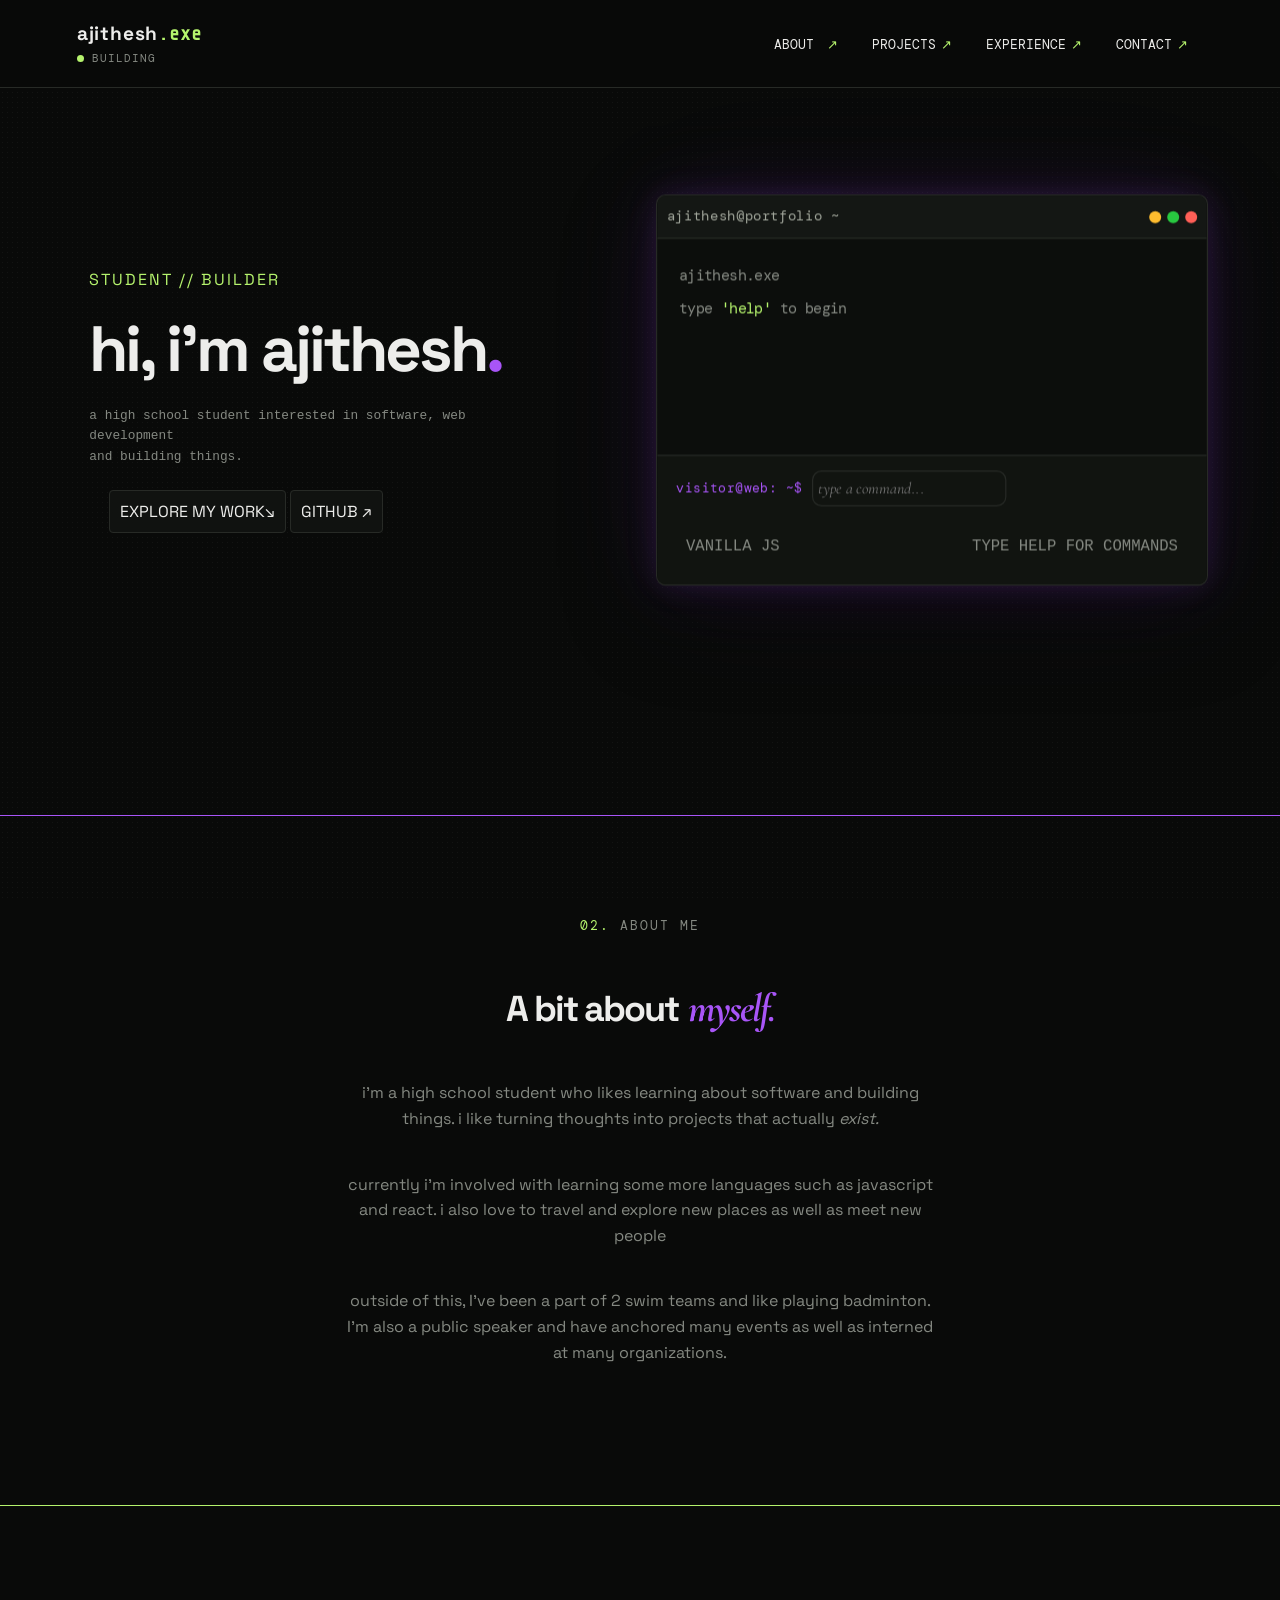
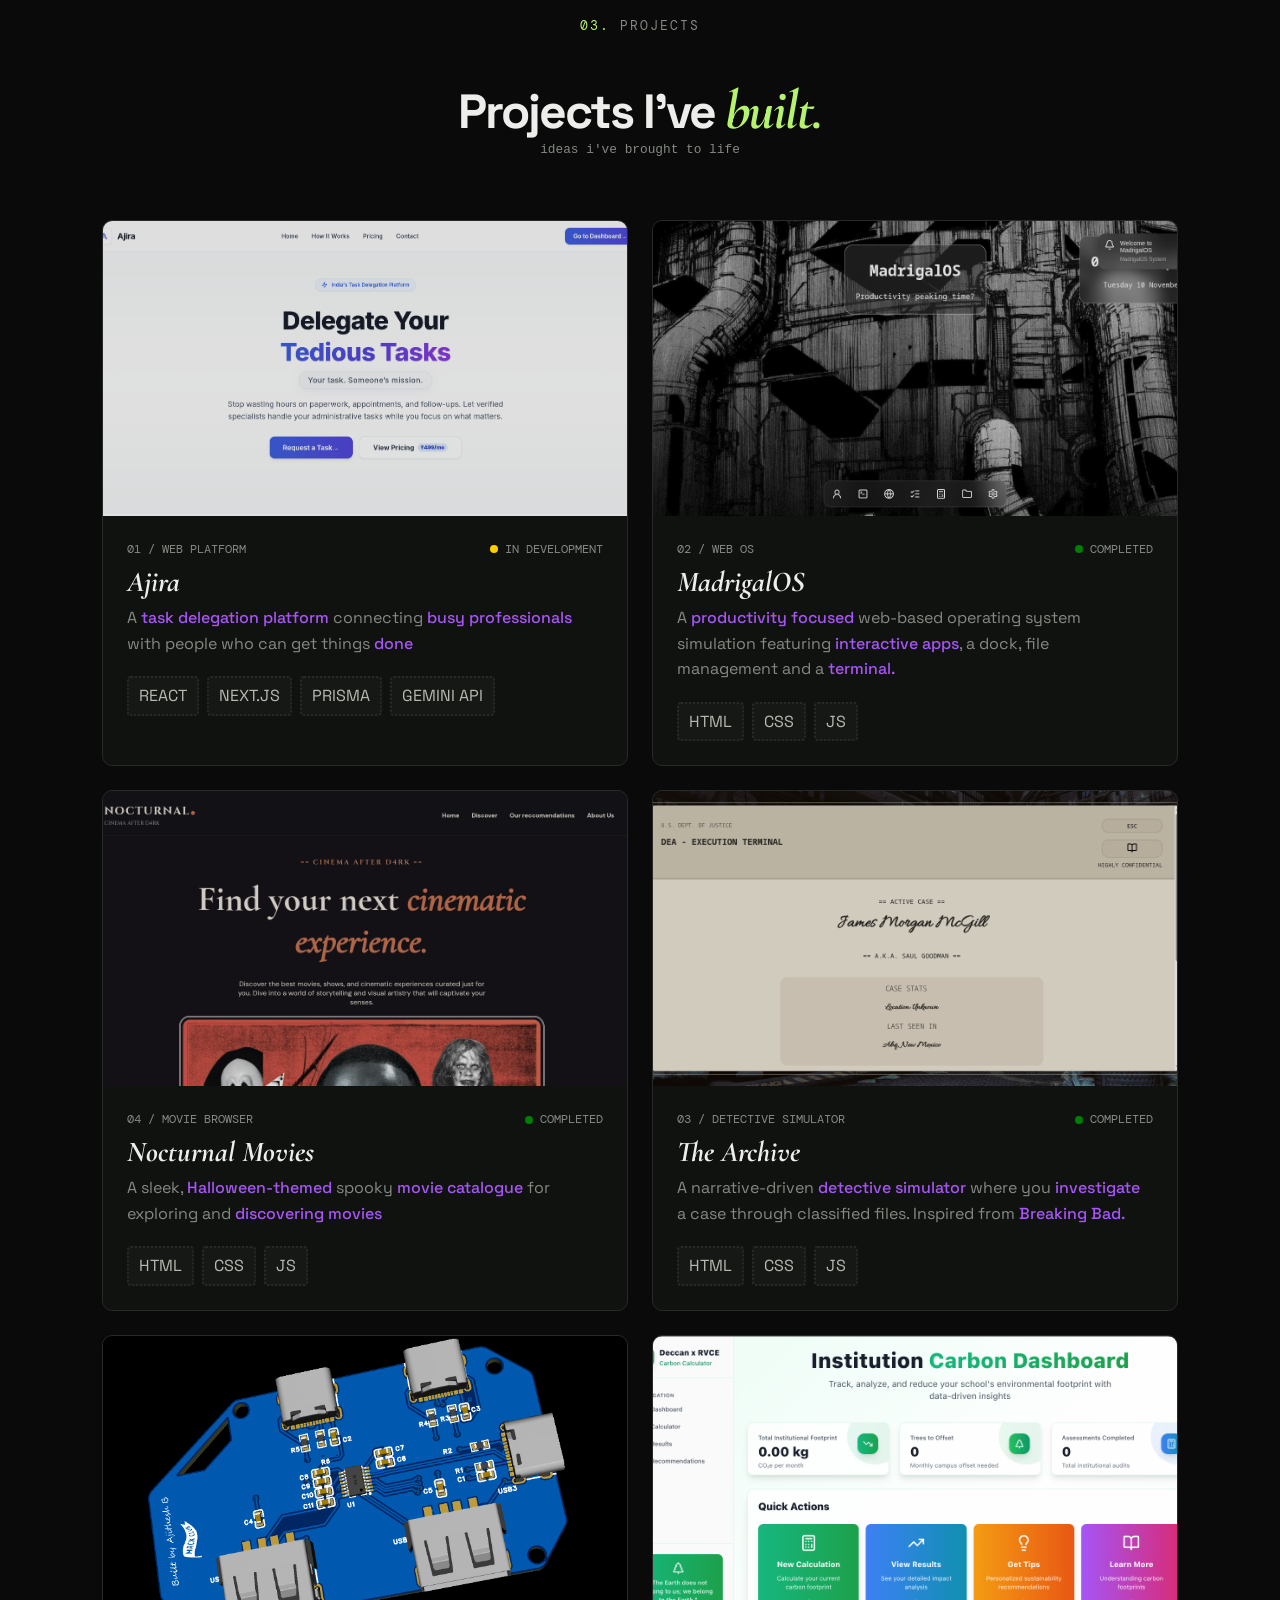
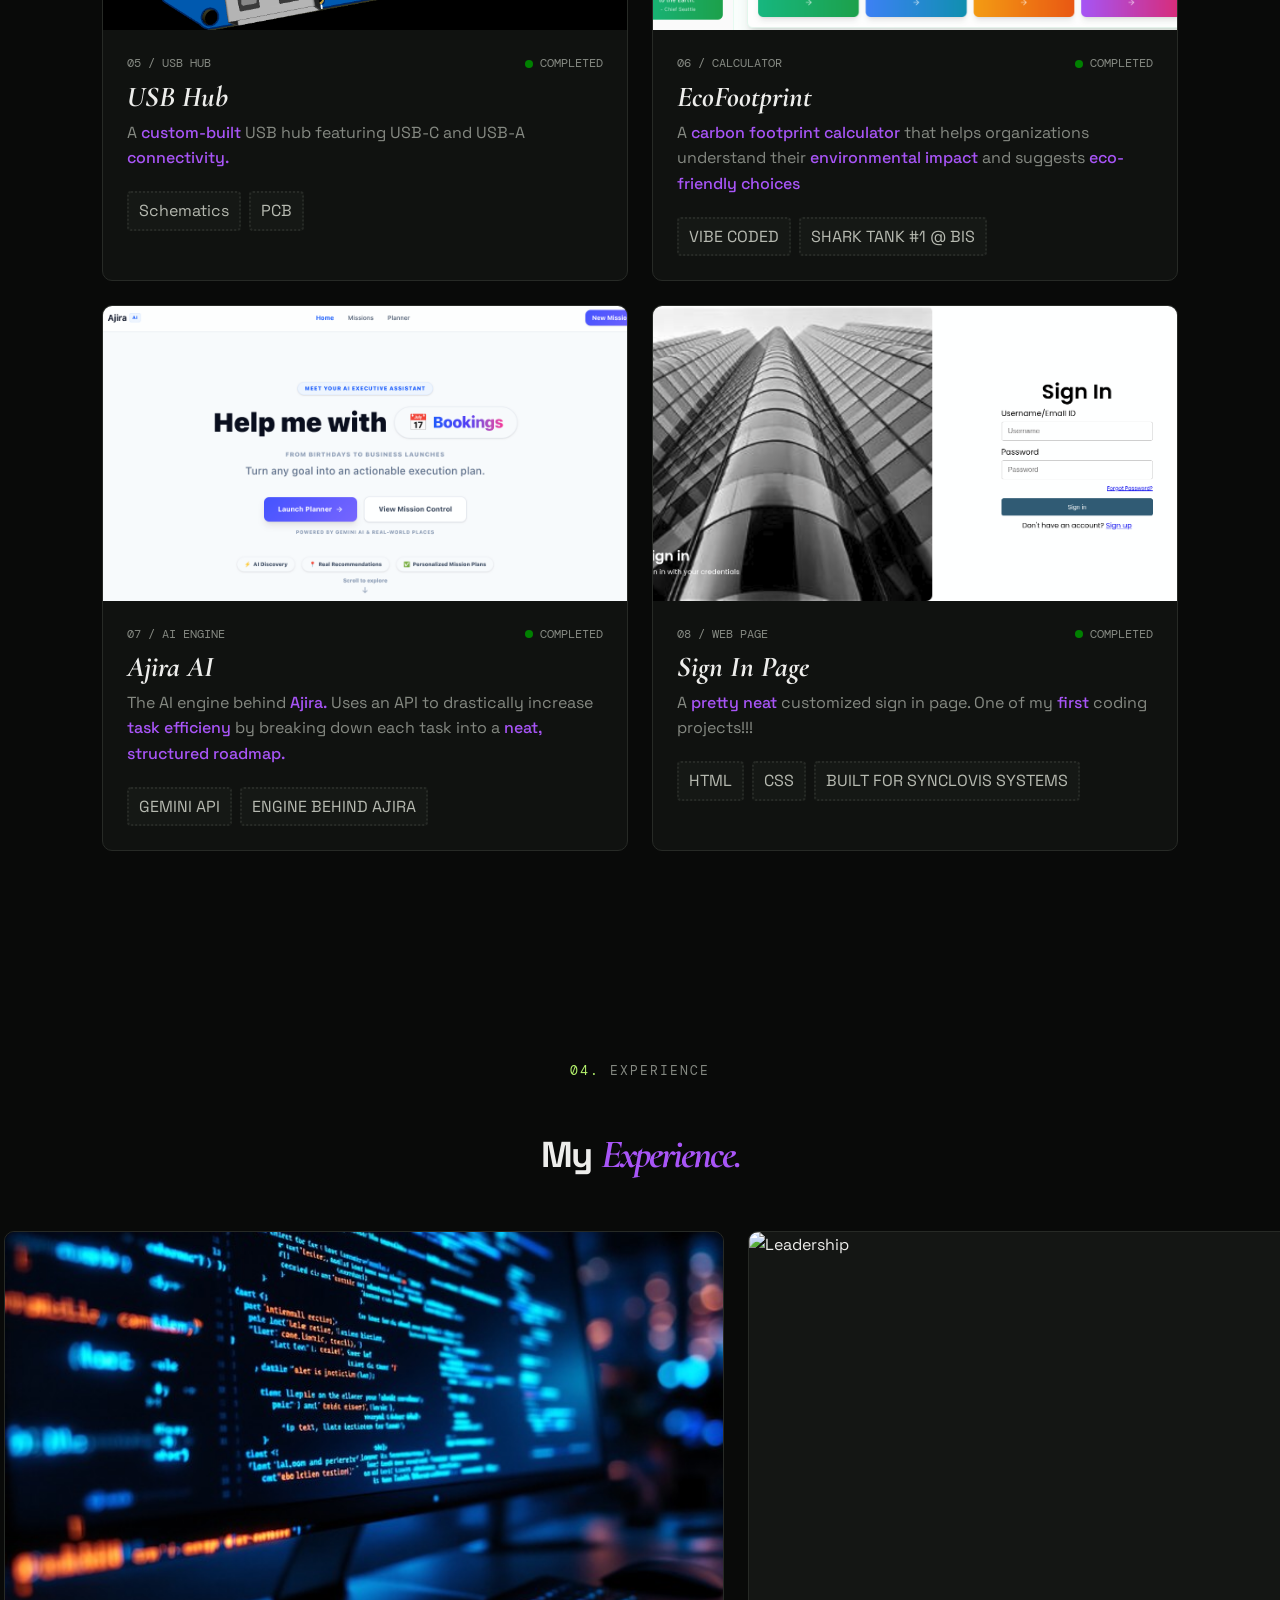
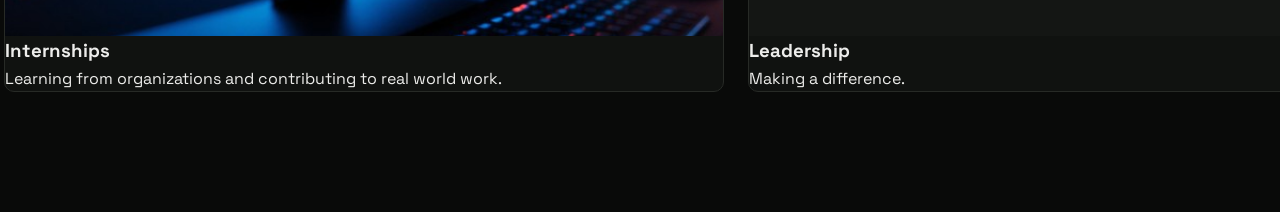
==== index.html @ 4ae20871 "Added experience section structure" ====
<!DOCTYPE html>
<html>
    <head>
        <meta charset="UTF-8">
        <meta name="viewport" content="width-device-width">
        <title>ajithesh.exe</title>


        <link rel="stylesheet" href="style.css">
        <script src="script.js" defer></script>

        <link href="https://fonts.googleapis.com/css2?family=Share+Tech+Mono&display=swap" rel="stylesheet">
        <link href="https://fonts.googleapis.com/css2?family=DM+Mono:wght@400;500&family=Space+Grotesk:wght@400;500;600;700&display=swap" rel="stylesheet">
    </head>
    <body>

        <header class="navbar">
            <div class="nav-column">
                <a href="#home" class="logo">ajithesh<span>.exe</span></a>

                <div class="nav-stat">
                    <span class="stat-dot"></span>
                    <a href="#home">BUILDING</a>
                </div>
            </div>

            <nav>
                <a href="#about"> ABOUT <span>↗</span></a>
                <a href="#projects">PROJECTS<span>↗</span></a>
                <a href="#xp">EXPERIENCE<span>↗</span></a>
                <a href="#contact">CONTACT<span>↗</span></a>
            </nav>
        </header>

        <main>
            <!-- HOME -->
            <section class="hero section-wrap" id="home">
                <div class="hero-content">
                    <p class="hero-eyebrow">STUDENT // BUILDER</p>

                    <h1>hi, i'm ajithesh<span>.</span></h1>

                    <p class="hero-desc">
                        a high school student interested in software, web
                        development <br>and building things.
                    </p>

                    <div class="hero-links">
                        <a href="#projects">EXPLORE MY WORK<span>↘</span></a>
                        <a href="https://github.com/AjitheshB"
                            target="_blank"
                            rel="noopener noreferrer">GITHUB ↗</a>
                    </div>
                </div>
                <div class="terminal-widget">
                    <div class="terminal-head">

                        <span class="terminal-title">ajithesh@portfolio ~</span>
                        <div class="terminal-dots">
                            <span class="min"></span>
                            <span class="max"></span>
                            <span class="close"></span>
                        </div>

                        
                    </div>

                    <div class="terminal-body" id="terminal-op" aria-live="polite">
                        <p class="terminal-muted">ajithesh.exe</p>
                        <p class="terminal-muted">type <span class="terminal-green">'help'</span> to begin</p>

                    </div>

                    <form class="terminal-input-line" id="terminal-form">
                        <label for="terminal-input" class="terminal-prompt">visitor@web: ~$</label>

                        <input
                            id="terminal-input"
                            type="text"
                            placeholder="type a command..."
                            autocomplete="off"
                            aria-label="Terminal command"
                        >

                        <div class="terminal-footer">
                            <span>VANILLA JS</span>
                            <span>TYPE HELP FOR COMMANDS</span>
                        </div>
                    </form>
                </div>
            </section>

            <!-- ABOUT SECTION-->
             <section class="about" id="about">
                <div class="section-label">
                    <span class="terminal-green">02.</span> ABOUT ME
                </div>


                <div class="about-text">
                    <h2>A bit about<span class="terminal-green">myself.</span></h2>

                    <p>
                        i'm a high school student who likes learning about software and building things. 
                        i like turning thoughts into projects that actually <em>exist.</em>

                    </p>

                    <p>
                        currently i'm involved with learning some more languages such as javascript and react. i also love to 
                        travel and explore new places as well as meet new people
                    </p>

                    <p>
                        outside of this, I've been a part of 2 swim teams and like playing badminton.
                        I'm also a public speaker and have anchored many events as well as interned
                        at many organizations.
                    </p>
                </div>
             </section>

             <!--PROJECTS-->
             <section class="projects" id="projects">
                <div class="section-label">
                    <span class="terminal-green">03.</span> PROJECTS
                </div>

                <div class="projects-heading">
                    <div>
                        <h2>Projects I've<span class="terminal-green">built.</span></h2>
                        <p>ideas i've brought to life</p>
                    </div>


                </div>

                <div class="projects-grid">
                    <!--AJIRA-->
                    <a href="projects/ajira.html" class="project-card">

                        <div class="project-img">
                            <img
                                src="assets/ajira.png"
                                alt="Ajira task engine"
                            >
                            <span class="open">↗</span>
                        </div>

                        <div class="project-info">

                            <div class="project-meta">
                                <span> 01 / WEB PLATFORM</span>
                                <span class="project-status">
                                    <span class="status-dot"></span>
                                    IN DEVELOPMENT
                                </span>
                            </div>

                            <h3>Ajira</h3>
                            <p class="project-description"> A <span>task delegation platform</span> connecting <span>busy professionals</span> with people who can get things <span>done</span></p>
                            <div class="project-tags">
                                <span>REACT</span>
                                <span>NEXT.JS</span>
                                <span>PRISMA</span>
                                <span>GEMINI API</span>
                            </div>
                        
                        </div>

                    </a>
                    <!--AJIRA-->
                    <a href="projects/madrigalos.html" class="project-card">

                        <div class="project-img">
                            <img
                                src="assets/madrigalos.png"
                                alt="MadrigalOS Homepage"
                            >
                            <span class="open">↗</span>
                        </div>

                        <div class="project-info">

                            <div class="project-meta">
                                <span> 02 / WEB OS</span>
                                <span class="project-status">
                                    <span class="status-dot completed"></span>
                                    COMPLETED
                                </span>
                            </div>

                            <h3>MadrigalOS</h3>
                            <p class="project-description"> A <span>productivity focused</span> web-based operating system simulation featuring <span>interactive apps</span>, a dock, file management and a <span>terminal.</span></p>
                            <div class="project-tags">
                                <span>HTML</span>
                                <span>CSS</span>
                                <span>JS</span>
                            </div>
                        
                        </div>

                    </a>
                    


                    <a href="projects/nocturnal.html" class="project-card">

                        <div class="project-img">
                            <img
                                src="assets/nocturnal.png"
                                alt="Nocturnal Homepage"
                            >
                            <span class="open">↗</span>
                        </div>

                        <div class="project-info">

                            <div class="project-meta">
                                <span> 04 / MOVIE BROWSER</span>
                                <span class="project-status">
                                    <span class="status-dot completed"></span>
                                    COMPLETED
                                </span>
                            </div>

                            <h3>Nocturnal Movies</h3>
                            <p class="project-description"> A sleek, <span>Halloween-themed</span> spooky <span>movie catalogue</span> for exploring and <span>discovering movies</span></p>
                            <div class="project-tags">
                                <span>HTML</span>
                                <span>CSS</span>
                                <span>JS</span>
                            </div>
                        
                        </div>

                    </a>

                    <a href="projects/thearchive.html" class="project-card">

                        <div class="project-img">
                            <img
                                src="assets/thearchive.png"
                                alt="The Archive Homepage"
                            >
                            <span class="open">↗</span>
                        </div>

                        <div class="project-info">

                            <div class="project-meta">
                                <span> 03 / DETECTIVE SIMULATOR</span>
                                <span class="project-status">
                                    <span class="status-dot completed"></span>
                                    COMPLETED
                                </span>
                            </div>

                            <h3>The Archive</h3>
                            <p class="project-description"> A narrative-driven <span>detective simulator</span> where you <span>investigate</span> a case through classified files. Inspired from <span>Breaking Bad.</span></p>
                            <div class="project-tags">
                                <span>HTML</span>
                                <span>CSS</span>
                                <span>JS</span>
                            </div>
                        
                        </div>

                    </a>

                    <a href="projects/usbhub.html" class="project-card">

                        <div class="project-img">
                            <img
                                src="assets/usbhub.png"
                                alt="USB Hub Model"
                            >
                            <span class="open">↗</span>
                        </div>

                        <div class="project-info">

                            <div class="project-meta">
                                <span> 05 / USB HUB</span>
                                <span class="project-status">
                                    <span class="status-dot completed"></span>
                                    COMPLETED
                                </span>
                            </div>

                            <h3>USB Hub</h3>
                            <p class="project-description"> A <span>custom-built</span> USB hub featuring USB-C and USB-A <span>connectivity.</span>
                            <div class="project-tags">
                                <span>Schematics</span>
                                <span>PCB</span>
                            </div>
                        
                        </div>

                    </a>


                    <a href="projects/ecofootprint.html" class="project-card">

                        <div class="project-img">
                            <img
                                src="assets/ecofootprint.png"
                                alt="Carbon Footprint Calc"
                            >
                            <span class="open">↗</span>
                        </div>

                        <div class="project-info">

                            <div class="project-meta">
                                <span> 06 / CALCULATOR</span>
                                <span class="project-status">
                                    <span class="status-dot completed"></span>
                                    COMPLETED
                                </span>
                            </div>

                            <h3>EcoFootprint</h3>
                            <p class="project-description"> A <span>carbon footprint calculator</span> that helps organizations understand their <span>environmental impact</span> and suggests <span>eco-friendly choices</span></p>
                            <div class="project-tags">
                                <span>VIBE CODED</span>
                                <span>SHARK TANK #1 @ BIS</span>
                            </div>
                        
                        </div>

                    </a>

                    <a href="projects/ajiraai.html" class="project-card">

                        <div class="project-img">
                            <img
                                src="assets/ajiraai.png"
                                alt="Ajira AI Demo "
                            >
                            <span class="open">↗</span>
                        </div>

                        <div class="project-info">

                            <div class="project-meta">
                                <span> 07 / AI ENGINE</span>
                                <span class="project-status">
                                    <span class="status-dot completed"></span>
                                    COMPLETED
                                </span>
                            </div>

                            <h3>Ajira AI</h3>
                            <p class="project-description"> The AI engine behind <span>Ajira.</span> Uses an API to drastically increase <span>task efficieny</span> by breaking down each task into a <span>neat, structured roadmap.</span></p> 
                            <div class="project-tags">
                                <span>GEMINI API</span>
                                <span>ENGINE BEHIND AJIRA</span>
                            </div>
                        
                        </div>

                    </a>

                    <a href="projects/signin.html" class="project-card">

                        <div class="project-img">
                            <img
                                src="assets/signin.png"
                                alt="Sign in page "
                            >
                            <span class="open">↗</span>
                        </div>

                        <div class="project-info">

                            <div class="project-meta">
                                <span> 08 / WEB PAGE</span>
                                <span class="project-status">
                                    <span class="status-dot completed"></span>
                                    COMPLETED
                                </span>
                            </div>

                            <h3>Sign In Page</h3>
                            <p class="project-description"> A <span>pretty neat</span> customized sign in page. One of my <span>first</span> coding projects!!! 
                            <div class="project-tags">
                                <span>HTML</span>
                                <span>CSS</span>
                                <span>BUILT FOR SYNCLOVIS SYSTEMS</span>
                            </div>
                        
                        </div>

                    </a>
                    
                </div>    
             </section>

             <!-- EXPERIENCE  -->
            <section class="xp" id="xp">
                <div class="section-label">
                    <span class=terminal-green>04.</span> EXPERIENCE
                </div>

                <div class="xp-head">
                    <div>
                        <h2>My<span class="terminal-green">Experience.</span></h2>
                    </div>
                </div>

                <div class="xp-section">

                    <article class="xp-card">
                        <div class="xp-banner">
                            <img src="assets/internships.jpg" alt="Internships">
                            <span class="xp-number">01 / PROFESSIONAL</span>
                        </div>
                        <div class="xp-content">
                            <h3>Internships</h3>
                            <p>Learning from <span>organizations</span> and contributing to <span>real world work.</span></p>
                        </div>


                    </article>

                    <article class="xp-card">
                        <div class="xp-banner">
                            <img src="assets/leadership.png" alt="Leadership">
                            <span class="xp-number">02 / ORGANIZATION</span>
                        </div>
                        <div class="xp-content">
                            <h3>Leadership</h3>
                            <p>Making a <span>difference.</span></p>
                        </div>


                    </article>
                </div>
            </section>
        </main>

    </body>

</html>
---- style.css ----
@import url('https://fonts.googleapis.com/css2?family=DM+Mono:wght@400;500&family=Space+Grotesk:wght@400;500;600;700&display=swap');
@import url('https://fonts.googleapis.com/css2?family=Cormorant+Garamond:ital,wght@0,400;0,500;0,600;0,700;1,400;1,500;1,600;1,700&family=DM+Mono:wght@400;500&family=Space+Grotesk:wght@400;500;600;700&family=Cinzel:wght@500;600;700&display=swap');
:root {
    --bg: #090a09;
    --surface: #101210;
    --surface-hover: #151815;
    --text: #ededeb;
    --muted: #858982;
    --green: #b5f36d;
    --border: #272a26;
    --mono: 'DM Mono', monospace;
    --sans: 'Space Grotesk', sans-serif;
    --purple: #A855F7;
}

* {
    margin:0;
    padding:0;
    box-sizing: border-box;
}

body {
    background:var(--bg);
    color:var(--text);
    font-family:var(--sans);
    line-height: 1.6;
}

body::before {
    content:"";
    position:fixed;
    inset:0;
    z-index: -1;
    pointer-events: none;
    background-image: radial-gradient(
        #ffffff0b 0.7px, transparent 0.7px
    );
    background-size: 5px 5px;
}

html {
    scroll-behavior: smooth;
    scroll-padding-top:100px;
}

a {
    color:inherit;
    text-decoration: none;
}

::selection {
    background:var(--green);
    color:#090a09;
}

/* NAV */
.navbar {
    position:sticky;
    top:0;
    z-index: 10;

    display:flex;
    align-items: center;
    justify-content: space-between;
    gap:2rem;

    padding: 1.2rem 6%;
    border-bottom: 1px solid var(--border);
    background: #090a09eF;
    backdrop-filter:blur(10px);
}

.logo {
    font-size:1.2rem;
    font-weight:700;
    letter-spacing:0.8px;
    white-space: nowrap;

}

.logo span {
    color:var(--green);
    font-family:'Share Tech Mono', monospace;
}

.nav-stat {
    display:flex;
    align-items: center;
    gap:0.5rem;

    font-family: var(--mono);
    font-size: 0.7rem;
    letter-spacing: 1px;
    color:var(--muted);
}

.stat-dot {
    width:7px;
    height:7px;

    border-radius: 50%;

    background:var(--green);
}


.navbar nav a {
    padding:15px;
    font-family:var(--mono);
    font-size:0.8rem;

    transition: color 180ms ease;
}

.navbar nav a:hover {
    color:var(--green);
}

.navbar nav a:hover .navbar nav a span {
    color:var(--text);
}

.navbar nav a span {

    margin-left: 5px;
    color:var(--green);
}

/* HERO */
.hero {
    min-height:75vh;
    display:grid;
    grid-template-columns: 1.05fr 0.95fr;
    align-items: center;
    gap:clamp(2rem, 5vw, 5rem);
    padding-block:8rem;
    padding-bottom: 250px;

}

.hero-content {
    padding-left:14%;
    padding-top:8%;
}

.hero-eyebrow {
    color:var(--green);
    margin-bottom:1.5rem;
    letter-spacing: 2px;

}

.hero-content h1 {
    font-size: 4rem;
    letter-spacing:-3px;
    line-height: 1.02;

   
}

.hero-content h1 span {
    color:var(--purple);
}

.hero-desc {
    font-family: monospace;
    margin: 1.5rem 0 2rem;
    font-size:0.8rem;
    color:var(--muted);
    max-width: 440px;

}

.hero-links {
    gap:0.5rem;
}

.hero-links a {
    width:100%;
    height:100%;
    background:var(--surface);
    
    padding:10px;
    border:1px solid var(--border);
    border-radius:4px;

    transition: background 0.1s ease, border 180ms ease;
    
}

.hero-links a:hover {
    background:var(--surface-hover);
    border:2px solid var(--green);
}

.hero-links {
    margin:5px 20px 40px;
}

.terminal-widget {
    position: relative;
    z-index: 1;
    backdrop-filter: blur(20px);

    box-shadow: 
            0 0 25px rgba(168,85,247,0.15),
            0 0 65px rgba(168,85,247,0.1),
            0 0 120px rgba(168,85,247,0.05),
            0 0 180px rgba(168,85,247,0.02),
            0 24px 80px #00000055;

    padding:0;
    width:100%;
    min-width:0;
    max-width:460px;
    max-height:350px !important;


    transform:scale(1);
    transform-origin: center;

    overflow: hidden;
    border:1px solid var(--border);
    border-radius: 8px;

    background: #0c0e0c;
    box-shadow: 0 24px 80px #00000035
                0 0 30px #b5f36d08;

    transition: all 200ms ease;
}

.terminal-widget:hover {
    border-color:var(--green);
    box-shadow: 
            0 0 25px rgba(181,243,109,0.15),
            0 0 65px rgba(181,243,109,0.1),
            0 0 120px rgba(181,243,109,0.05),
            0 0 180px rgba(181,243,109,0.02),
            0 24px 80px #00000055;
    filter: brightness(1.7);
}

.terminal-head {
    display: flex;
    justify-content: space-between;
    align-items: center;
    gap:4rem;
    width:100%;
    padding:0.5rem;
    background: #141714;
    border-bottom: 1px solid #272c25;

}

.terminal-dots {
    display:flex;
    align-items: center;
    gap:5px;
}

.terminal-dots span {
    display:inline-block;
    width:10px;
    height:10px;
    border-radius: 50%;

}

.min {
    background-color: #FEBC2E;
}

.max {
   background-color: #28C840;
}

.close {
    background-color: #FF5F57;
}

@media (min-width: 1200px) {
    .terminal-widget {
        transform:scale(1.2);
    }

}

.terminal-title {
    font-size:0.75rem;
    font-family:var(--mono);
    color: #a1a69b;
    letter-spacing: 0.2px
}


.terminal-body {
    min-height:180px;
    max-height:260px;
    overflow-y: auto;

    font-family:var(--mono);
    padding:20px 18px 12px;
    font-size:0.78rem;
    line-height:1.8;
    overflow-wrap:anywhere;
}

.terminal-body p {
    margin-bottom:4px;
}

.terminal-muted {
    color: var(--muted);
}

.terminal-green {
    color:var(--green);
}

.terminal-input-line {
    display:flex;
    align-items: center;
    flex-wrap: wrap;
    gap:8px;

    padding:12px 16px;
    background: #111410;
    border-top: 1px solid var(--border);

}

.terminal-prompt {
    color:var(--purple);
    font-family:var(--mono);
    font-size:0.7rem;
    white-space: nowrap;
}

#terminal-input {
    min-width:0;

    padding: 4px 0;

    background: transparent;

    color:var(--text);
    outline:none;
    border:1px solid var(--border);
    border-radius:8px;
    padding:6px 4px;
    font-family: 'Cormorant Garamond', serif;
    font-style: italic;
    transition:all 0.1s ease;

}

#terminal-input:focus {
    outline:2px solid var(--purple);
}

.terminal-footer {
    display:inline-flex;
    justify-content: space-between;
    font-family: monospace;
    flex-basis: 100%;
    gap:8px;

    color:var(--muted);


    margin-top: 8px;
    padding:8px;
}

/* TERMINALL FUNCTIONALITY*/
.cmd-response {
    white-space: pre;
    font-family: var(--mono);
    line-height: 1.5;
    overflow-x:auto ;
}

.typedcmd {
    color:var(--green);
    font-family: var(--mono);
    font-size: 0.78rem;
    overflow-wrap: anywhere;
    margin-bottom: 6px;
}

.cmd-response {
    color:var(--text);
    font-family: var(--mono);
    font-size:0.7rem;
    line-height: 1.6;

    white-space: pre-wrap;
    overflow-wrap: anywhere;

    padding:12px;
    margin:6px 0 15px;

    background: rgba(168,85,247,0.03);
    border-radius: 8px;
    border: 2px dotted var(--border);

    transition:all 0.2s ease;
}

.cmd-response:hover {
    background: rgba(168,85,247,0.1);
    transform:translateY(-5px);

}

/* ABOUT ME */

.about {
    padding:100px 0;
    border-top: 1px solid var(--purple);
    position:relative;
    isolation:isolate;
}

.section-label {
    font-family:var(--mono);
    font-size:0.8rem;
    letter-spacing: 2px;
    color:var(--muted);
    margin-bottom:40px;
    text-align: center;
}

.about-text {
    flex:1;
    text-align: center !important;
    align-self: center;
    align-items: center;
}

.about-text h2, 
.projects-heading h2,
.xp-head h2  {
    text-align: center;
    font-family:var(--sans);
    font-size:36px;
    letter-spacing:-2px;

}


.about-text h2 span,
.projects-heading h2 span,
.xp-head h2 span {
    margin-left:10px;
    font-family:'Cormorant Garamond', serif;
    font-weight:700;
    font-style:italic;
    font-size:40px;
    color:var(--purple);
}

.about-text p {
    text-align: center;
    color:var(--muted);
    font-size:1rem;
    max-width:600px;
    margin:40px auto;
}

/* ==================
    PROJECTS
=================== */

.projects {
    position:relative;
    padding:100px 8%;

    padding:110px 8%;
    background: var(--bg);
    color: var(--text);
    font-family: "Space Grotesk", sans-serif;

    border-top: 1px solid var(--green);
}

.projects-heading {
    margin-bottom:42px;
}


.projects-grid,
.xp-track {
    display:grid;
    grid-template-columns: repeat(2,minmax(0,1fr));
    gap:24px;
    align-items: stretch;

    padding:0;
}

.project-card,
.xp-card {
    position:relative;
    display:block;
    min-width:0;
    overflow: hidden;
    color:inherit;

    color:var(--text);

    background: var(--surface);
    border:1px solid var(--border);
    border-radius: 10px;

    max-height:550px;

    grid-column: auto;
    width:100%;
    min-width: 0;

    transition: all 250ms ease;
}

.project-card:hover {
    transform:translateY(-6px);
    border-color: var(--green);

    background: #0e110c;
}

.projects-heading h2 {
    text-align: center;
    font-family:var(--sans);
    font-size:clamp(2rem, 4vw, 3rem);
    letter-spacing:-2px;
    line-height:1.2;

}


.projects-heading h2 span {
    color:var(--green);
    font-size:3.5rem;
}

.projects-heading p {
    font-size:0.8rem;
    color:var(--muted);
    text-align: center;

    font-family: monospace;
    margin:-4px 0 60px;
}

.project-img,
.xp-banner {
    position: relative;
    width:100%;
    aspect-ratio: 16 / 9;
    flex-shrink: 0;
    overflow: hidden;
    background-color: #141614;
    border-bottom: 1px solid var(--bottom);
}

.project-img img,
.xp-banner img {
    display: block;
    width:100%;
    height: 100%;
    object-fit: cover;
    object-position: center;

    transition: transform 500ms ease, filter 250ms ease;
}

.project-card:hover .project-img img, 
.xp-card:hover .xp-banner img {
    filter:brightness(1.2);
    transform: scale(1.04);
}

.project-meta span {
    color:var(--muted);
    font-size:0.75rem;
}


.project-img .open {
    position: absolute;
    top:14px;
    right:14px;

    display:flex;
    align-items: center;
    justify-content: center;

    width:40px;
    height:40px;

    color:var(--green);
    background:rgba(9,10,9, 0.88);
    border-radius: 50%;
    font-size:20px;
    opacity: 0;
    transform: translate(-4px,4px);

    transition:all 200ms ease;
}

.project-card:hover .open {
    opacity:1;
    transform:translate(0,0);
}

.project-info {
    padding:24px;
}

.project-meta {
    display: flex;
    align-items: center;
    justify-content: space-between;

    flex-wrap:wrap;
    gap:10px;

    color:var(--muted);
    font-family:var(--mono);
    font-size:0.7rem;
    
}

.project-status {
    display:inline-flex;
    align-items: center;
    gap:7px;

    color:#b5b9af;

    font-size:0.65rem;
}

.status-dot {
    width:8px;
    height:8px;
    border-radius: 50%;
    background:#FFCC00;

    flex-shrinK:0;
}

.project-info h3 {
    color:var(--text);
    font-size:1.8rem;
    font-weight: 700;
    font-family: 'Cormorant Garamond', serif;
    font-style: italic;
}

.project-description {
    color:var(--muted);
}

.project-description span {
    color:var(--purple);
    font-weight:500;
}

.project-card:hover 
.project-description span {
    color:var(--green);

}

.project-card:hover 
.project-info h3 {
    color:var(--purple);
}

.project-card:hover {
    transform:translateY(-10px);
}

.completed {
    background: green;
}

.project-tags {
    display: flex;
    flex-wrap: wrap;
    gap:8px;
    margin-top:20px;
}

.project-tags span{
    padding:5px 10px;
    color:#b6b9b0;
    background: var(--surface-hover);
    border-radius: 4px;
    border: 2px dotted var(--border);
}

/* ================
    EXPERIENCES
==================*/

.xp {
    padding:100px 0;
    overflow: hidden;
}

.xp-head {
    gap:24px;
    margin:30px 0 40px;
}


.xp-card:hover {
    border-color:var(--purple);
    transform:translateY(-6px);
    background:var(--surface-hover);
}

.xp-section {
    display: flex;
    gap:24px;
    align-items: stretch;

    overflow-x: auto;
    overflow-y: hidden;

    padding: 5px 4px 20px;

    scroll-snap-type: x mandatory;
    scroll-behavior: smooth;

    scrollbar-width: thin;
    scrollbar-color: var(--purple) var(--surface)
}

.xp-card {
    flex: 0 0 720px;
    width:auto;
}
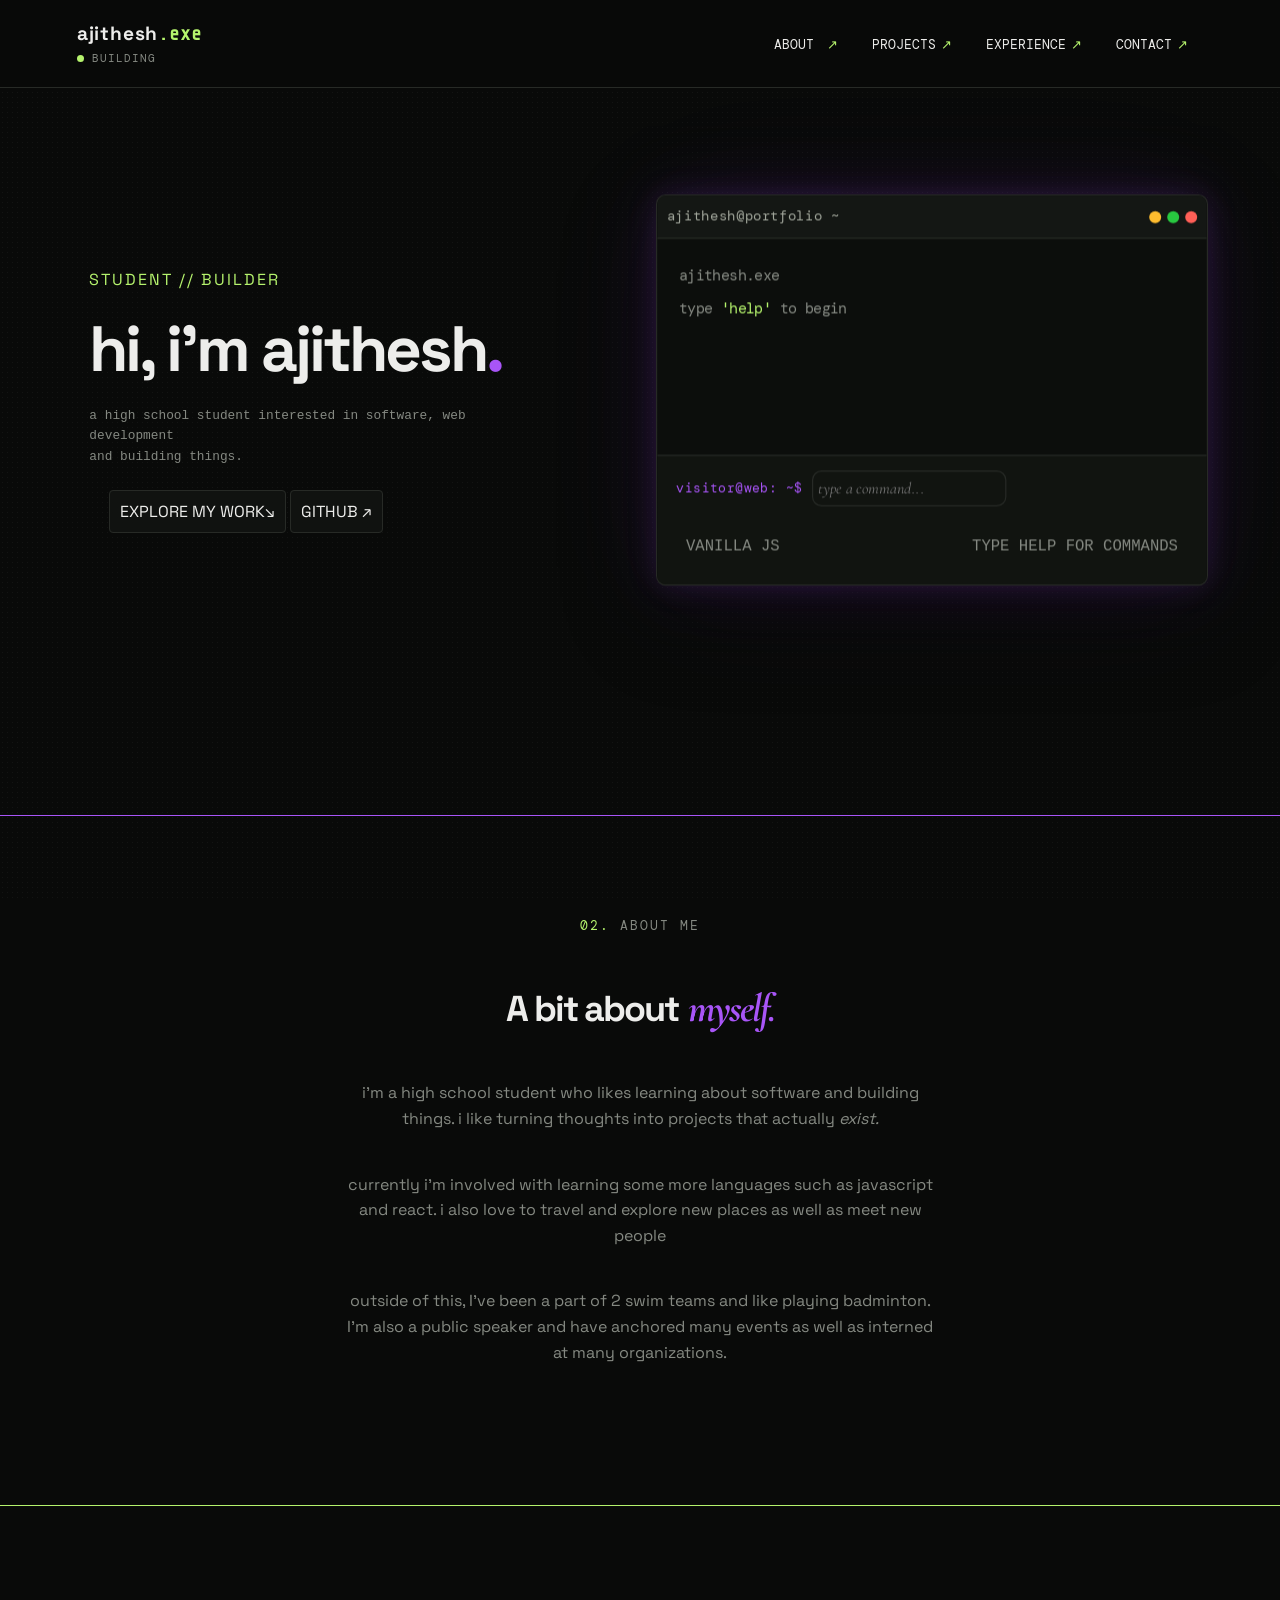
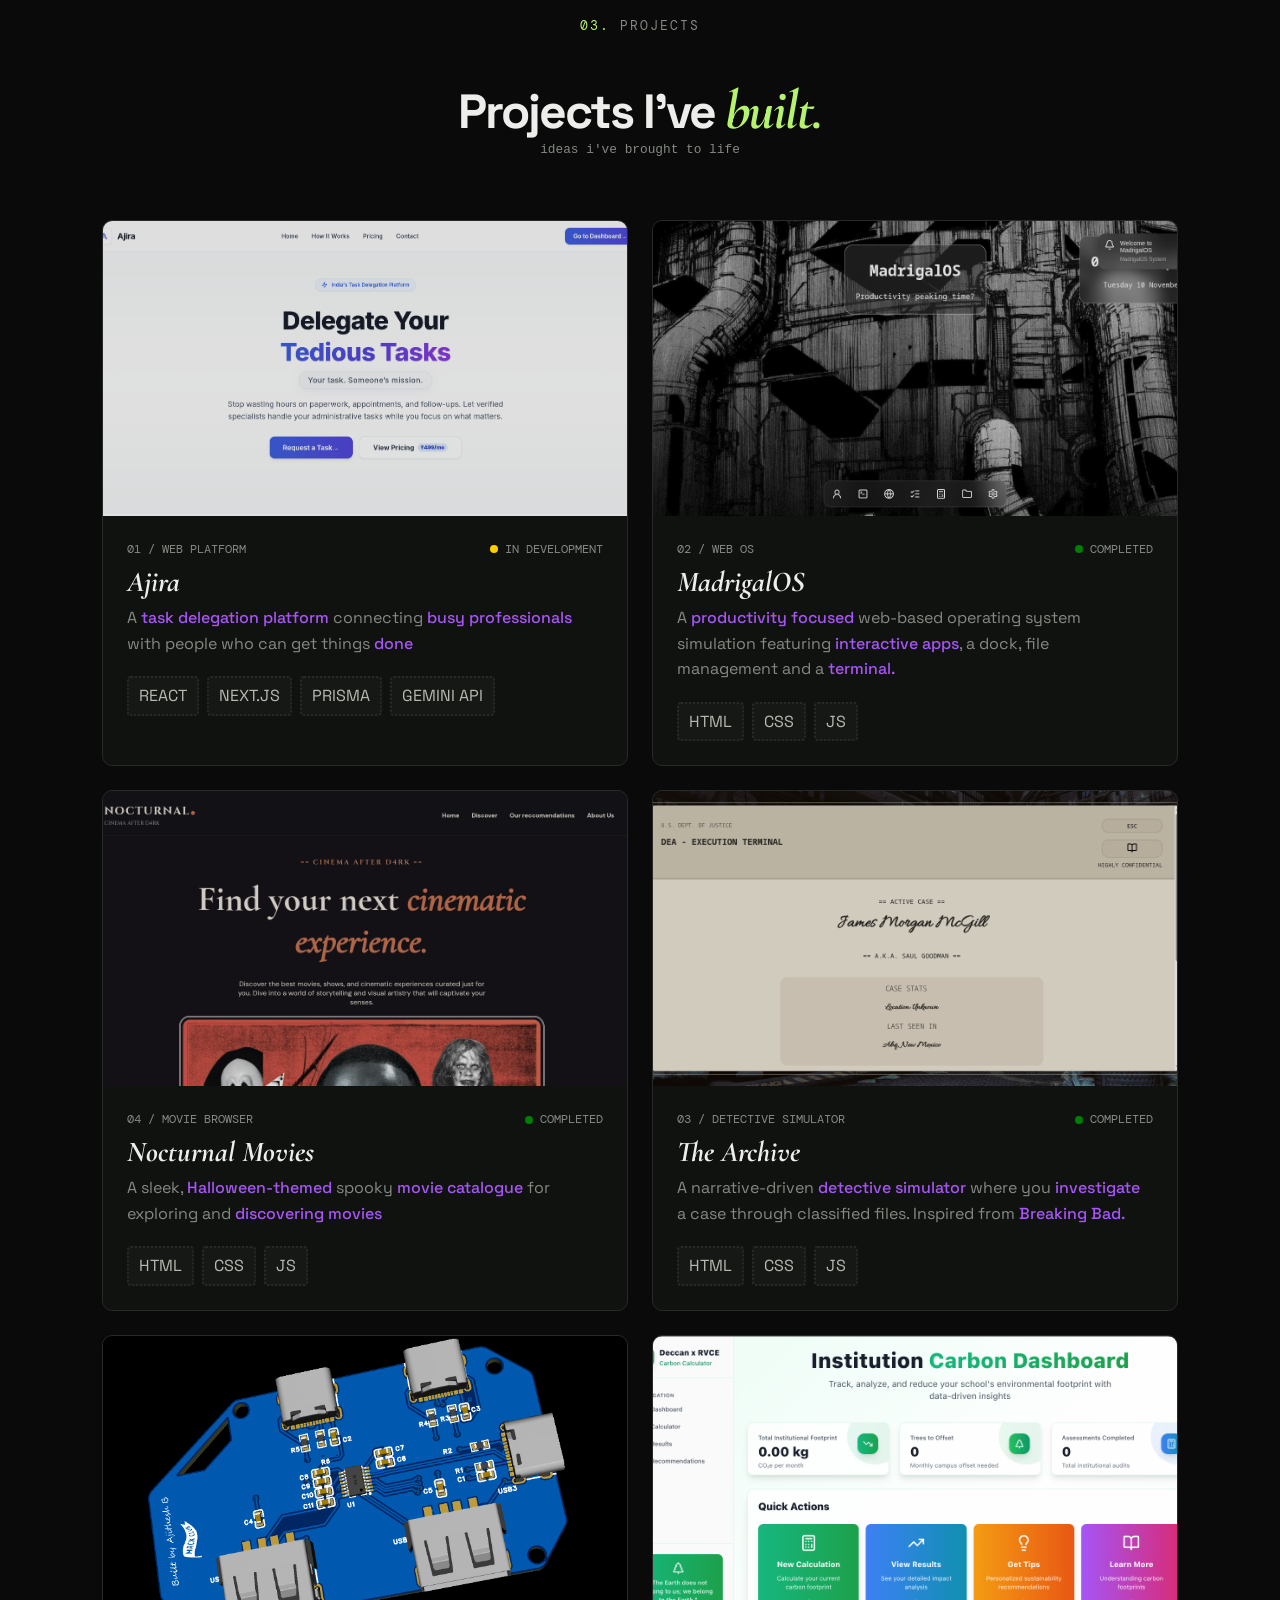
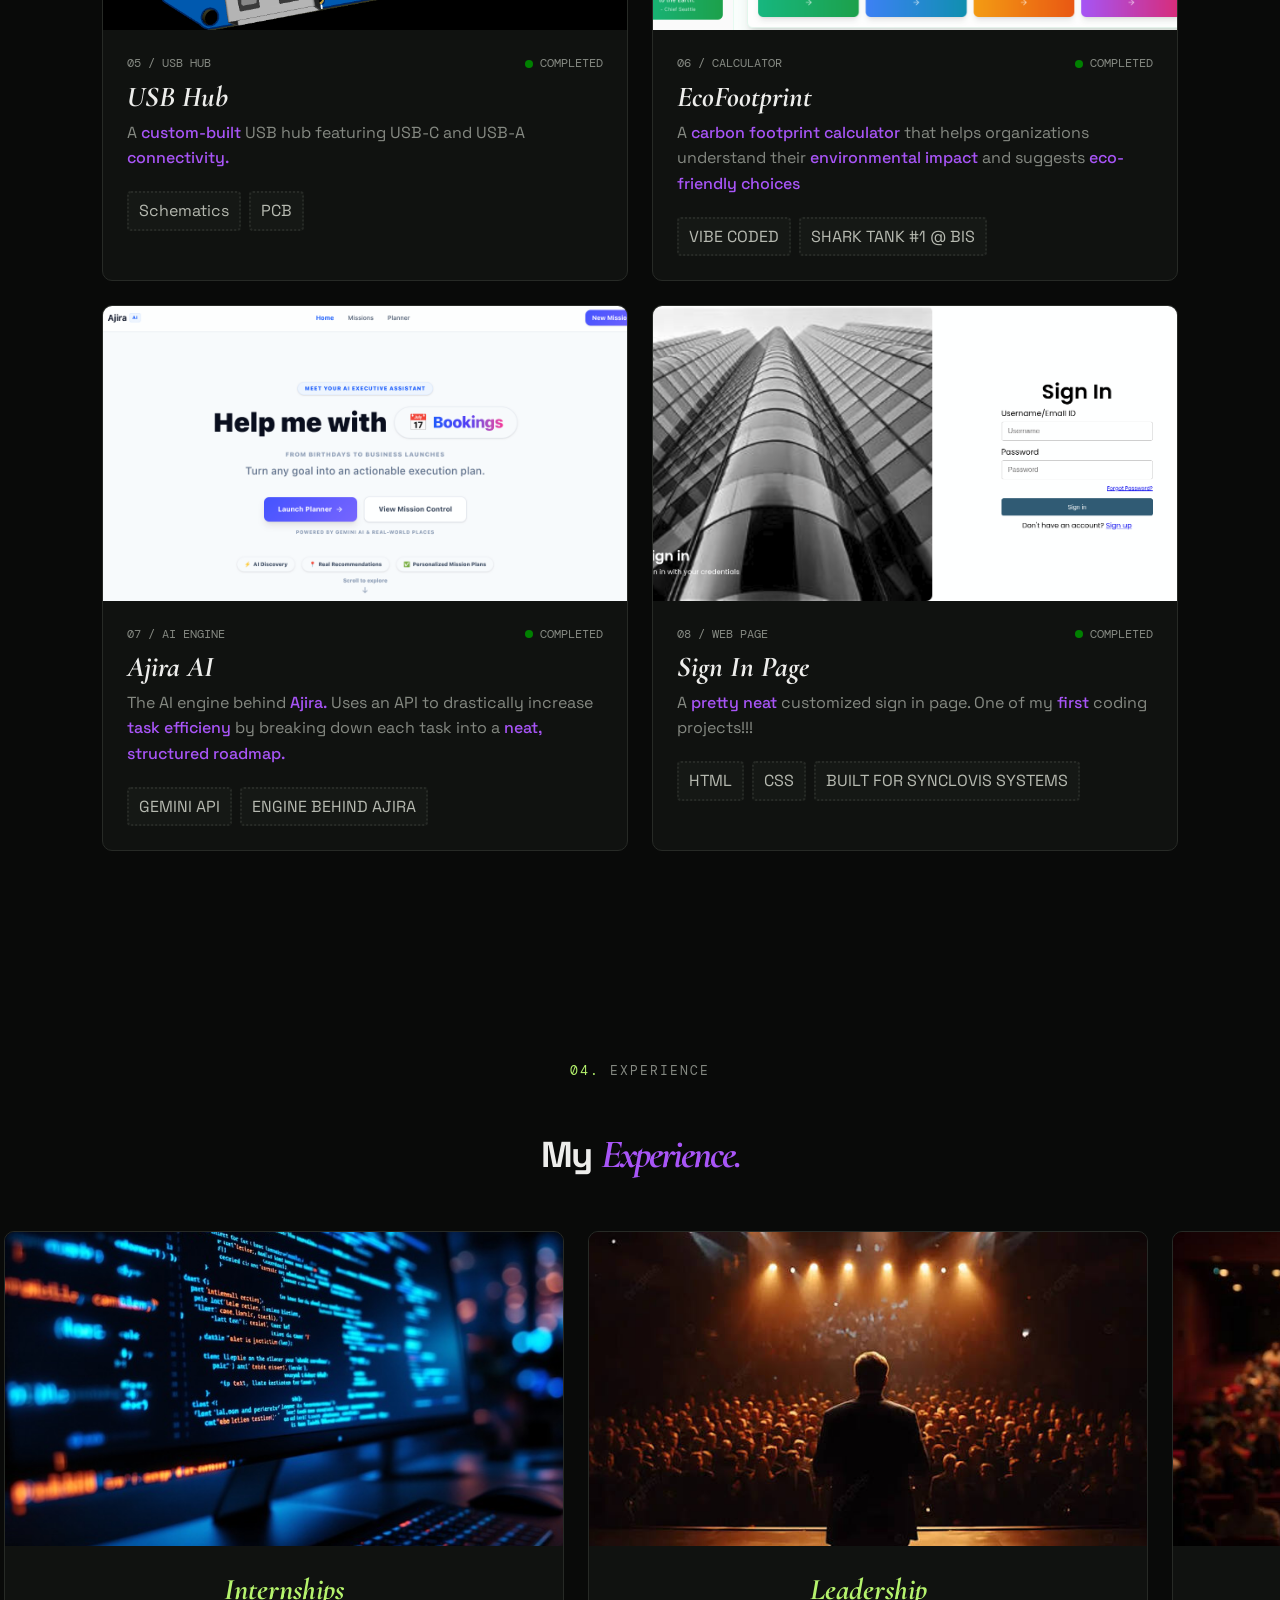
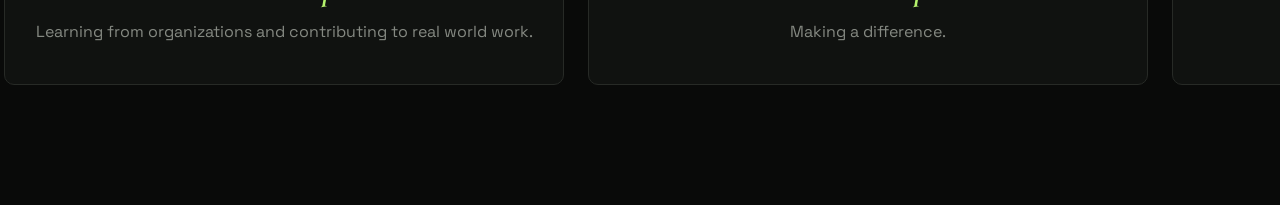
==== commit 29781c1b: "Finished experience section" ====
--- a/index.html
+++ b/index.html
@@ -409,32 +409,50 @@
                 </div>
 
                 <div class="xp-section">
-
-                    <article class="xp-card">
-                        <div class="xp-banner">
-                            <img src="assets/internships.jpg" alt="Internships">
-                            <span class="xp-number">01 / PROFESSIONAL</span>
-                        </div>
-                        <div class="xp-content">
-                            <h3>Internships</h3>
-                            <p>Learning from <span>organizations</span> and contributing to <span>real world work.</span></p>
-                        </div>
-
-
-                    </article>
-
-                    <article class="xp-card">
-                        <div class="xp-banner">
-                            <img src="assets/leadership.png" alt="Leadership">
-                            <span class="xp-number">02 / ORGANIZATION</span>
-                        </div>
-                        <div class="xp-content">
-                            <h3>Leadership</h3>
-                            <p>Making a <span>difference.</span></p>
-                        </div>
-
-
-                    </article>
+                    <a href="experience/internships.html">
+                        <article class="xp-card">
+                            <div class="xp-banner">
+                                <img src="assets/internships.jpg" alt="Internships">
+                                <span class="xp-number">01 / PROFESSIONAL</span>
+                            </div>
+                            <div class="xp-content">
+                                <h3>Internships</h3>
+                                <p>Learning from <span>organizations</span> and contributing to <span>real world work.</span></p>
+                            </div>
+
+
+                        </article>
+                    </a>
+
+                    <a href="experience/leadership.html">
+                        <article class="xp-card">
+                            <div class="xp-banner">
+                                <img src="assets/leadership.jpg" alt="Leadership">
+                                <span class="xp-number">02 / ORGANIZATION</span>
+                            </div>
+                            <div class="xp-content">
+                                <h3>Leadership</h3>
+                                <p>Making a <span>difference.</span></p>
+                            </div>
+
+
+                        </article>
+                    </a>
+
+                    <a href="experience/speaking.html">
+                        <article class="xp-card">
+                            <div class="xp-banner">
+                                <img src="assets/speaking.jpg" alt="Leadership">
+                                <span class="xp-number">03 / SPEAKING</span>
+                            </div>
+                            <div class="xp-content">
+                                <h3>Public speaking</h3>
+                                <p>Making a <span>difference.</span></p>
+                            </div>
+
+
+                        </article>
+                    </a>
                 </div>
             </section>
         </main>
--- a/style.css
+++ b/style.css
@@ -461,12 +461,17 @@
     color:var(--purple);
 }
 
-.about-text p {
+.about-text p,
+.xp-content p {
     text-align: center;
     color:var(--muted);
     font-size:1rem;
     max-width:600px;
     margin:40px auto;
+}
+
+.xp-content p {
+    margin-top:5px;
 }
 
 /* ==================
@@ -499,6 +504,9 @@
 
     padding:0;
 }
+
+
+
 
 .project-card,
 .xp-card {
@@ -530,12 +538,23 @@
     background: #0e110c;
 }
 
-.projects-heading h2 {
+.projects-heading h2{
     text-align: center;
     font-family:var(--sans);
     font-size:clamp(2rem, 4vw, 3rem);
     letter-spacing:-2px;
     line-height:1.2;
+
+}
+
+
+.xp-content h3 {
+    font-size:30px;
+    text-align: center;
+    font-family: 'Cormorant Garamond', serif;
+    font-style: italic;
+    color:var(--green);
+    margin-top: 20px;
 
 }
 
@@ -738,10 +757,13 @@
     scroll-behavior: smooth;
 
     scrollbar-width: thin;
+    scrollbar-highlight-color: green;
     scrollbar-color: var(--purple) var(--surface)
 }
 
 .xp-card {
-    flex: 0 0 720px;
-    width:auto;
+    flex: 0 0 54rem;
+
+    width:35rem;
+
 }
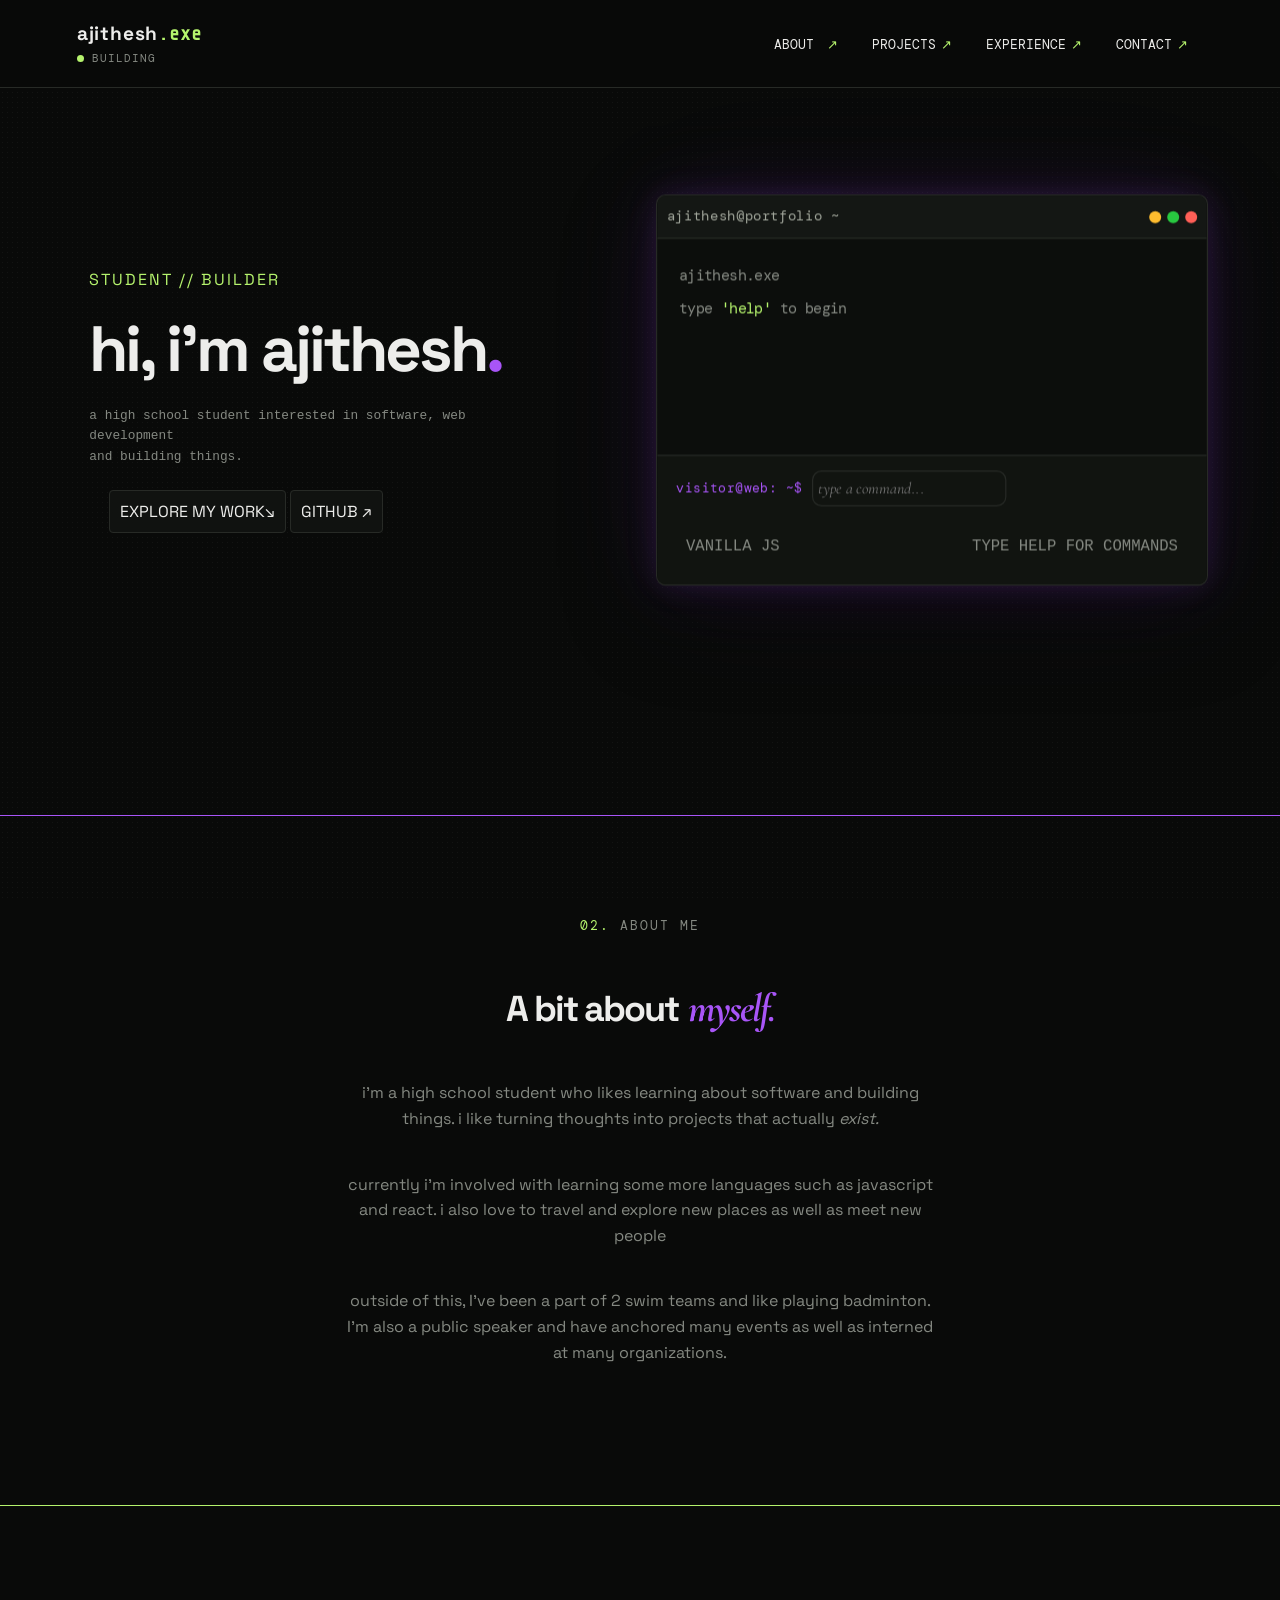
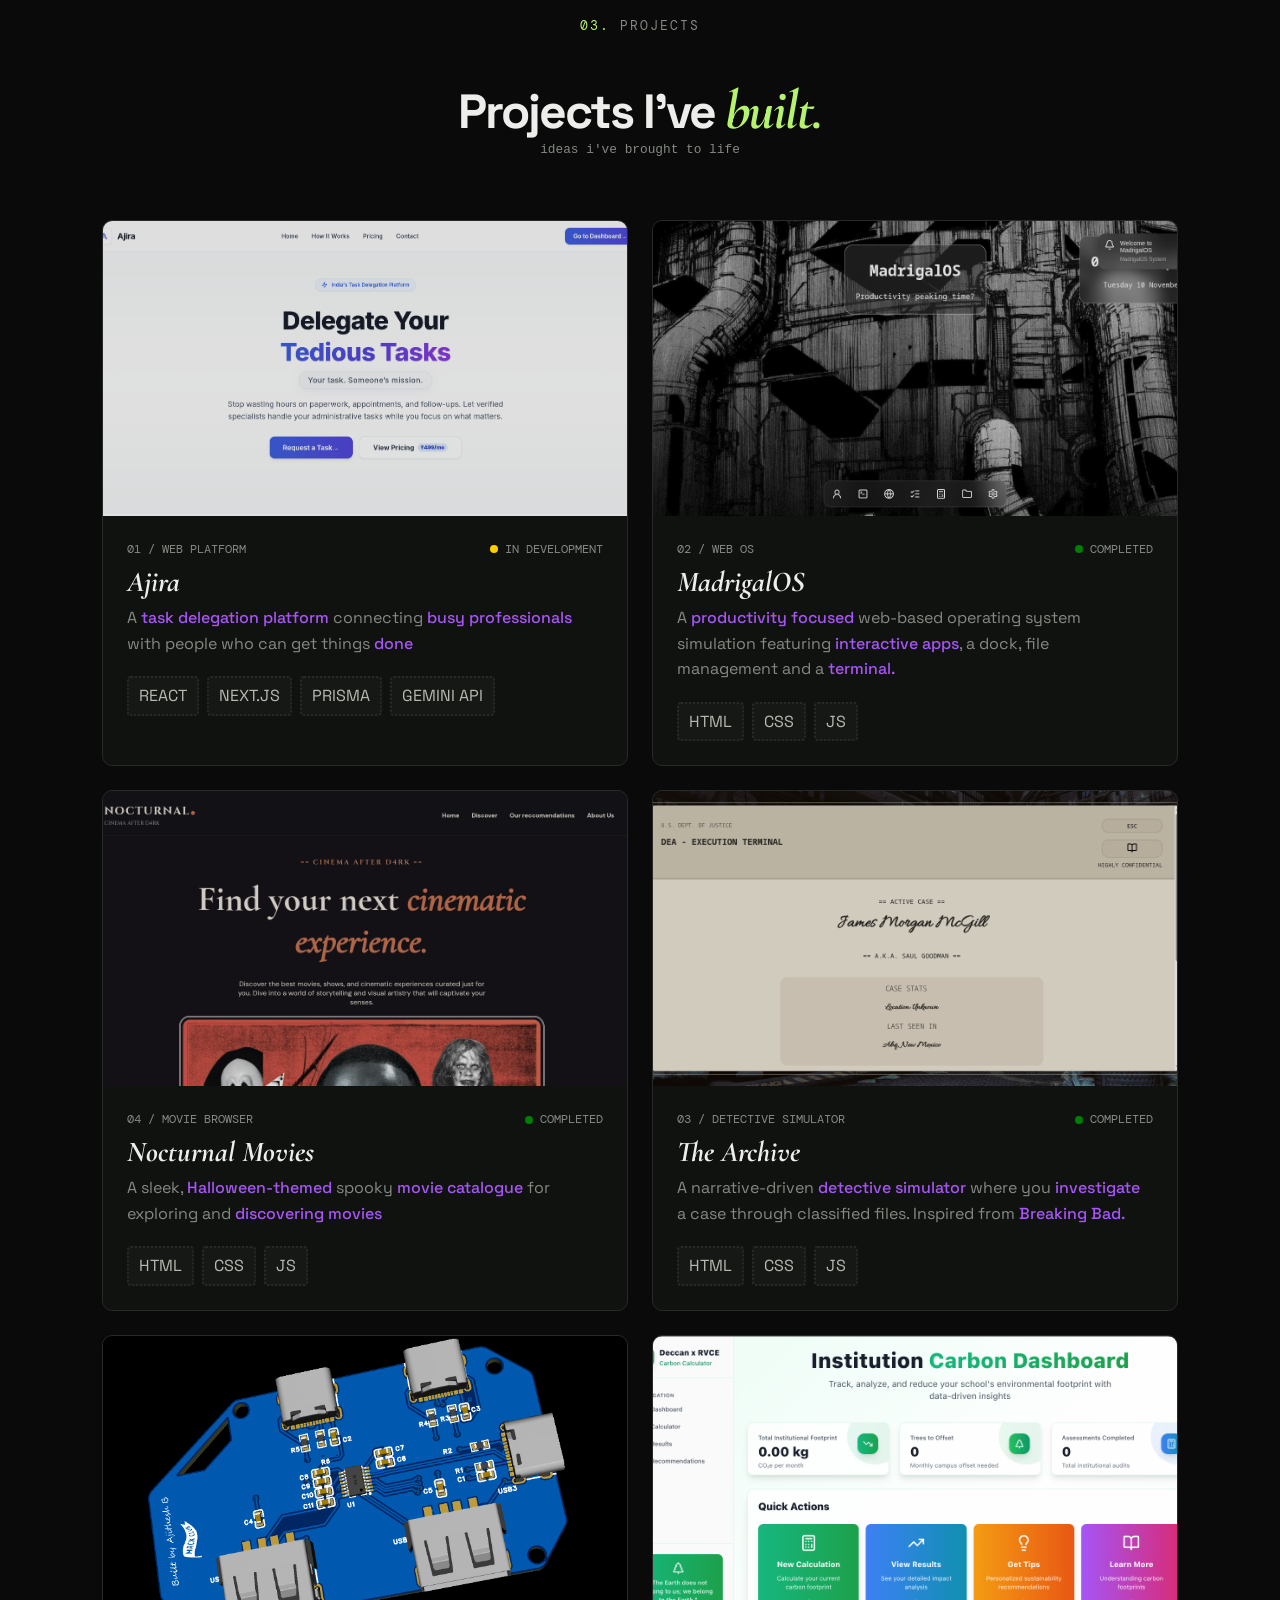
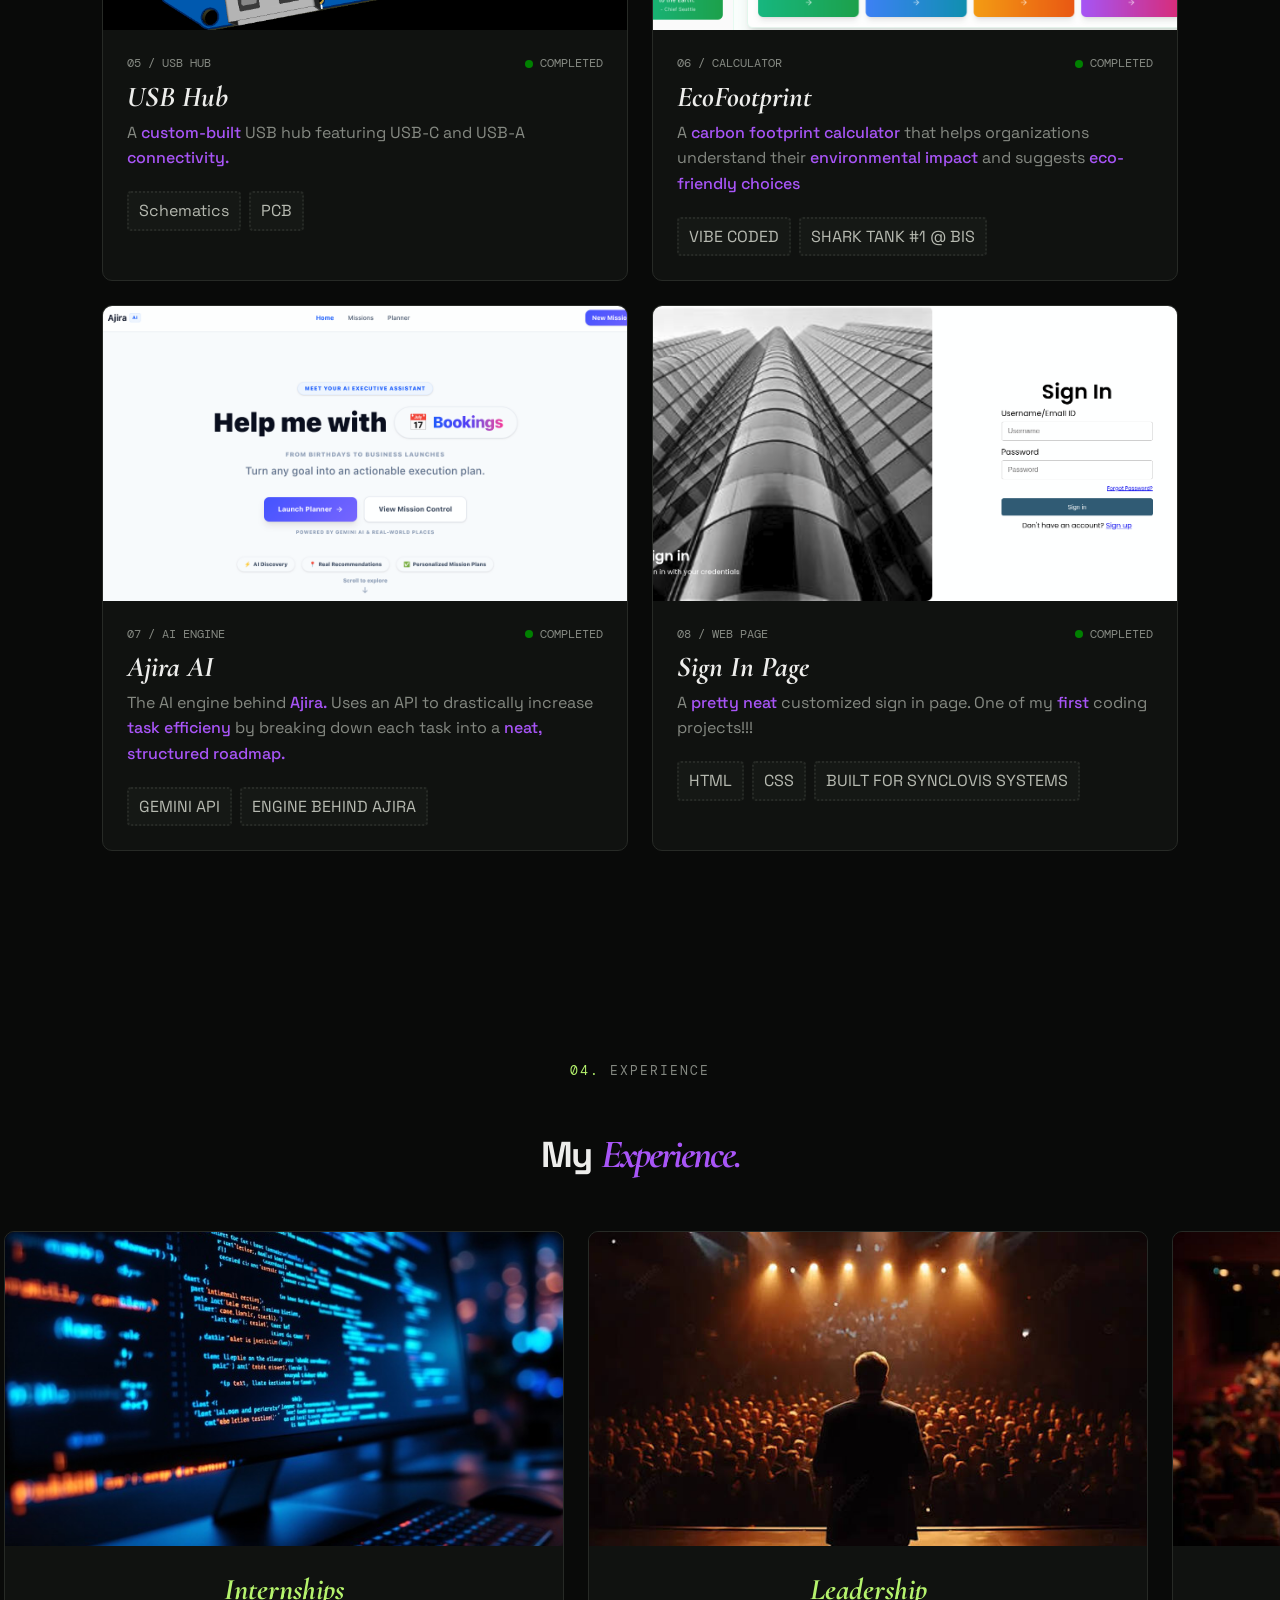
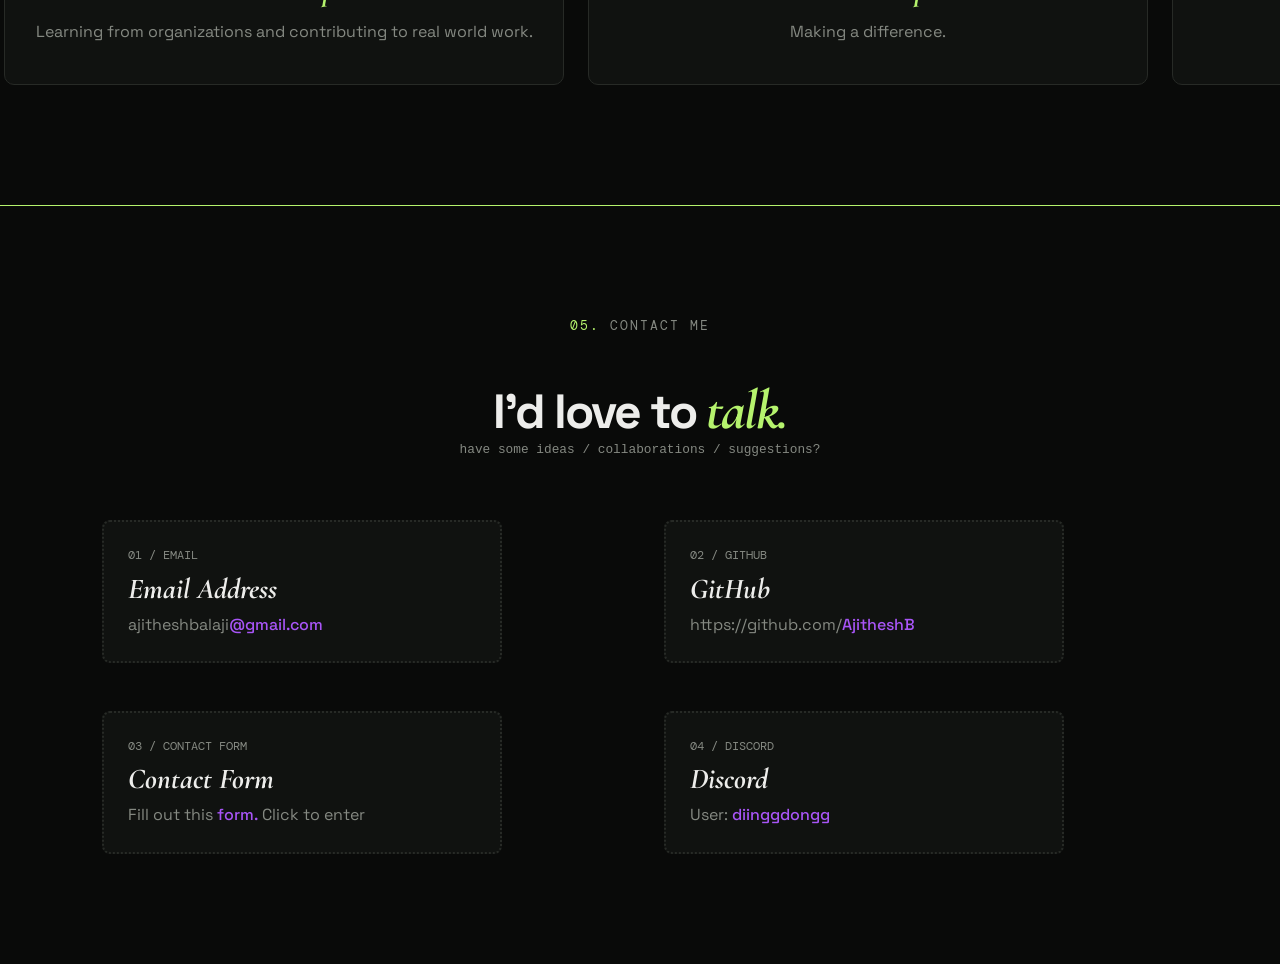
==== commit d4481177: "Added contact section" ====
--- a/index.html
+++ b/index.html
@@ -455,6 +455,75 @@
                     </a>
                 </div>
             </section>
+
+
+             <section class="contact projects" id="contact">
+                <div class="section-label">
+                    <span class="terminal-green">05.</span> CONTACT ME
+                </div>
+
+                <div class="projects-heading">
+                    <div>
+                        <h2>I'd love to<span class="terminal-green">talk.</span></h2>
+                        <p>have some ideas / collaborations / suggestions?</p>
+                    </div>
+
+                </div>
+
+                <div class="projects-grid contact">
+
+                    <div class="contact-card not">
+                        <div class="project-info">
+
+                            <div class="project-meta">
+                                <span> 01 / EMAIL</span>
+                            </div>
+
+                            <h3>Email Address</h3>
+                            <p class="project-description"> ajitheshbalaji<span>@gmail.com</span></p>
+                        
+                        </div>
+                    </div>
+
+                    <div class="contact-card">
+                        <div class="project-info">
+
+                            <div class="project-meta">
+                                <span> 02 / GITHUB</span>
+                            </div>
+
+                            <h3>GitHub</h3>
+                            <a href="https://github.com/AjitheshB"><p class="project-description"> https://github.com/<span>AjitheshB</span></p></a>
+                        
+                        </div>
+                    </div>
+
+                    <div class="contact-card">
+                        <div class="project-info">
+
+                            <div class="project-meta">
+                                <span> 03 / CONTACT FORM</span>
+                            </div>
+
+                            <h3>Contact Form</h3>
+                            <a href="https://forms.gle/pUxEWXvyke4qMv578"><p class="project-description"> Fill out this <span>form.</span> Click to enter</p></a>
+                        
+                        </div>
+                    </div>
+
+                    <div class="contact-card">
+                        <div class="project-info">
+
+                            <div class="project-meta">
+                                <span> 04 / DISCORD</span>
+                            </div>
+
+                            <h3>Discord</h3>
+                            <p class="project-description"> User: <span>diinggdongg</span></p>
+                        
+                        </div>
+                    </div>
+        
         </main>
 
     </body>
--- a/style.css
+++ b/style.css
@@ -766,4 +766,33 @@
 
     width:35rem;
 
+}
+
+
+.contact-card {
+    background: var(--surface);
+
+
+    max-width:400px;
+    border-radius: 8px;
+    border:2px dotted var(--border);
+
+    transition:all 0.2s ease;
+    
+}
+
+.contact-card:hover {
+    background: var(--surface-hover);
+    filter:brightness(1.4);
+    transform:translateY(-8px);
+
+    border:2px solid var(--green);
+}
+
+.projects-grid.contact {
+    display:grid;
+    grid-template-columns: repeat(2,minmax(0,1fr));
+    gap:2rem;
+    column-gap: 3rem;
+    row-gap:3rem;
 }
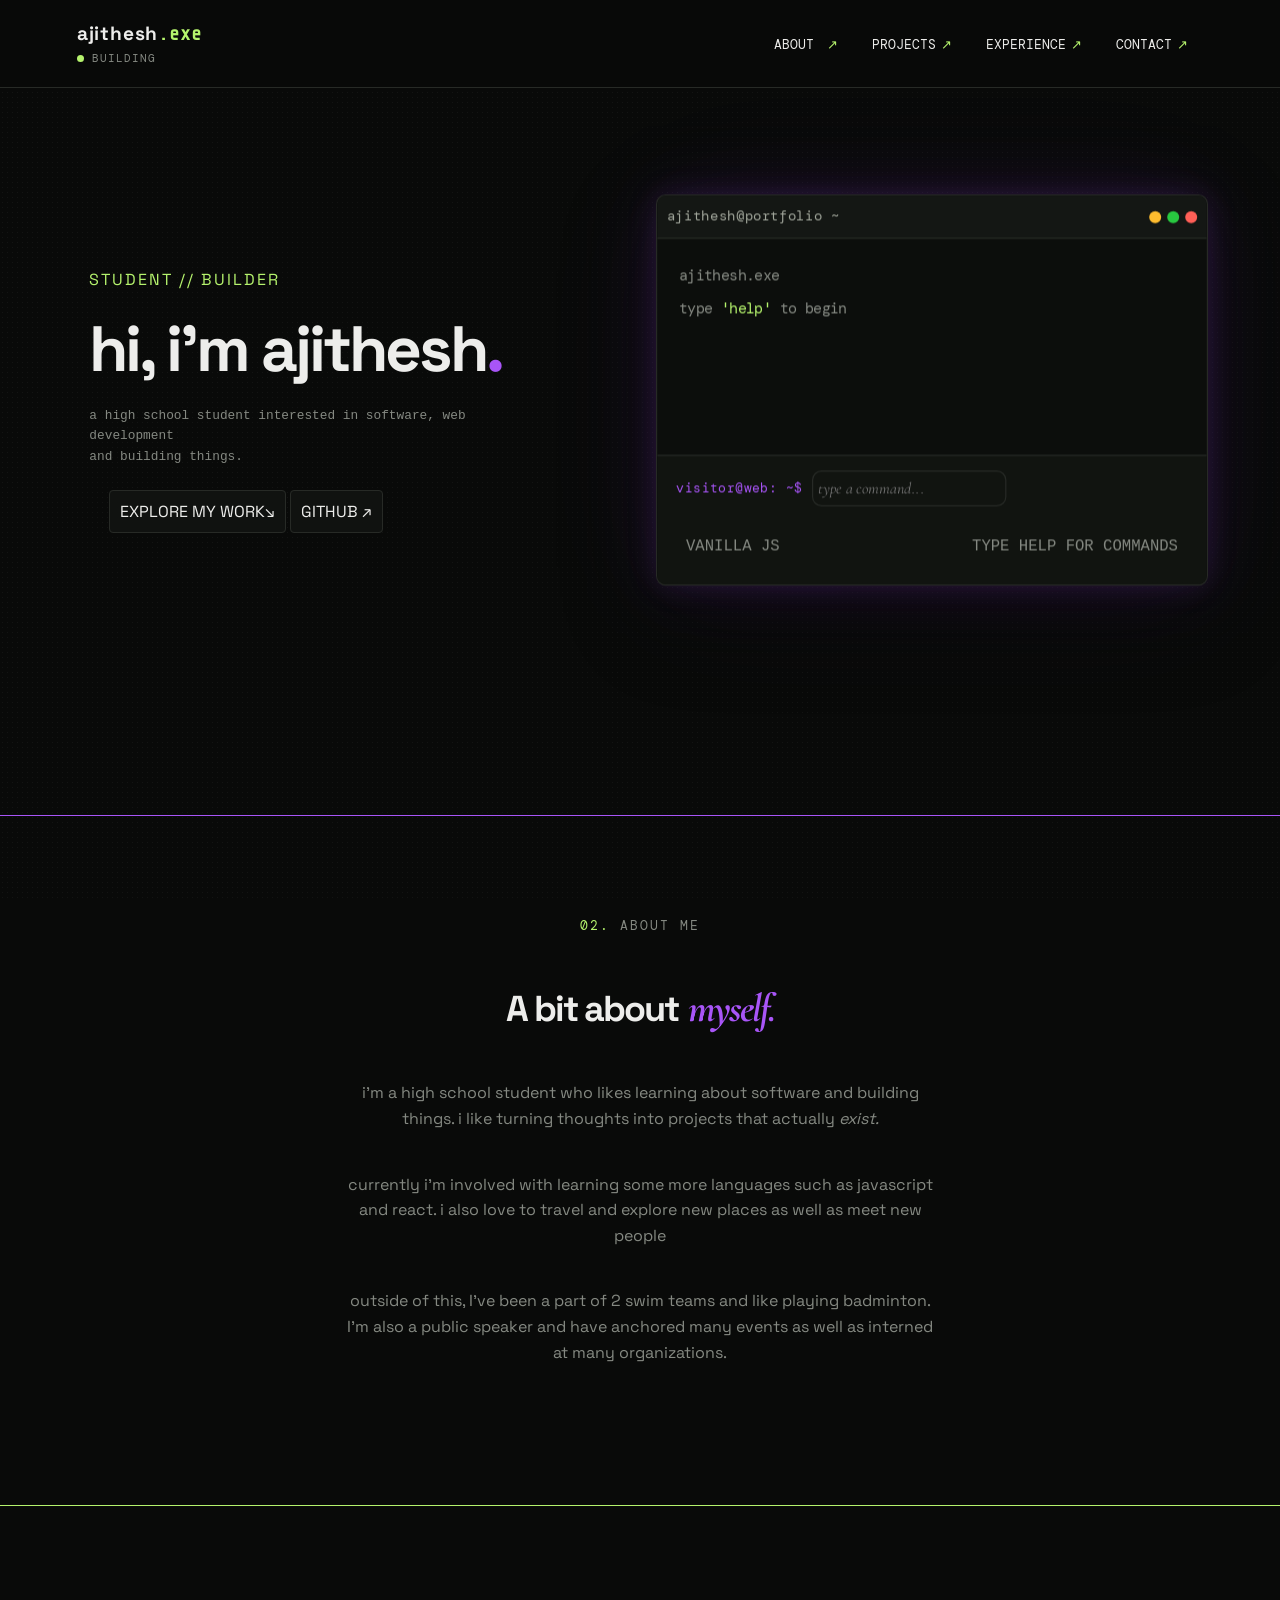
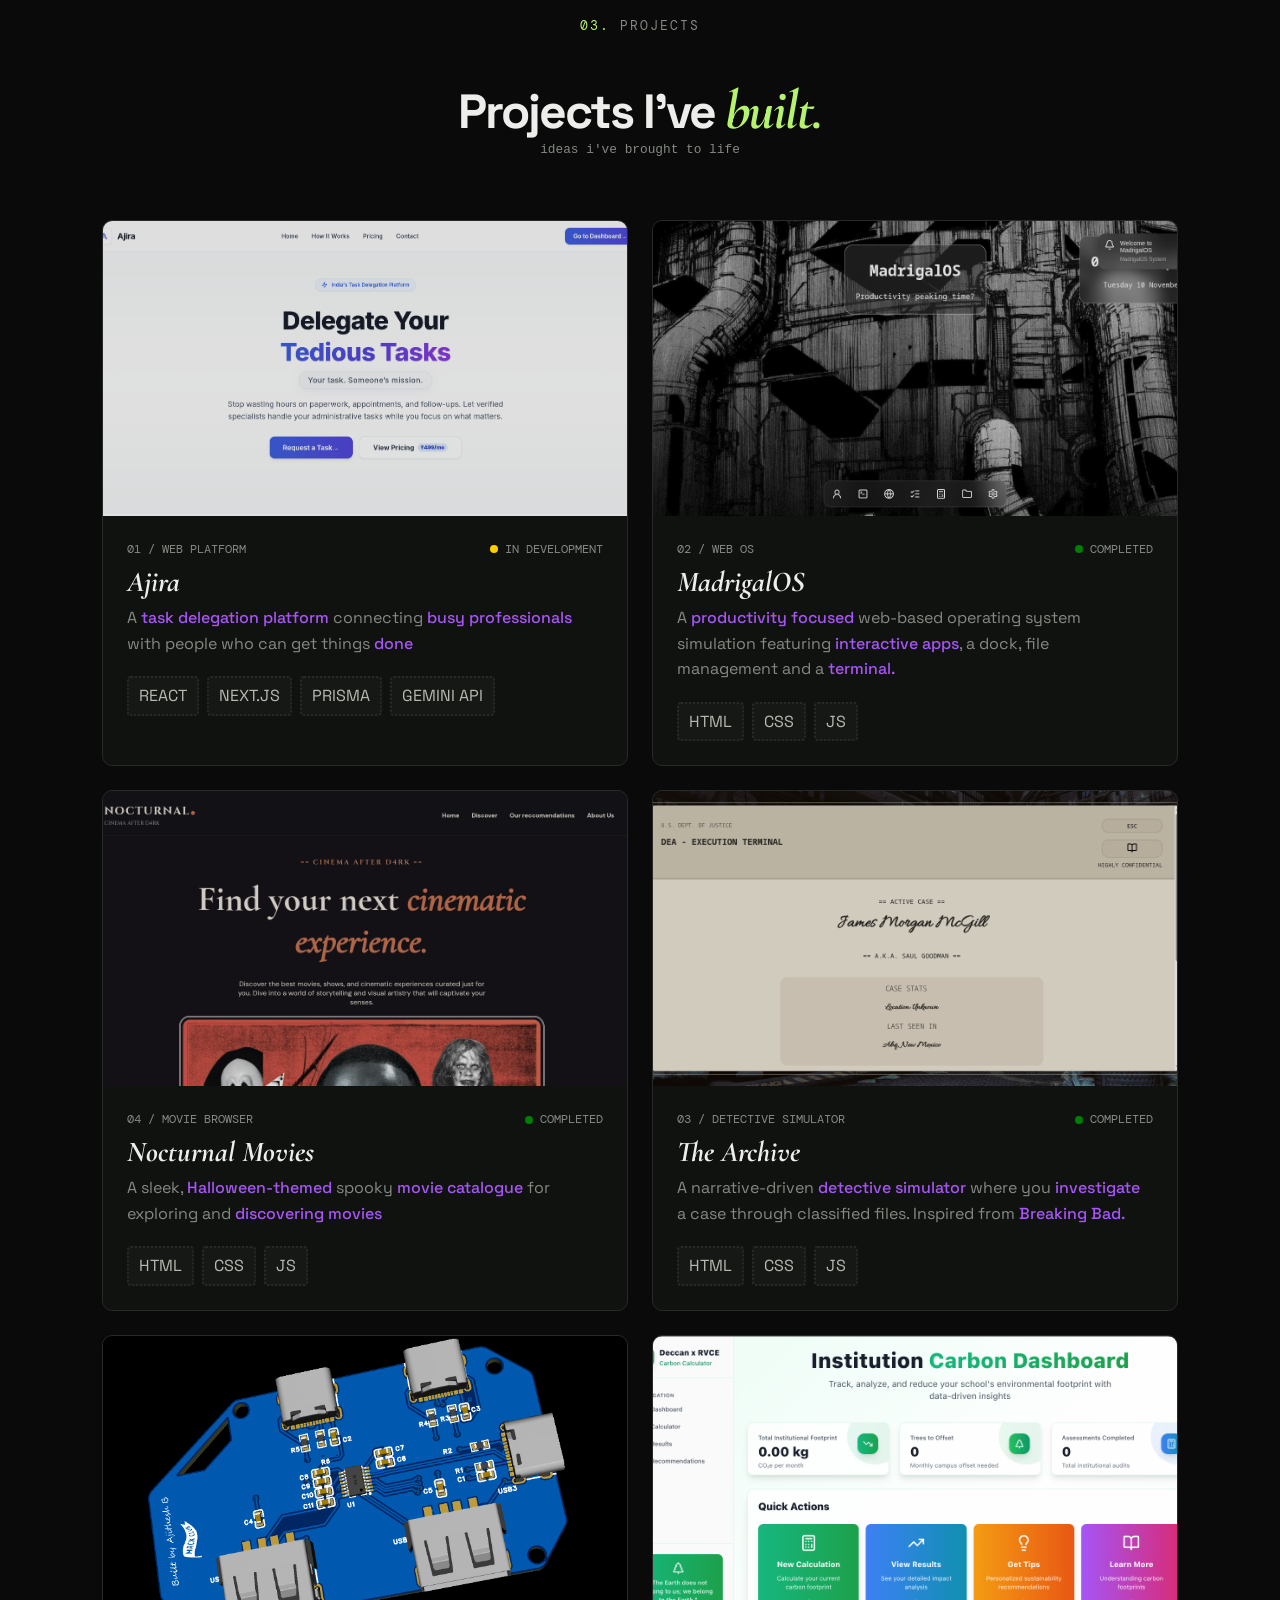
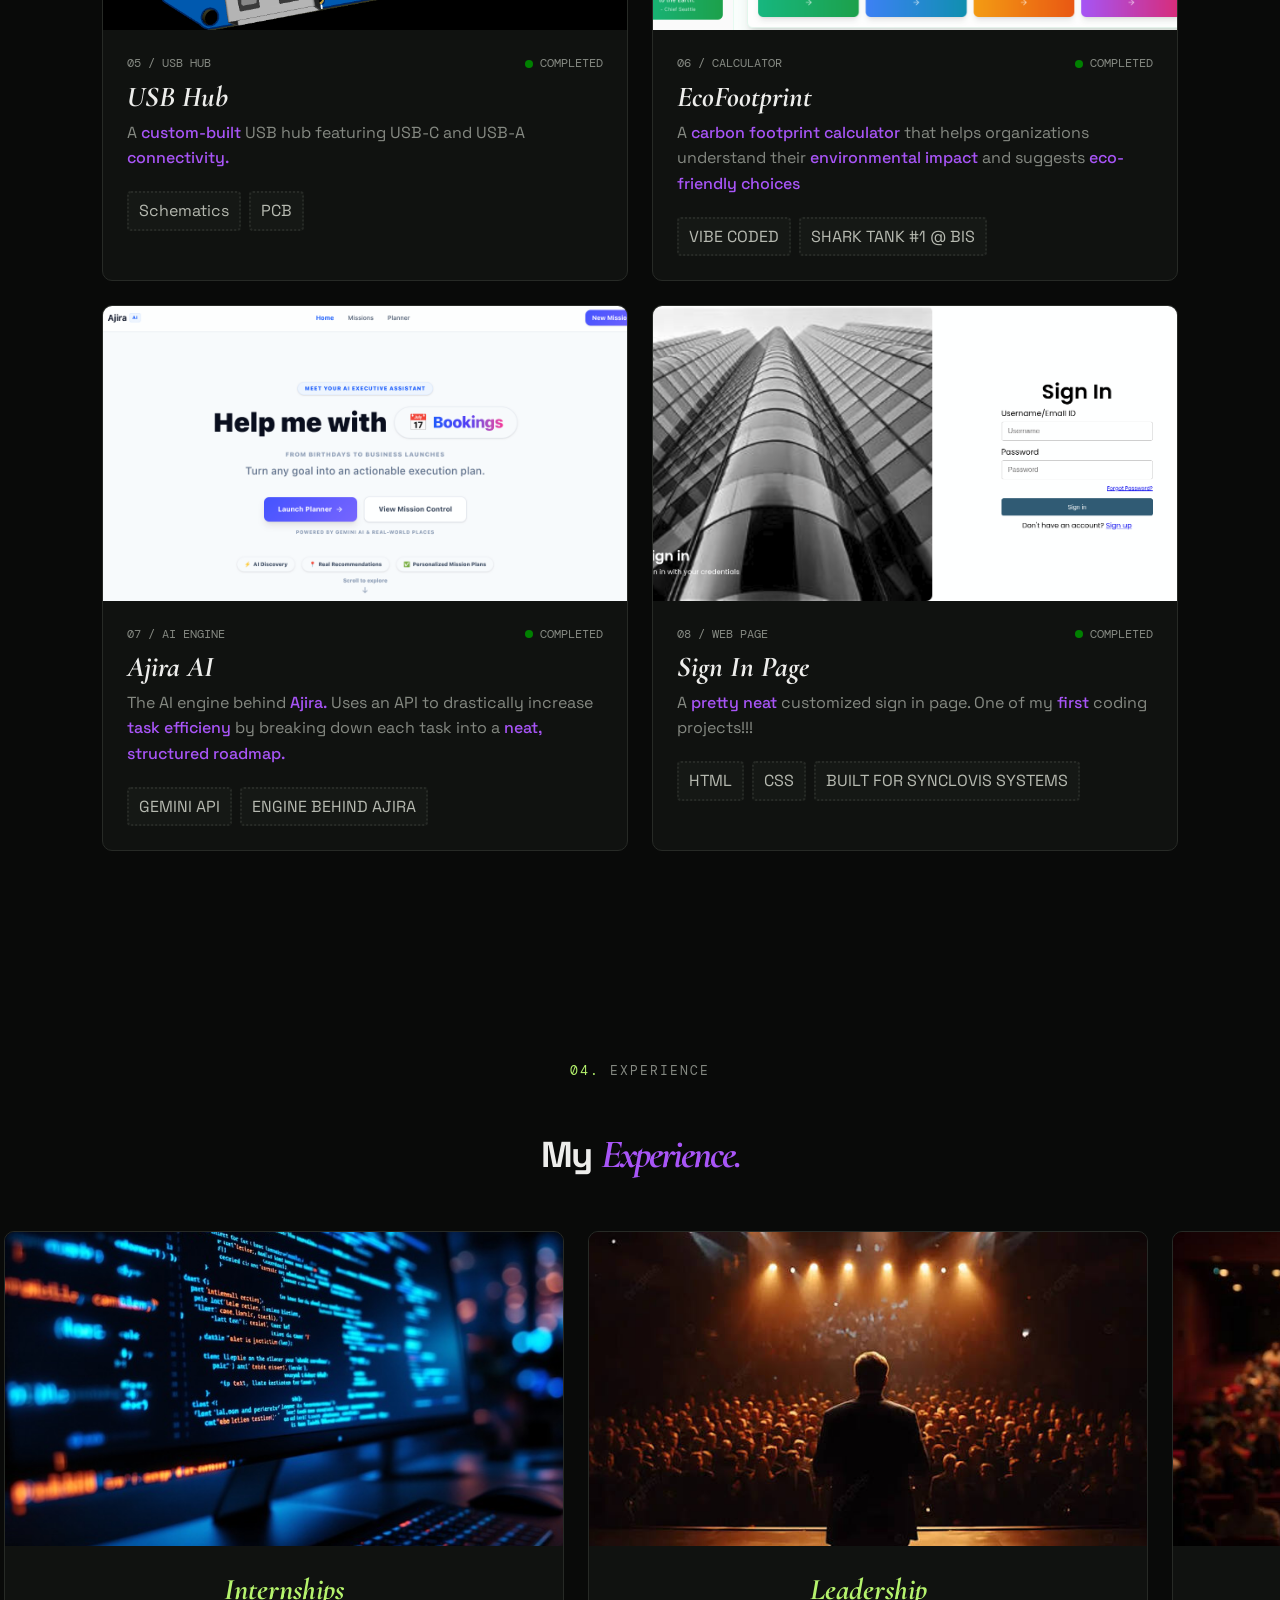
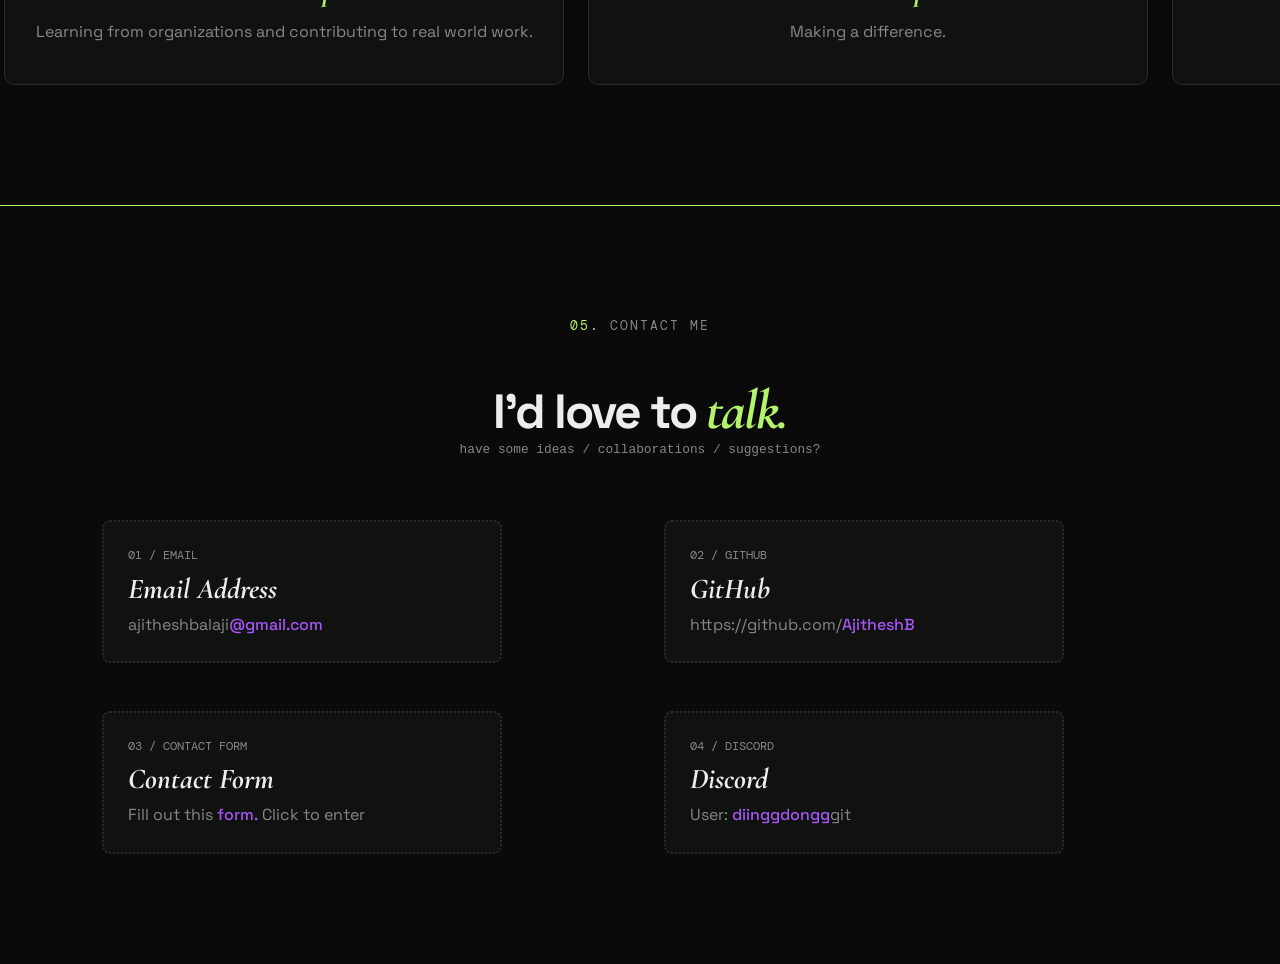
==== commit c7b6bb94: "Making individual projects section" ====
--- a/index.html
+++ b/index.html
@@ -136,7 +136,7 @@
 
                 <div class="projects-grid">
                     <!--AJIRA-->
-                    <a href="projects/ajira.html" class="project-card">
+                    <a href="projects/project.html?id=ajira" class="project-card">
 
                         <div class="project-img">
                             <img
@@ -169,7 +169,7 @@
 
                     </a>
                     <!--AJIRA-->
-                    <a href="projects/madrigalos.html" class="project-card">
+                    <a href="projects/project.html?id=madrigalos" class="project-card">
 
                         <div class="project-img">
                             <img
@@ -203,7 +203,7 @@
                     
 
 
-                    <a href="projects/nocturnal.html" class="project-card">
+                    <a href="projects/project.html?id=nocturnal" class="project-card">
 
                         <div class="project-img">
                             <img
@@ -235,7 +235,7 @@
 
                     </a>
 
-                    <a href="projects/thearchive.html" class="project-card">
+                    <a href="projects/project.html?id=thearchive" class="project-card">
 
                         <div class="project-img">
                             <img
@@ -267,7 +267,7 @@
 
                     </a>
 
-                    <a href="projects/usbhub.html" class="project-card">
+                    <a href="projects/project.html?id=usbhub" class="project-card">
 
                         <div class="project-img">
                             <img
@@ -299,7 +299,7 @@
                     </a>
 
 
-                    <a href="projects/ecofootprint.html" class="project-card">
+                    <a href="projects/project.html?id=ecofootprint" class="project-card">
 
                         <div class="project-img">
                             <img
@@ -330,7 +330,7 @@
 
                     </a>
 
-                    <a href="projects/ajiraai.html" class="project-card">
+                    <a href="projects/project.html?id=ajiraai" class="project-card">
 
                         <div class="project-img">
                             <img
@@ -361,7 +361,7 @@
 
                     </a>
 
-                    <a href="projects/signin.html" class="project-card">
+                    <a href="projects/project.html?id=signin" class="project-card">
 
                         <div class="project-img">
                             <img
@@ -519,7 +519,7 @@
                             </div>
 
                             <h3>Discord</h3>
-                            <p class="project-description"> User: <span>diinggdongg</span></p>
+                            <p class="project-description"> User: <span>diinggdongg</span>git</p>
                         
                         </div>
                     </div>
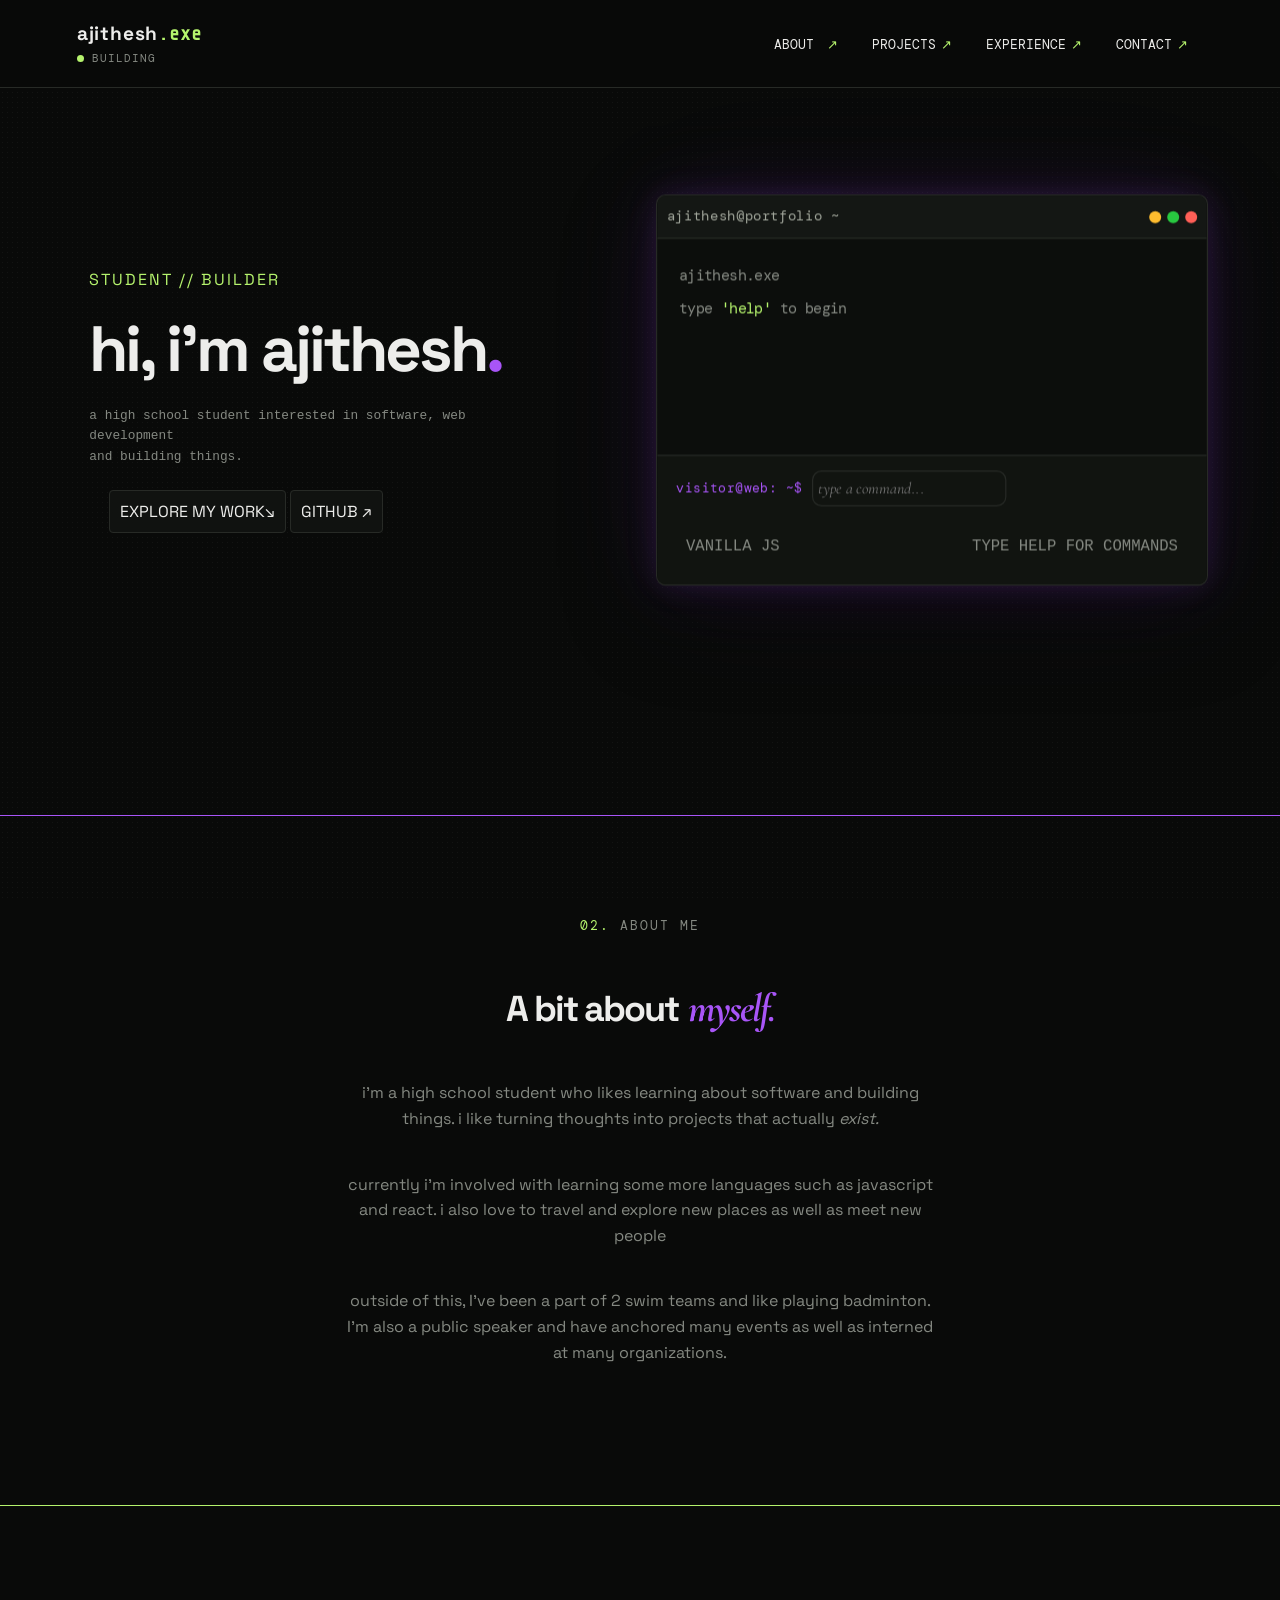
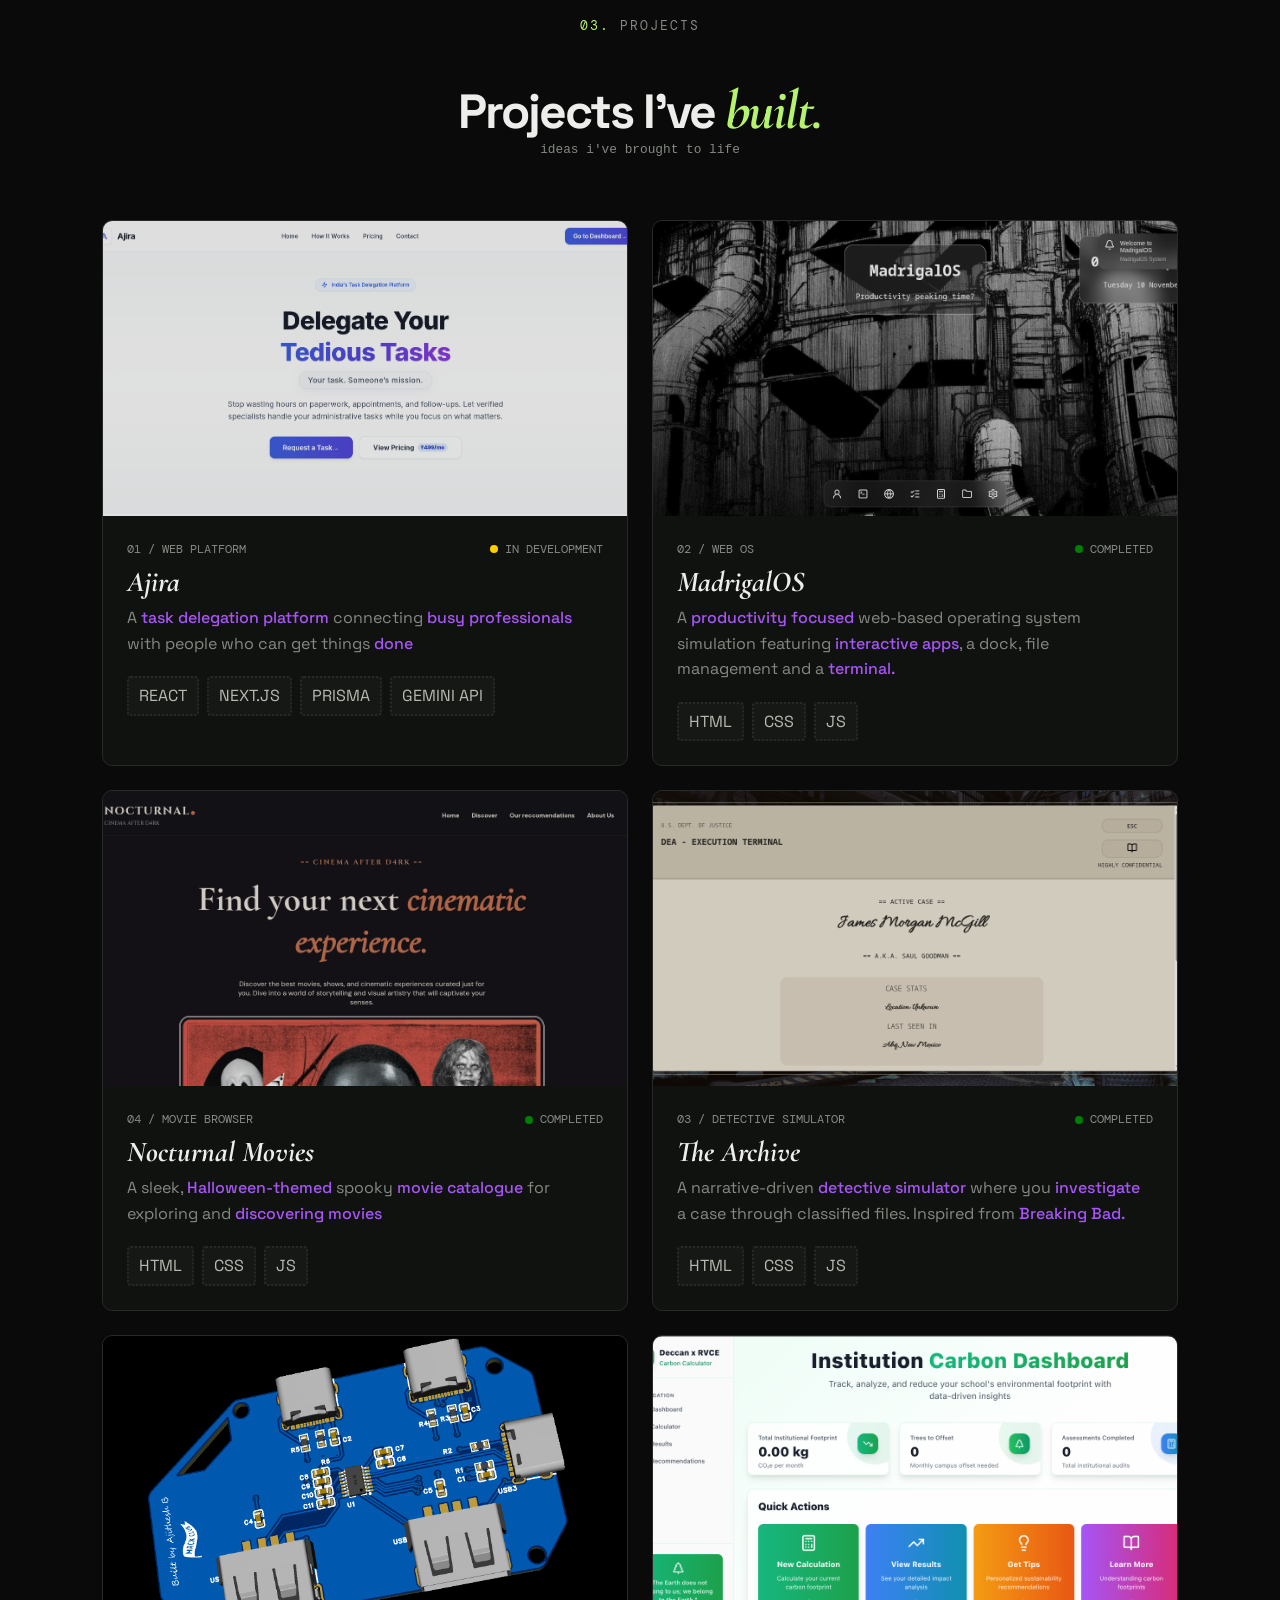
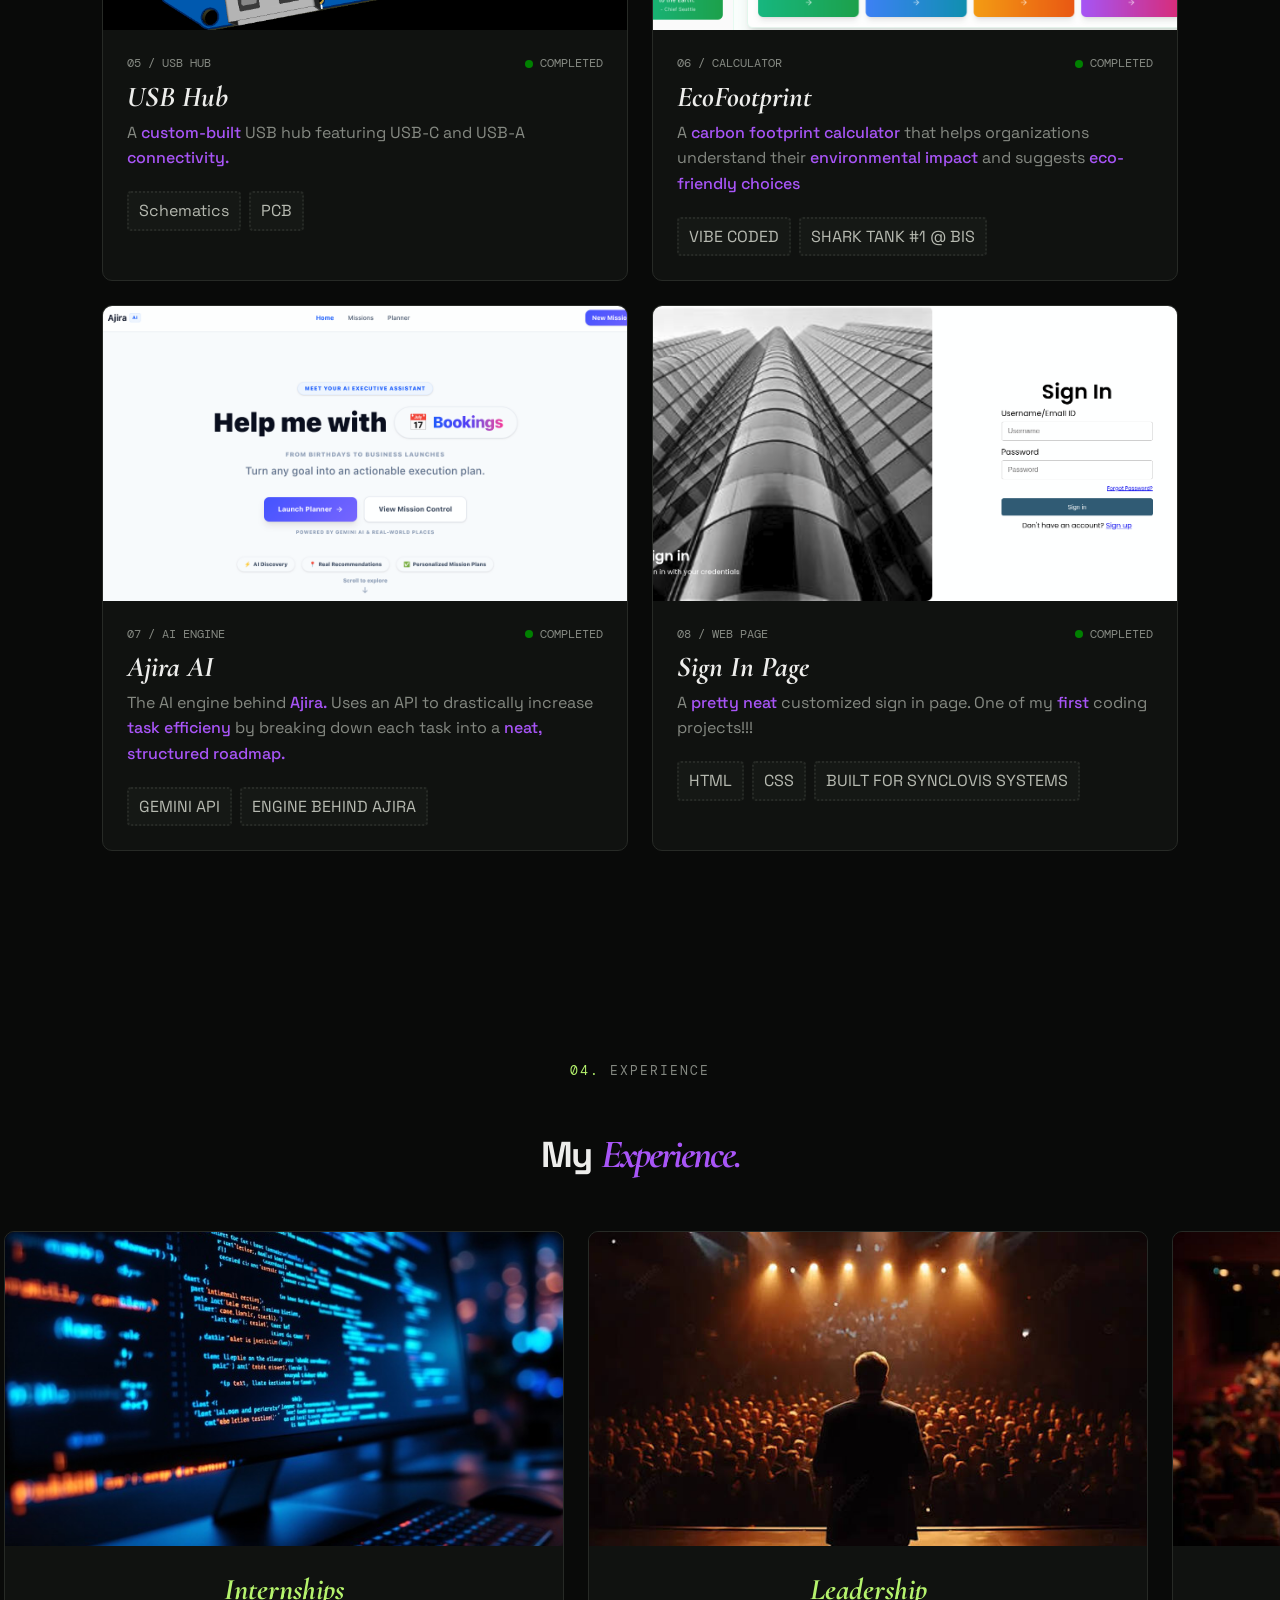
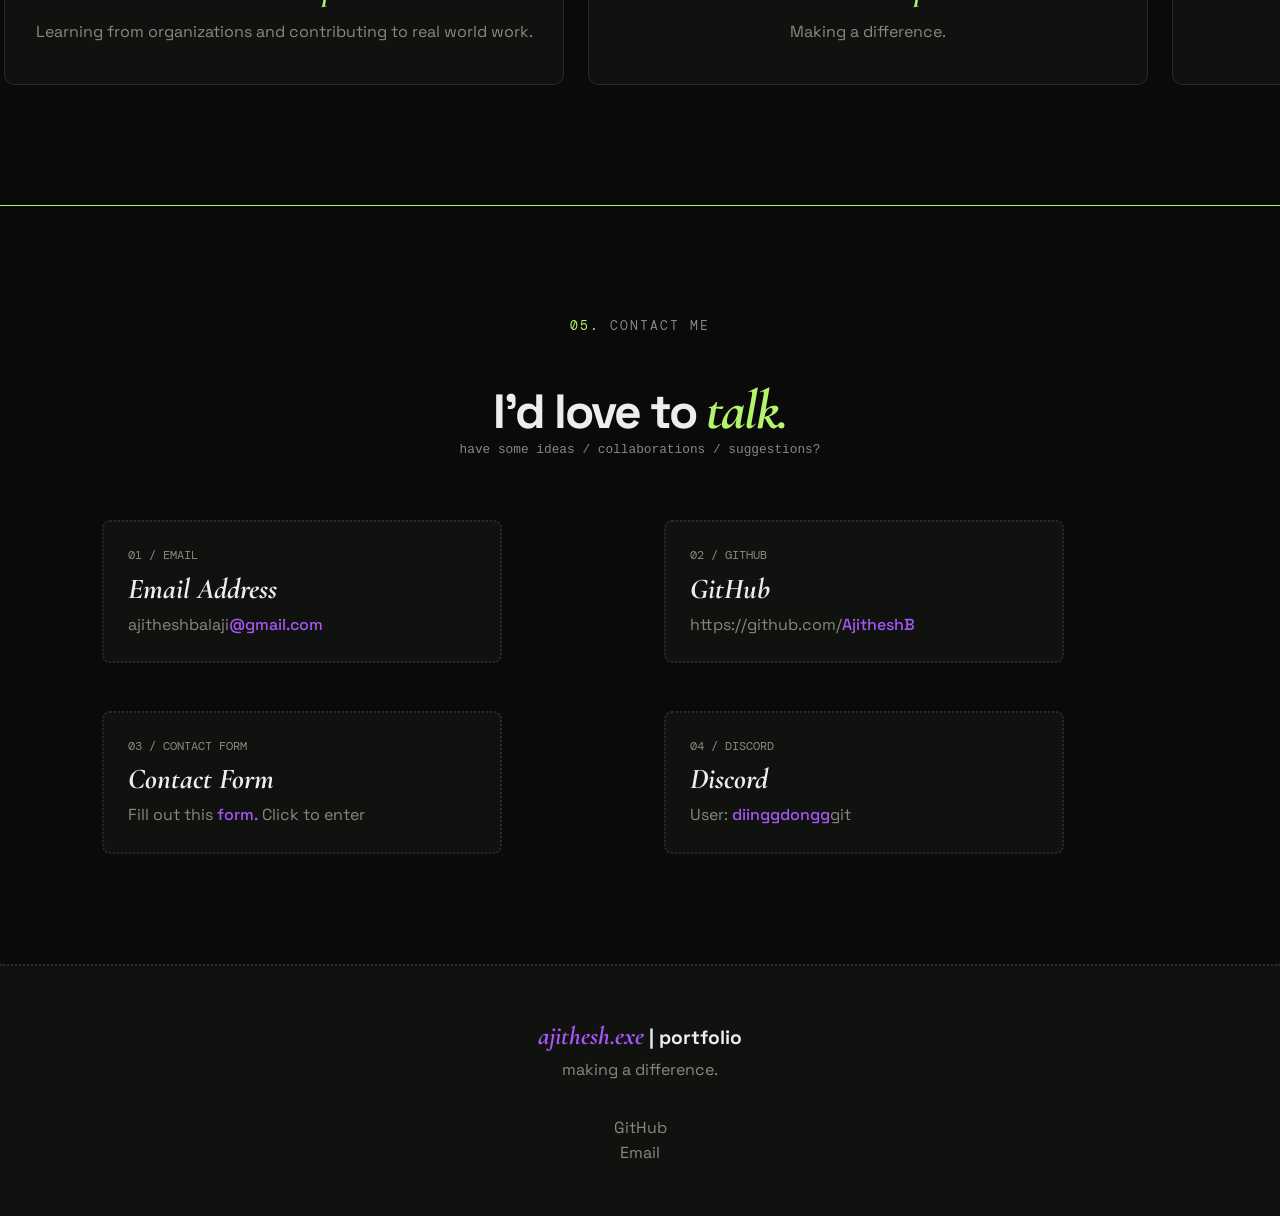
==== commit 78f04310: "Added footer" ====
--- a/index.html
+++ b/index.html
@@ -136,7 +136,7 @@
 
                 <div class="projects-grid">
                     <!--AJIRA-->
-                    <a href="projects/project.html?id=ajira" class="project-card">
+                    <a href="https://ajirabeta.vercel.app" class="project-card">
 
                         <div class="project-img">
                             <img
@@ -169,7 +169,7 @@
 
                     </a>
                     <!--AJIRA-->
-                    <a href="projects/project.html?id=madrigalos" class="project-card">
+                    <a href="https://madrigalos.vercel.app" class="project-card">
 
                         <div class="project-img">
                             <img
@@ -203,7 +203,7 @@
                     
 
 
-                    <a href="projects/project.html?id=nocturnal" class="project-card">
+                    <a href="https://nocturnalmovies.vercel.app" class="project-card">
 
                         <div class="project-img">
                             <img
@@ -235,7 +235,7 @@
 
                     </a>
 
-                    <a href="projects/project.html?id=thearchive" class="project-card">
+                    <a href="https://the-archive-case.vercel.app" class="project-card">
 
                         <div class="project-img">
                             <img
@@ -267,7 +267,7 @@
 
                     </a>
 
-                    <a href="projects/project.html?id=usbhub" class="project-card">
+                    <a href="https://github.com/AjitheshB/USB-Hub" class="project-card">
 
                         <div class="project-img">
                             <img
@@ -299,7 +299,7 @@
                     </a>
 
 
-                    <a href="projects/project.html?id=ecofootprint" class="project-card">
+                    <a href="https://ecofootprint.base44.app" class="project-card">
 
                         <div class="project-img">
                             <img
@@ -330,7 +330,7 @@
 
                     </a>
 
-                    <a href="projects/project.html?id=ajiraai" class="project-card">
+                    <a href="https://ajiraai.vercel.app" class="project-card">
 
                         <div class="project-img">
                             <img
@@ -361,7 +361,7 @@
 
                     </a>
 
-                    <a href="projects/project.html?id=signin" class="project-card">
+                    <a href="https://github.com/AjitheshB/Sign-In-Page" class="project-card">
 
                         <div class="project-img">
                             <img
@@ -526,6 +526,14 @@
         
         </main>
 
+        <footer class="footer">
+            <h4><span>ajithesh.exe</span> | portfolio</h4>
+            <p >making a difference.</p>
+
+            <a href="https://github.com/AjitheshB">GitHub</a>
+            <a href="mailto:ajitheshbalaji@gmail.com">Email</a>
+        </footer>
+
     </body>
 
 </html>
--- a/style.css
+++ b/style.css
@@ -795,4 +795,40 @@
     gap:2rem;
     column-gap: 3rem;
     row-gap:3rem;
+}
+
+.footer {
+    align-items: center;
+    background:var(--surface);
+    border-top:2px dotted var(--border);
+    padding:50px;
+    text-align: center;
+}
+
+.footer h4 {
+    font-size:1.2rem;
+}
+
+.footer h4 span {
+    font-family: 'Cormorant Garamond', serif;
+    color:var(--purple);
+    font-size:1.6rem;
+    font-style: italic;
+}
+
+.footer p {
+    color:var(--muted);
+    margin-bottom: 2rem;
+}
+
+.footer a {
+    color:var(--muted);
+    display:flex;
+    flex-direction: column;
+
+    transition: all 200ms ease;
+}
+
+.footer a:hover {
+    color:var(--green);
 }
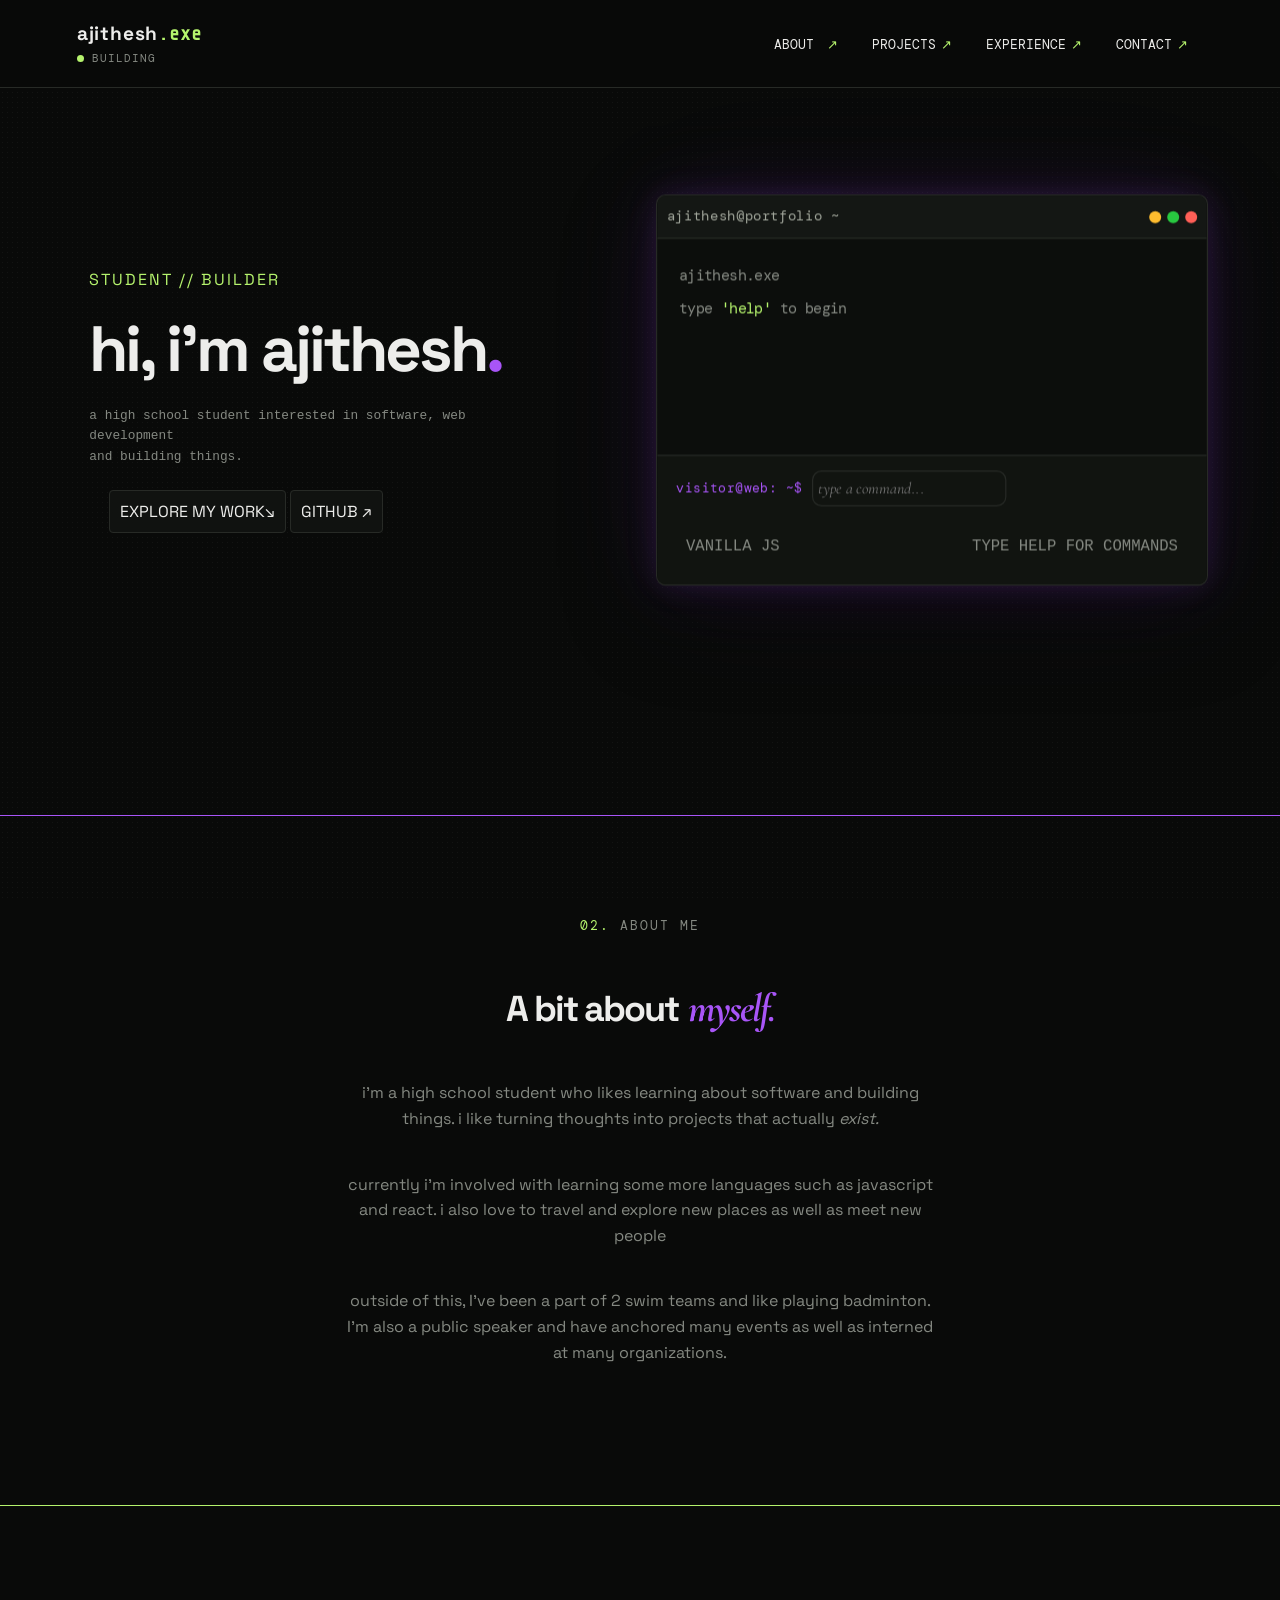
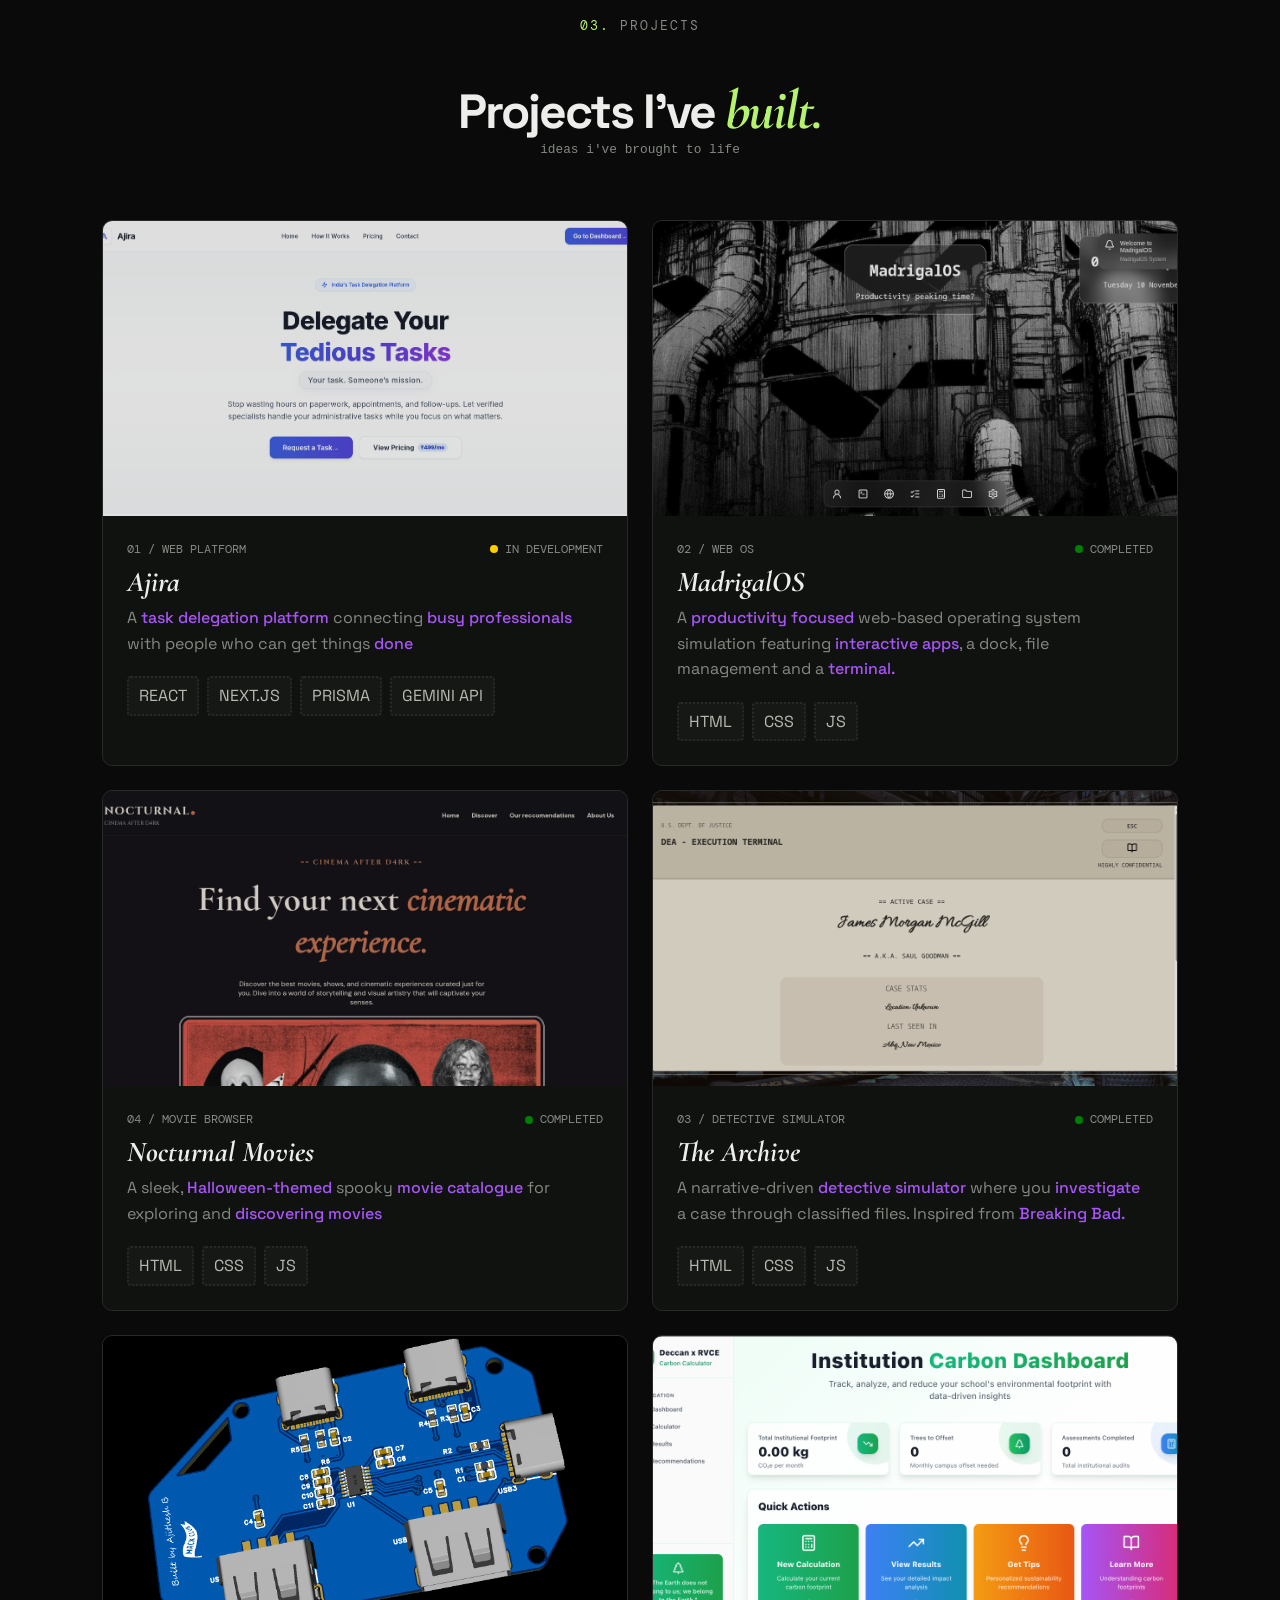
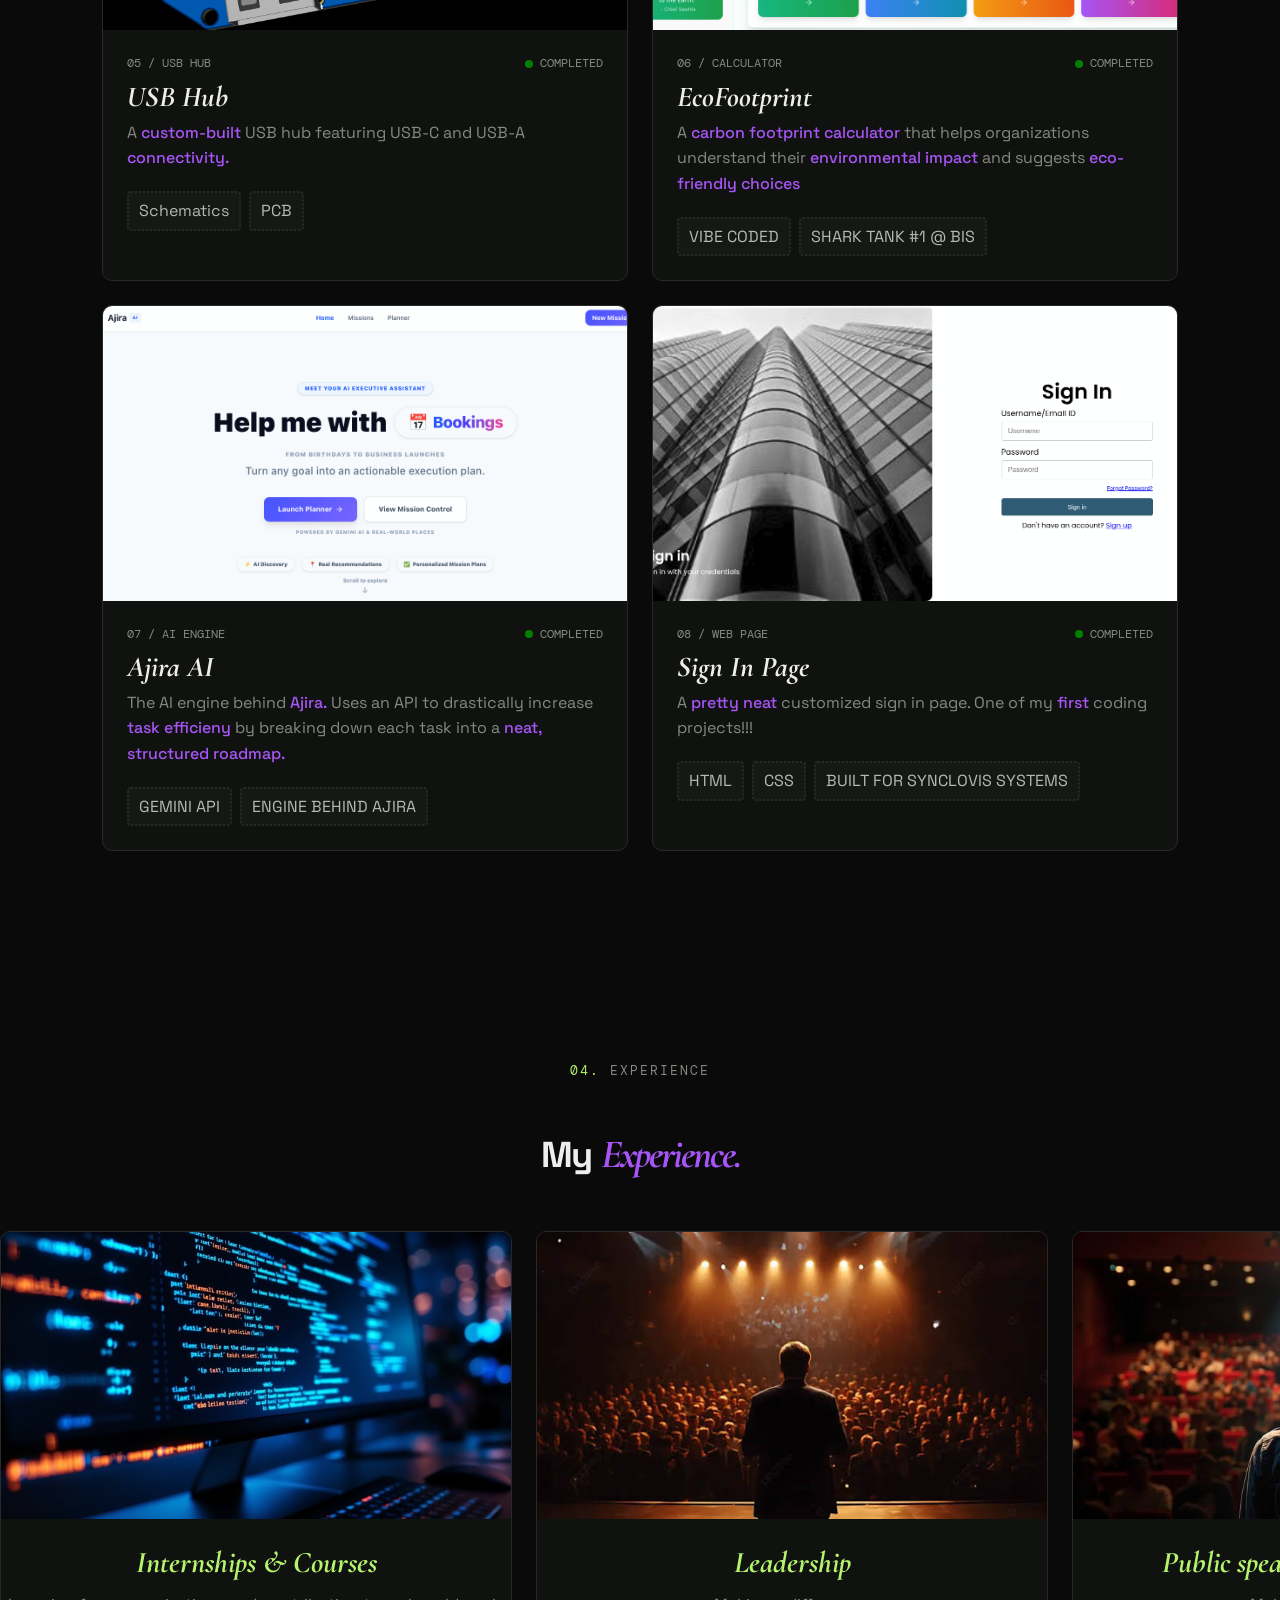
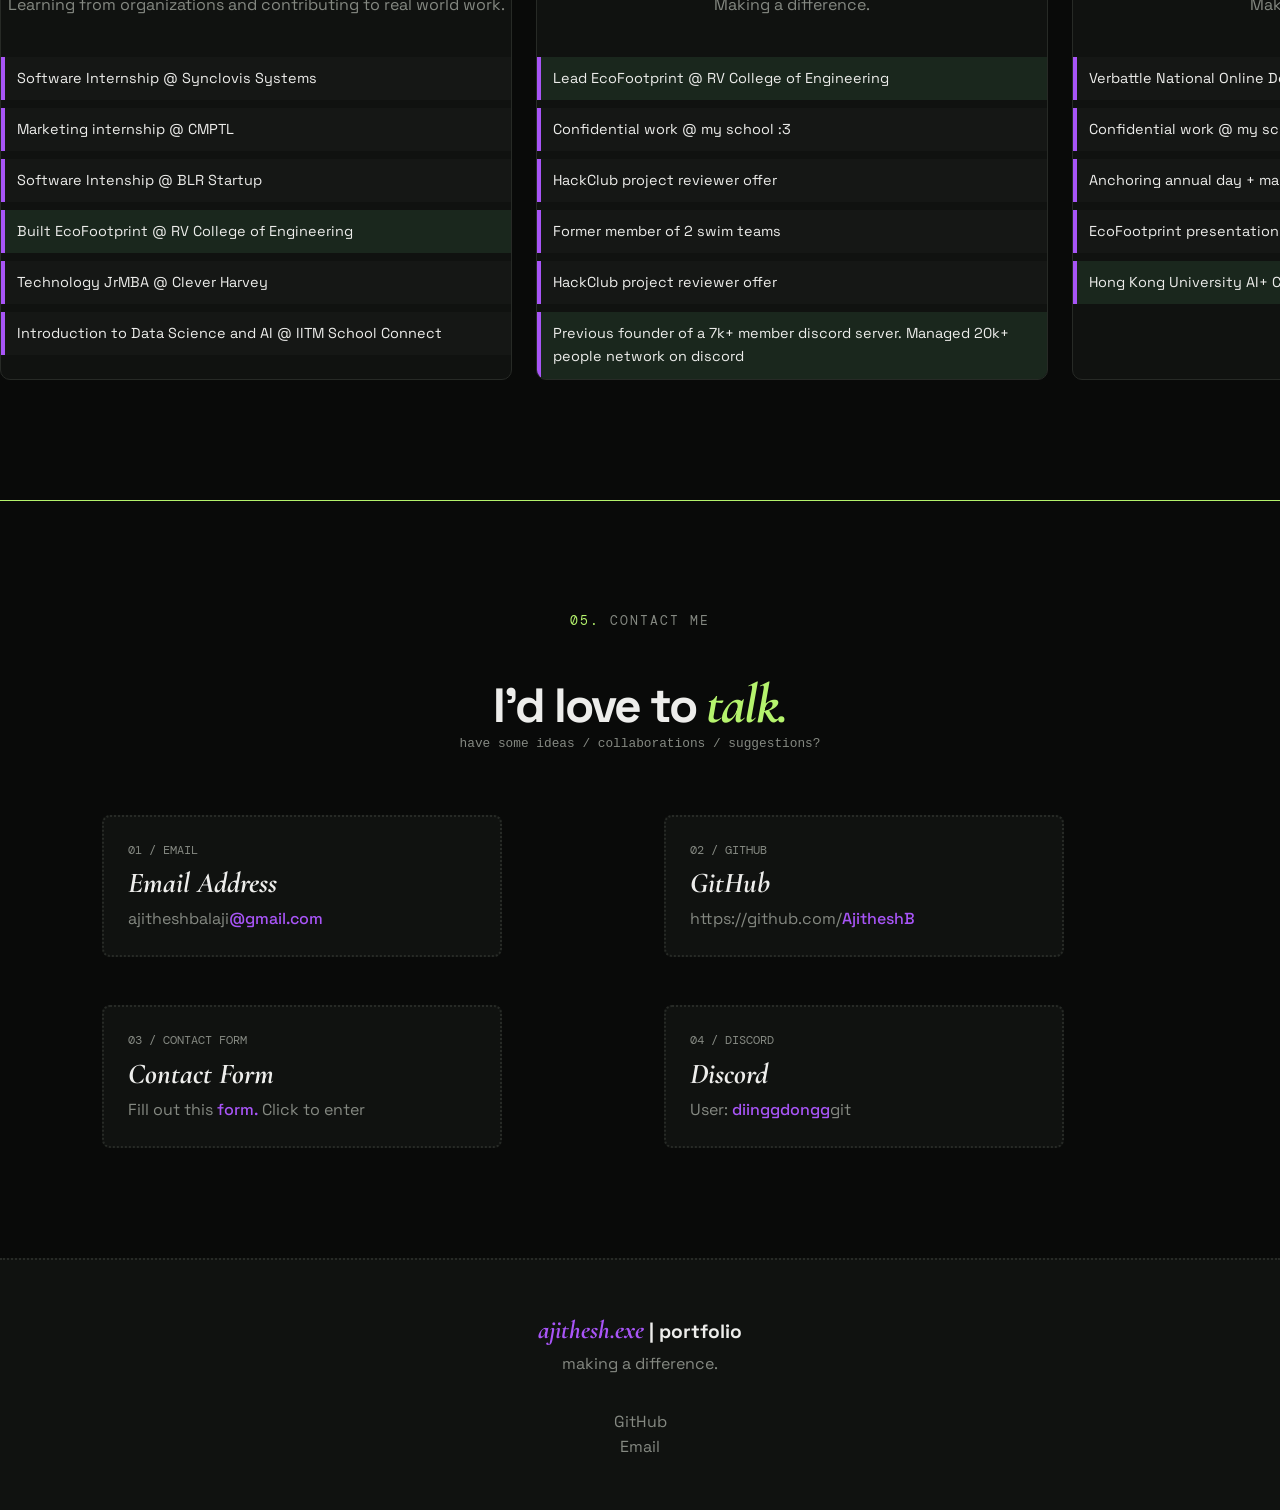
==== commit 5eb229c0: "Added content to experience section" ====
--- a/index.html
+++ b/index.html
@@ -409,22 +409,27 @@
                 </div>
 
                 <div class="xp-section">
-                    <a href="experience/internships.html">
                         <article class="xp-card">
                             <div class="xp-banner">
                                 <img src="assets/internships.jpg" alt="Internships">
                                 <span class="xp-number">01 / PROFESSIONAL</span>
                             </div>
                             <div class="xp-content">
-                                <h3>Internships</h3>
+                                <h3>Internships & Courses</h3>
                                 <p>Learning from <span>organizations</span> and contributing to <span>real world work.</span></p>
+
+                                <p class="content-1">Software Internship @ Synclovis Systems</p>
+                                <p class="content-1">Marketing internship @ CMPTL</p>
+                                <p class="content-1">Software Intenship @ BLR Startup</p>
+                                <p class="content-1 feature">Built EcoFootprint @ RV College of Engineering</p>
+                                <p class="content-1">Technology JrMBA @ Clever Harvey</p>
+                                <p class="content-1">Introduction to Data Science and AI @ IITM School Connect</p>
+
                             </div>
 
 
                         </article>
-                    </a>
-
-                    <a href="experience/leadership.html">
+
                         <article class="xp-card">
                             <div class="xp-banner">
                                 <img src="assets/leadership.jpg" alt="Leadership">
@@ -433,26 +438,39 @@
                             <div class="xp-content">
                                 <h3>Leadership</h3>
                                 <p>Making a <span>difference.</span></p>
+
+                                <p class="content-1 feature">Lead EcoFootprint @ RV College of Engineering</p>
+                                <p class="content-1">Confidential work @ my school :3</p>
+                                <p class="content-1">HackClub project reviewer offer</p>
+                                <p class="content-1">Former member of 2 swim teams</p>
+                                <p class="content-1">HackClub project reviewer offer</p>
+                                <p class="content-1 feature">Previous founder of a 7k+ member discord server. Managed 20k+ people network on discord</p>
                             </div>
 
 
                         </article>
-                    </a>
-
-                    <a href="experience/speaking.html">
+
                         <article class="xp-card">
                             <div class="xp-banner">
                                 <img src="assets/speaking.jpg" alt="Leadership">
                                 <span class="xp-number">03 / SPEAKING</span>
                             </div>
                             <div class="xp-content">
-                                <h3>Public speaking</h3>
+                                <h3>Public speaking + Competitions</h3>
                                 <p>Making a <span>difference.</span></p>
+
+
+
+                                <p class="content-1">Verbattle National Online Debating</p>
+                                <p class="content-1">Confidential work @ my school :3</p>
+                                <p class="content-1">Anchoring annual day + many other events</p>
+                                <p class="content-1">EcoFootprint presentation @ RVCE</p>
+                                <p class="content-1 feature">Hong Kong University AI+ Challenge 1st Place (Prelims)</p>
                             </div>
 
 
                         </article>
-                    </a>
+                    
                 </div>
             </section>
 
--- a/style.css
+++ b/style.css
@@ -531,6 +531,10 @@
     transition: all 250ms ease;
 }
 
+.xp-card {
+    max-height: none;
+}
+
 .project-card:hover {
     transform:translateY(-6px);
     border-color: var(--green);
@@ -762,9 +766,11 @@
 }
 
 .xp-card {
-    flex: 0 0 54rem;
-
-    width:35rem;
+    flex: 0 0 32rem;
+
+    width:32rem;
+    max-width: 85vw;
+    scroll-snap-align: start;
 
 }
 
@@ -831,4 +837,53 @@
 
 .footer a:hover {
     color:var(--green);
-}+}
+
+.xp-section > a {
+    display: block;
+    flex: 0 0 27rem;
+    max-width:85vw;
+}
+
+.xp-section > a .xp-card {
+    width:100%;
+    max-width: none;
+    flex:initial;
+}
+
+.xp-section > .xp-card {
+    flex: 0 0 32rem;
+    max-width: 85vw;
+}
+
+.xp-content .content-1 {
+    max-width: none;
+    text-align: left;
+    margin: 0;
+    padding:10px 12px;
+    font-size: 0.9rem;
+    color:var(--text);
+    border-left: 4px solid var(--purple);
+    background-color: rgba(255,255,255,0.02);
+
+    transition: all 200ms ease;
+}
+
+.xp-content .content-1 + .content-1 {
+    margin-top: 8px;
+}
+
+
+.xp-content .content-1:hover {
+    border-left-color: var(--green);
+    background:var(--surface-hover);
+}
+
+.xp-content .content-1.feature {
+    background:rgba(120,220,150,0.1);
+}
+
+
+.xp-content .content-1.feature:hover {
+    background:rgba(196,181,253,0.15);
+} 
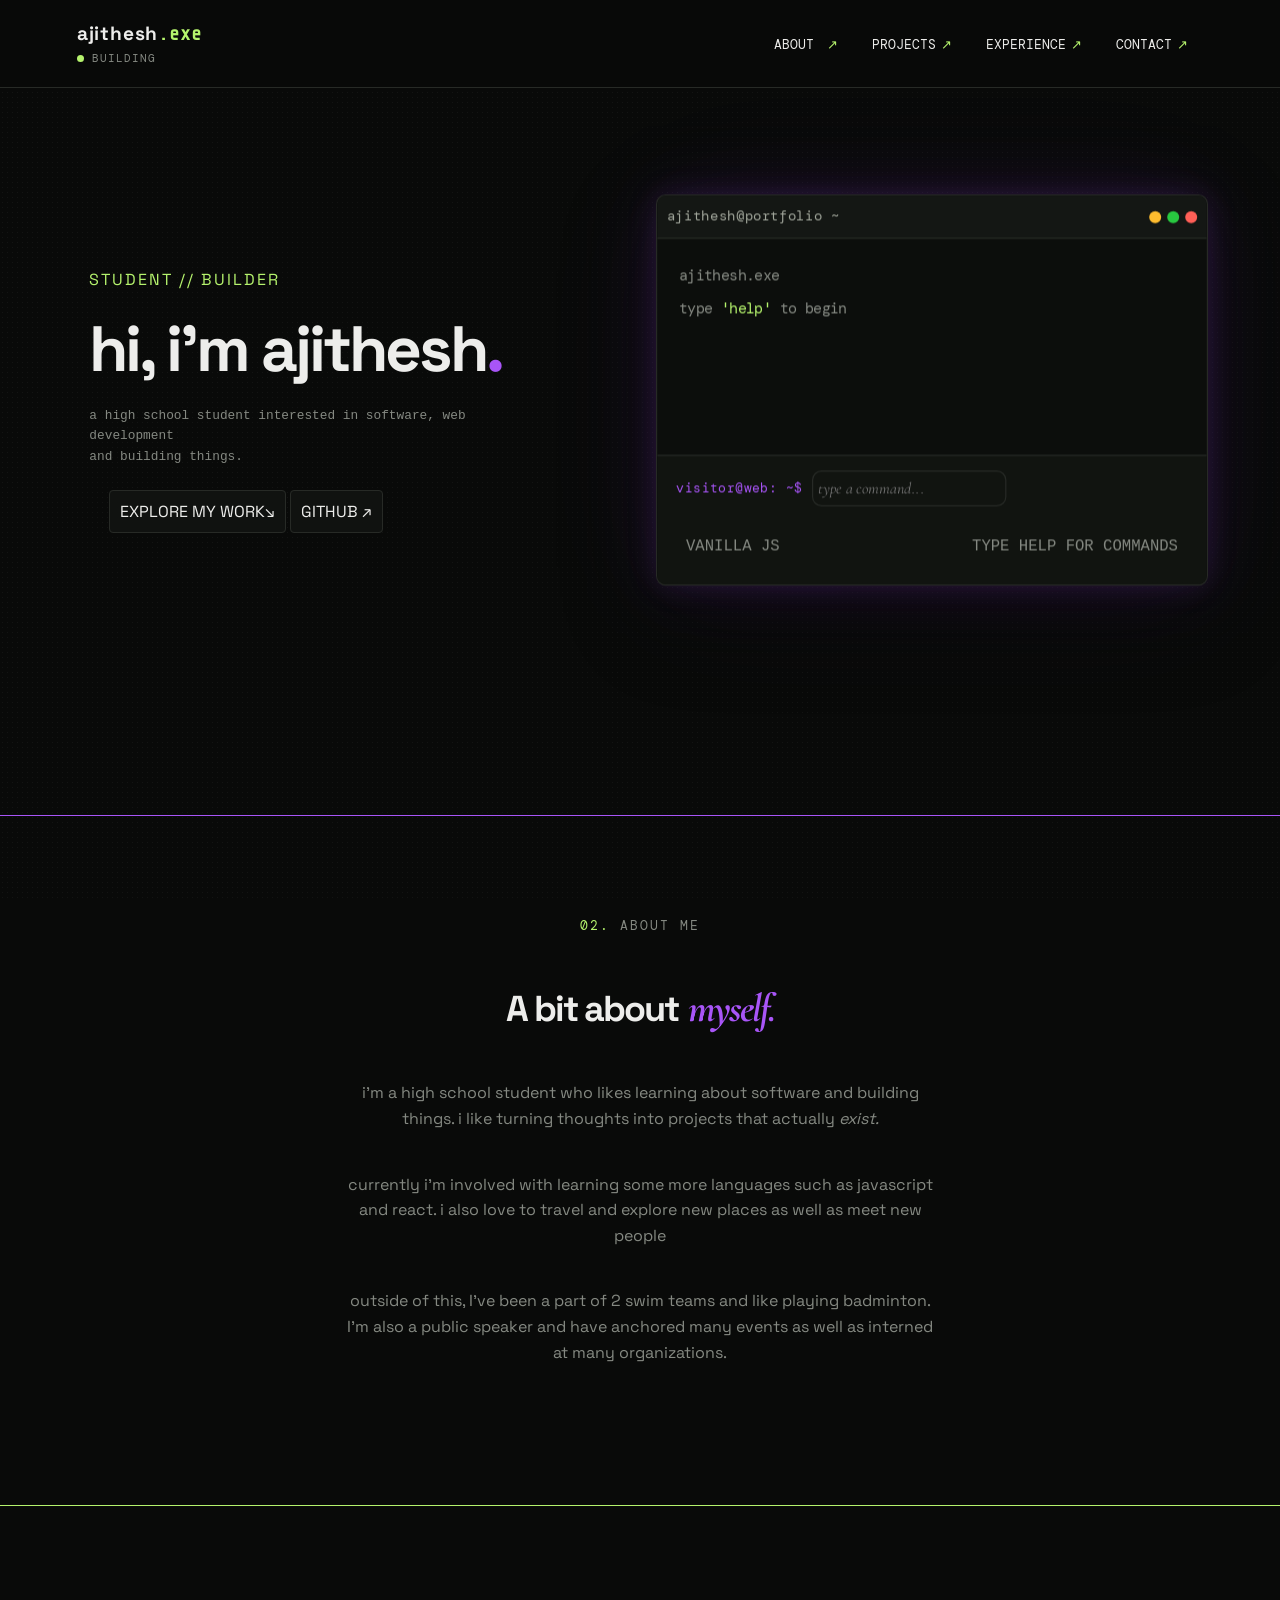
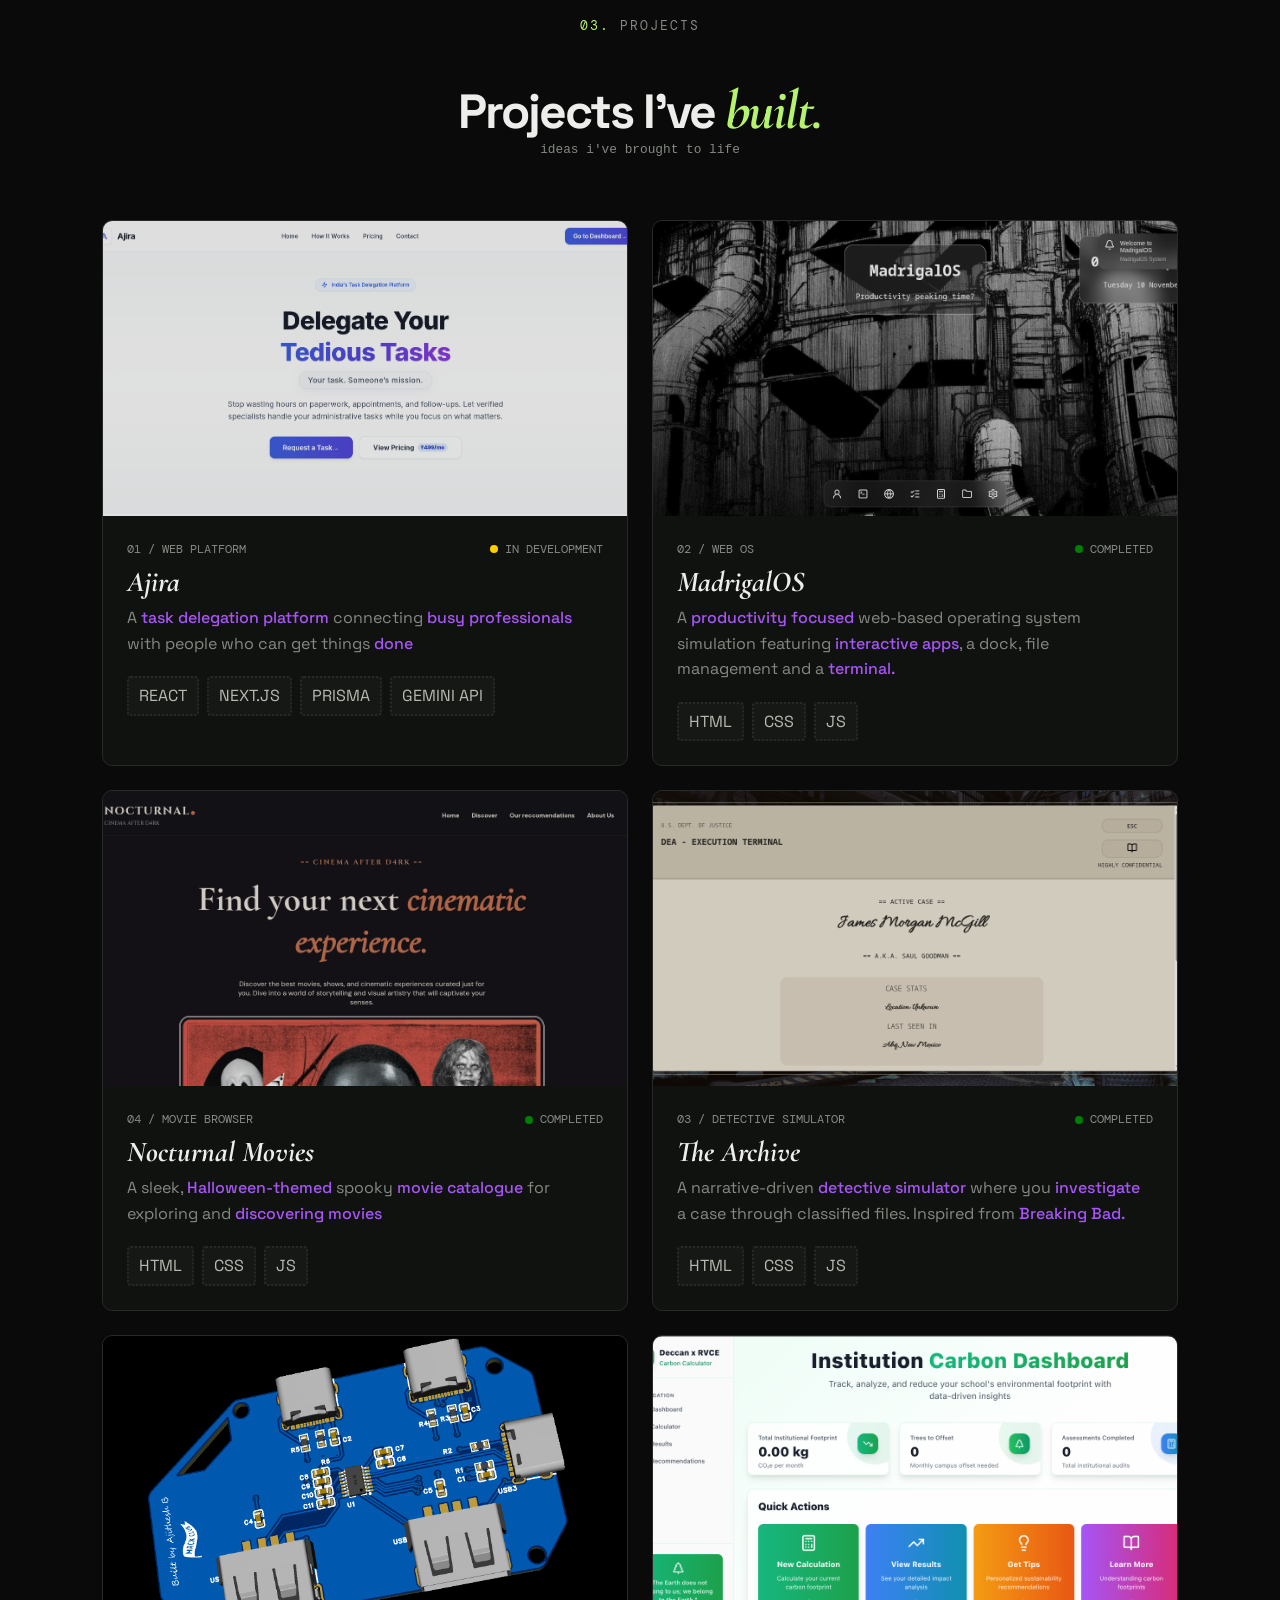
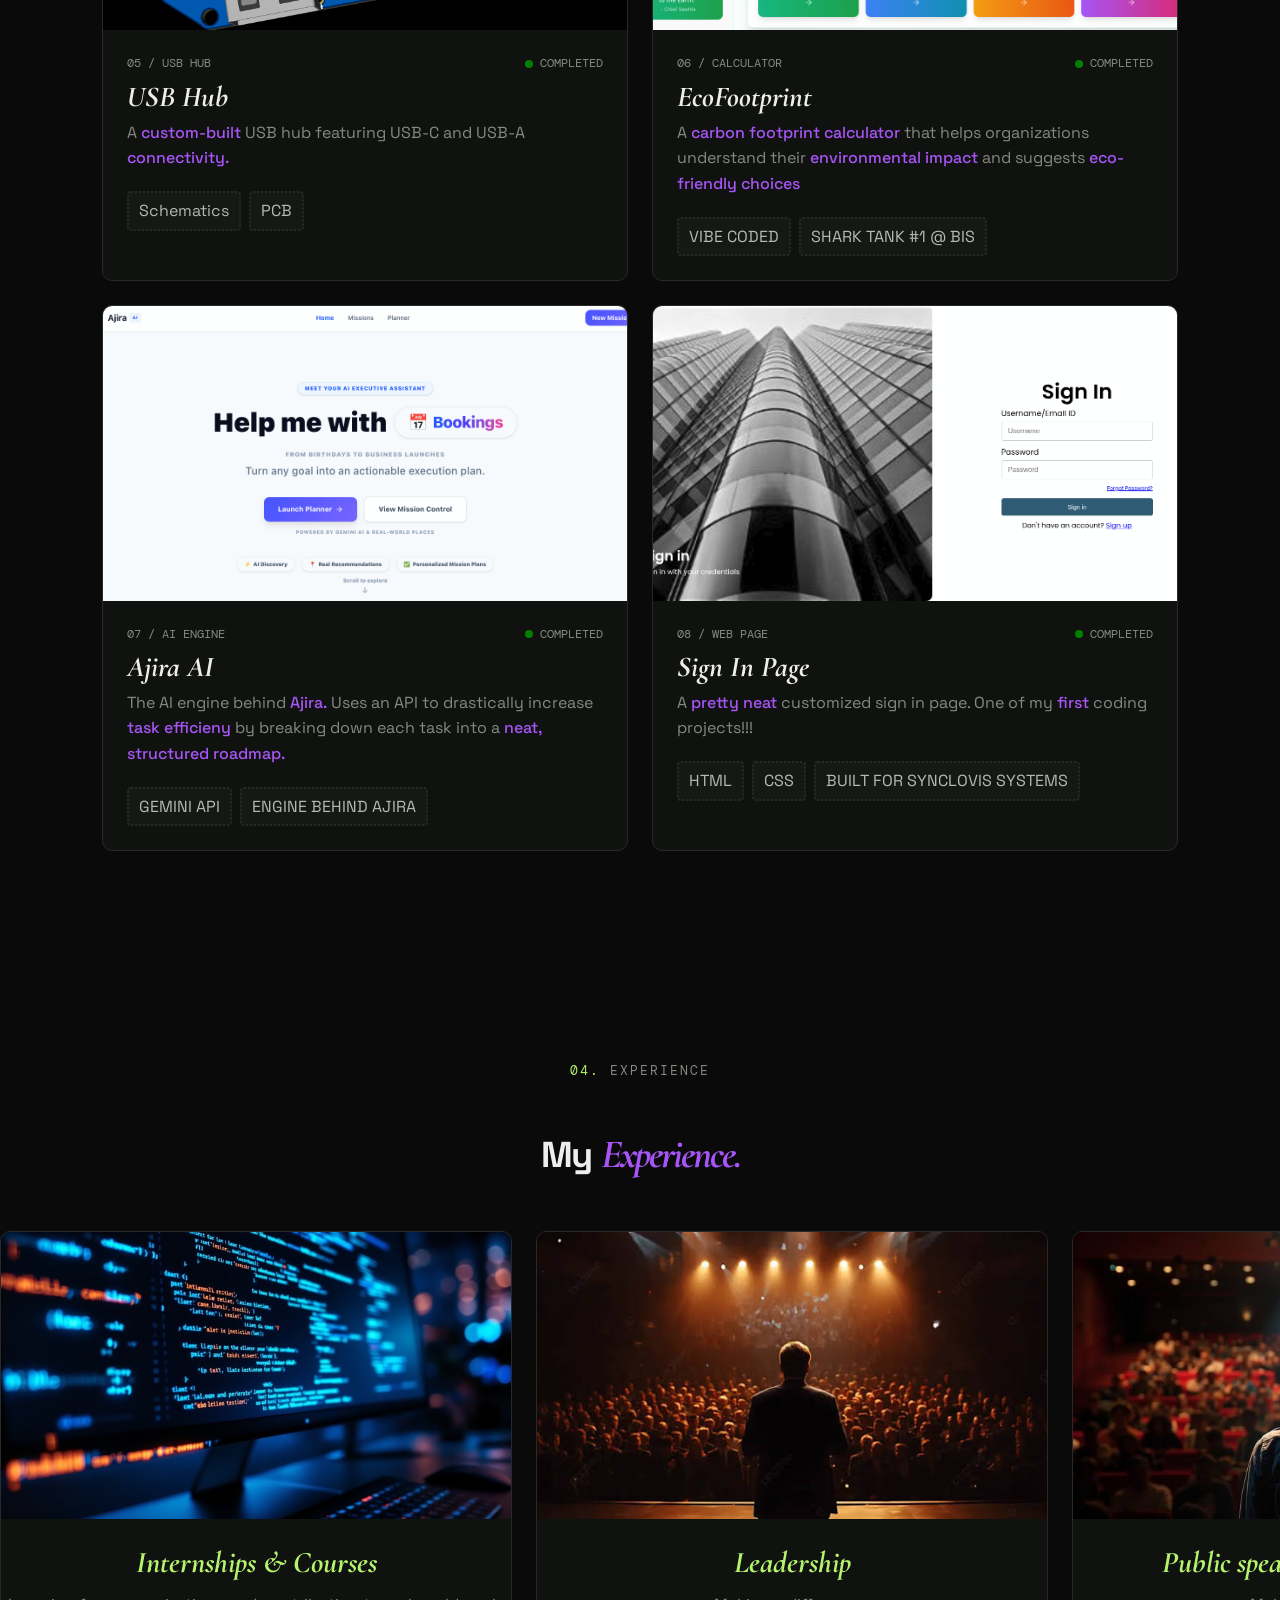
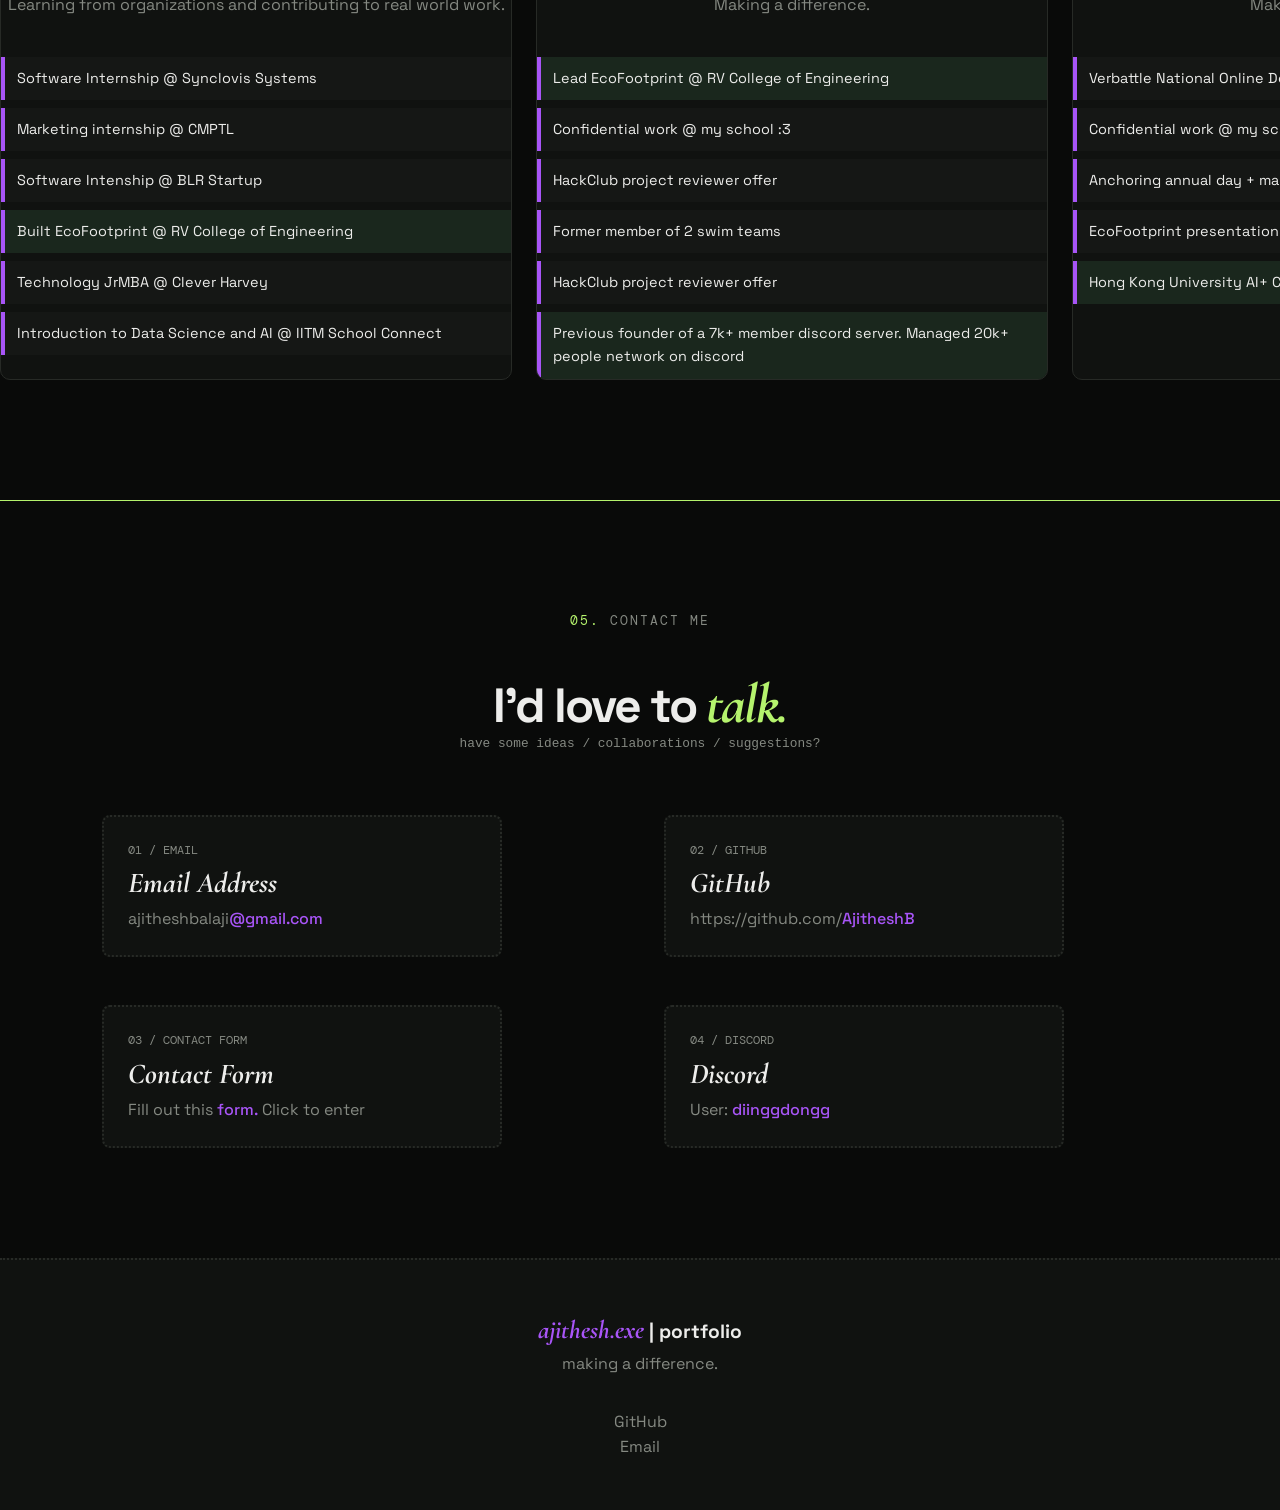
==== commit 7cbc456c: "Created README" ====
--- a/index.html
+++ b/index.html
@@ -537,7 +537,7 @@
                             </div>
 
                             <h3>Discord</h3>
-                            <p class="project-description"> User: <span>diinggdongg</span>git</p>
+                            <p class="project-description"> User: <span>diinggdongg</span></p>
                         
                         </div>
                     </div>
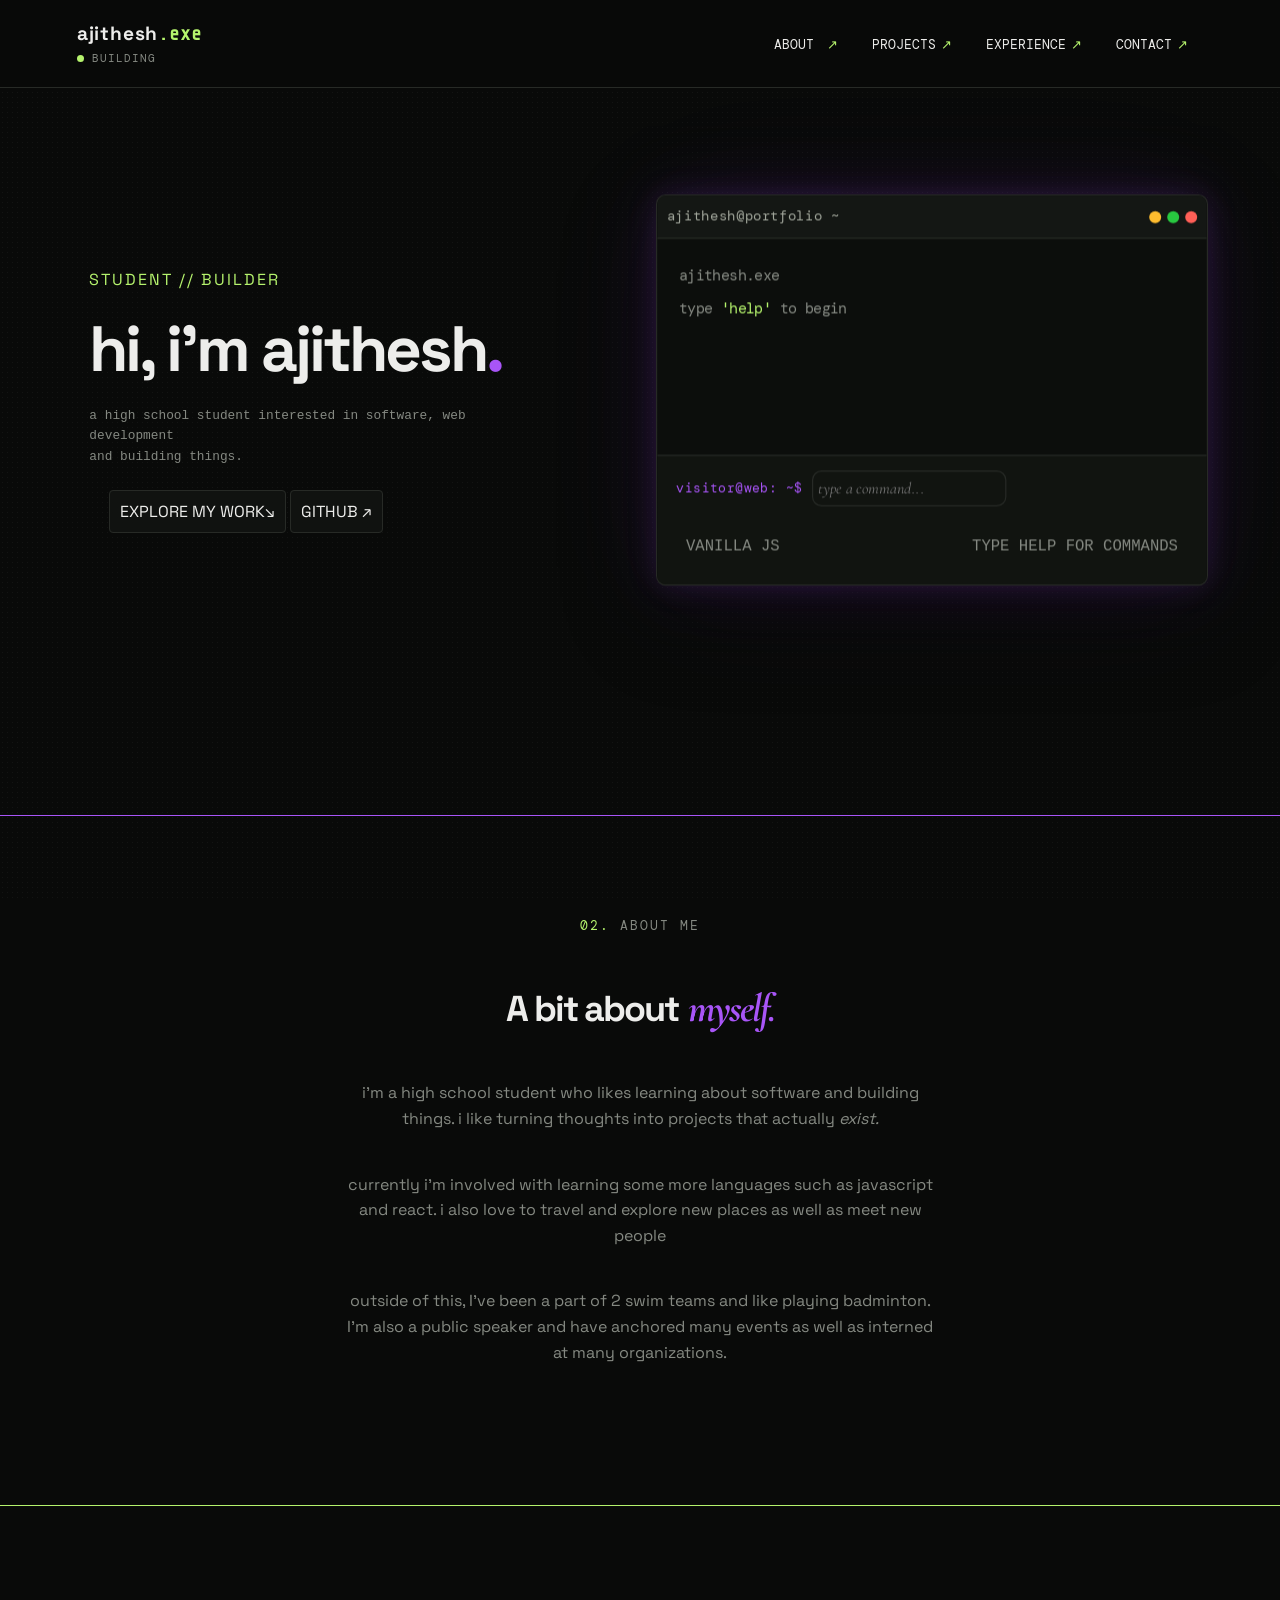
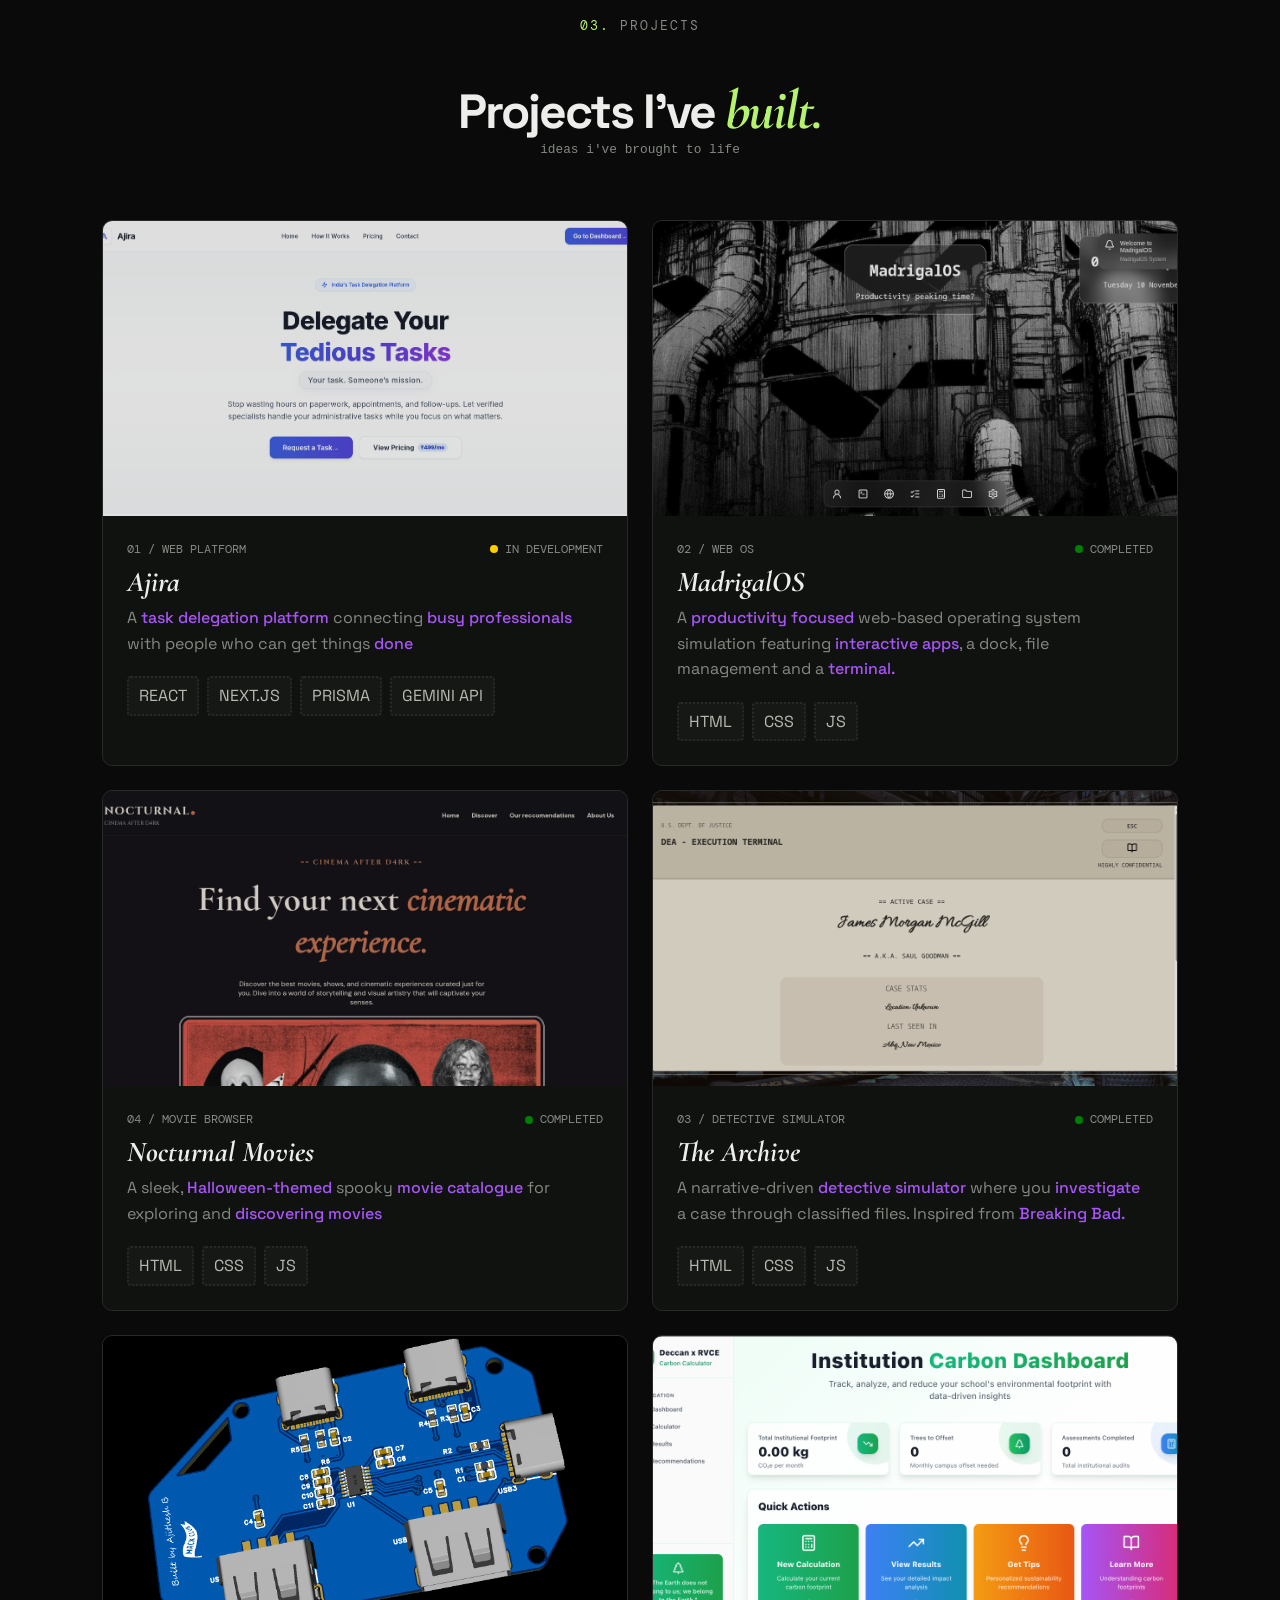
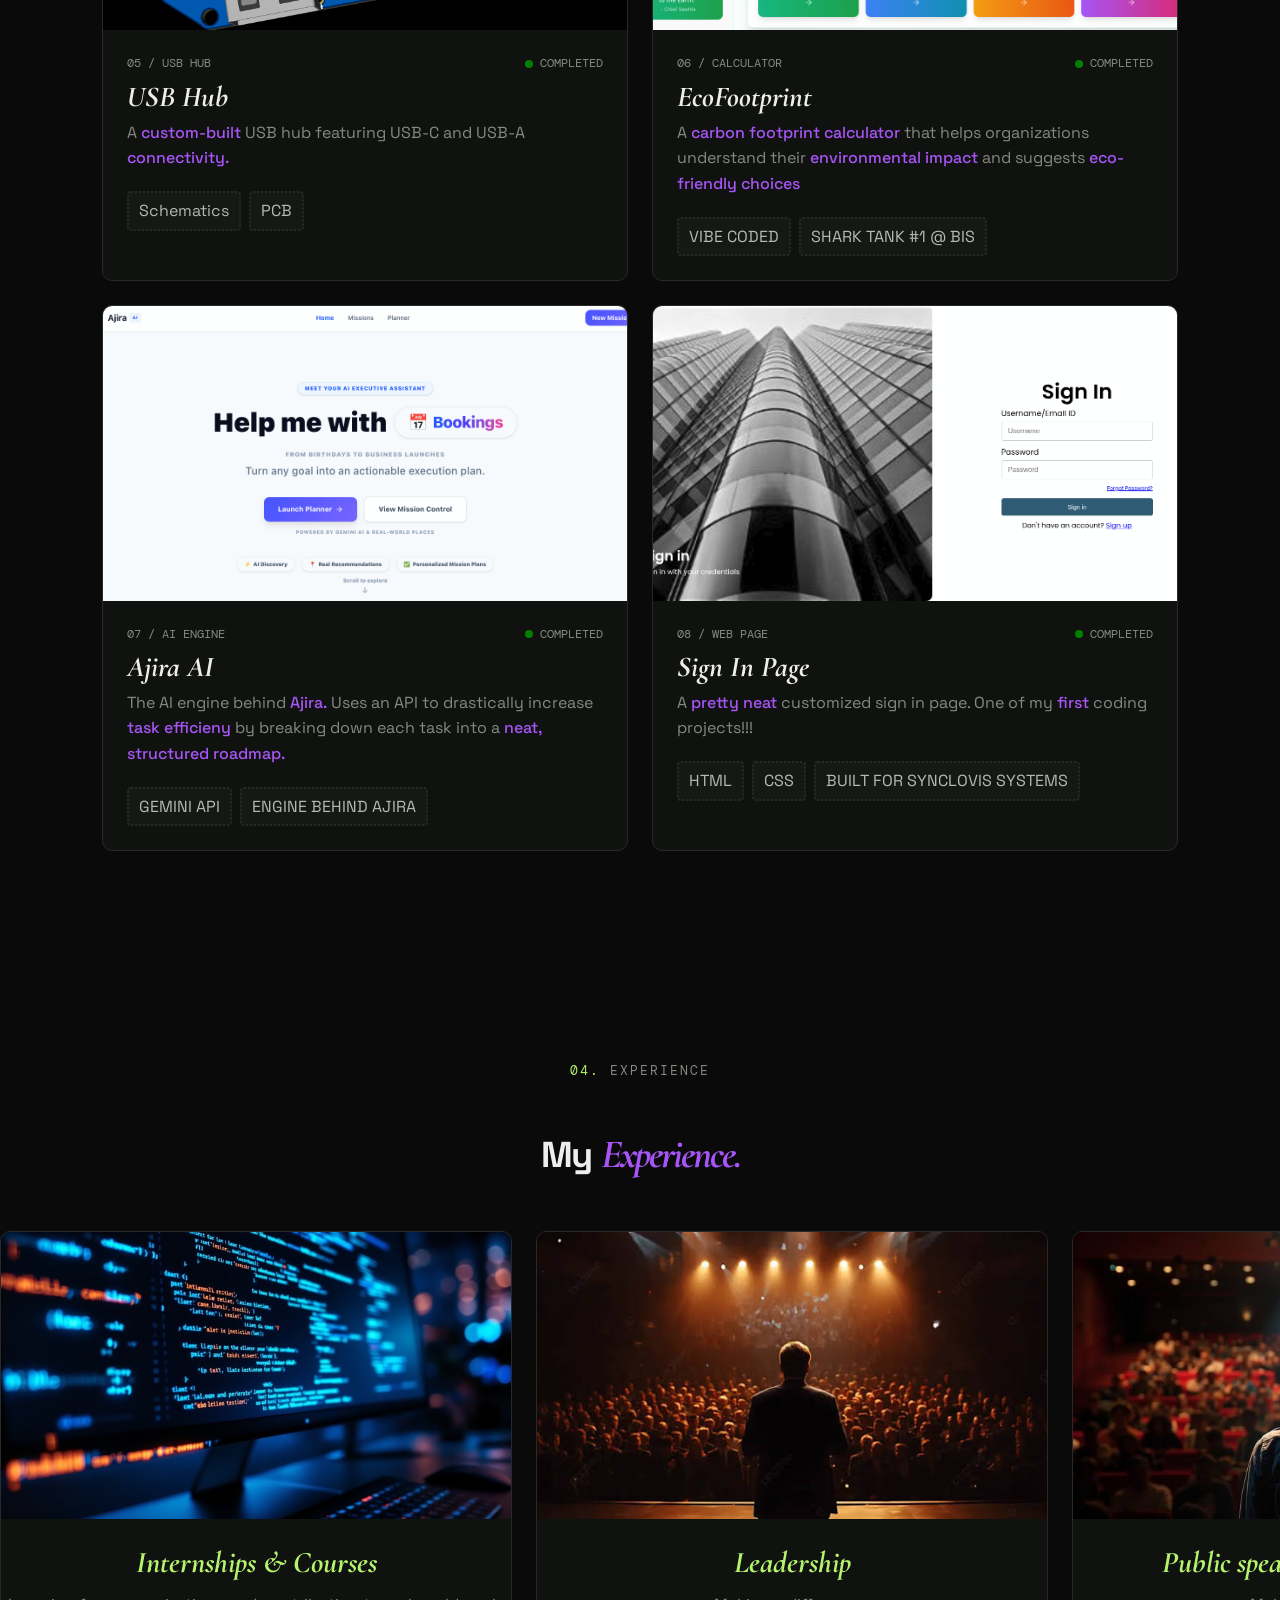
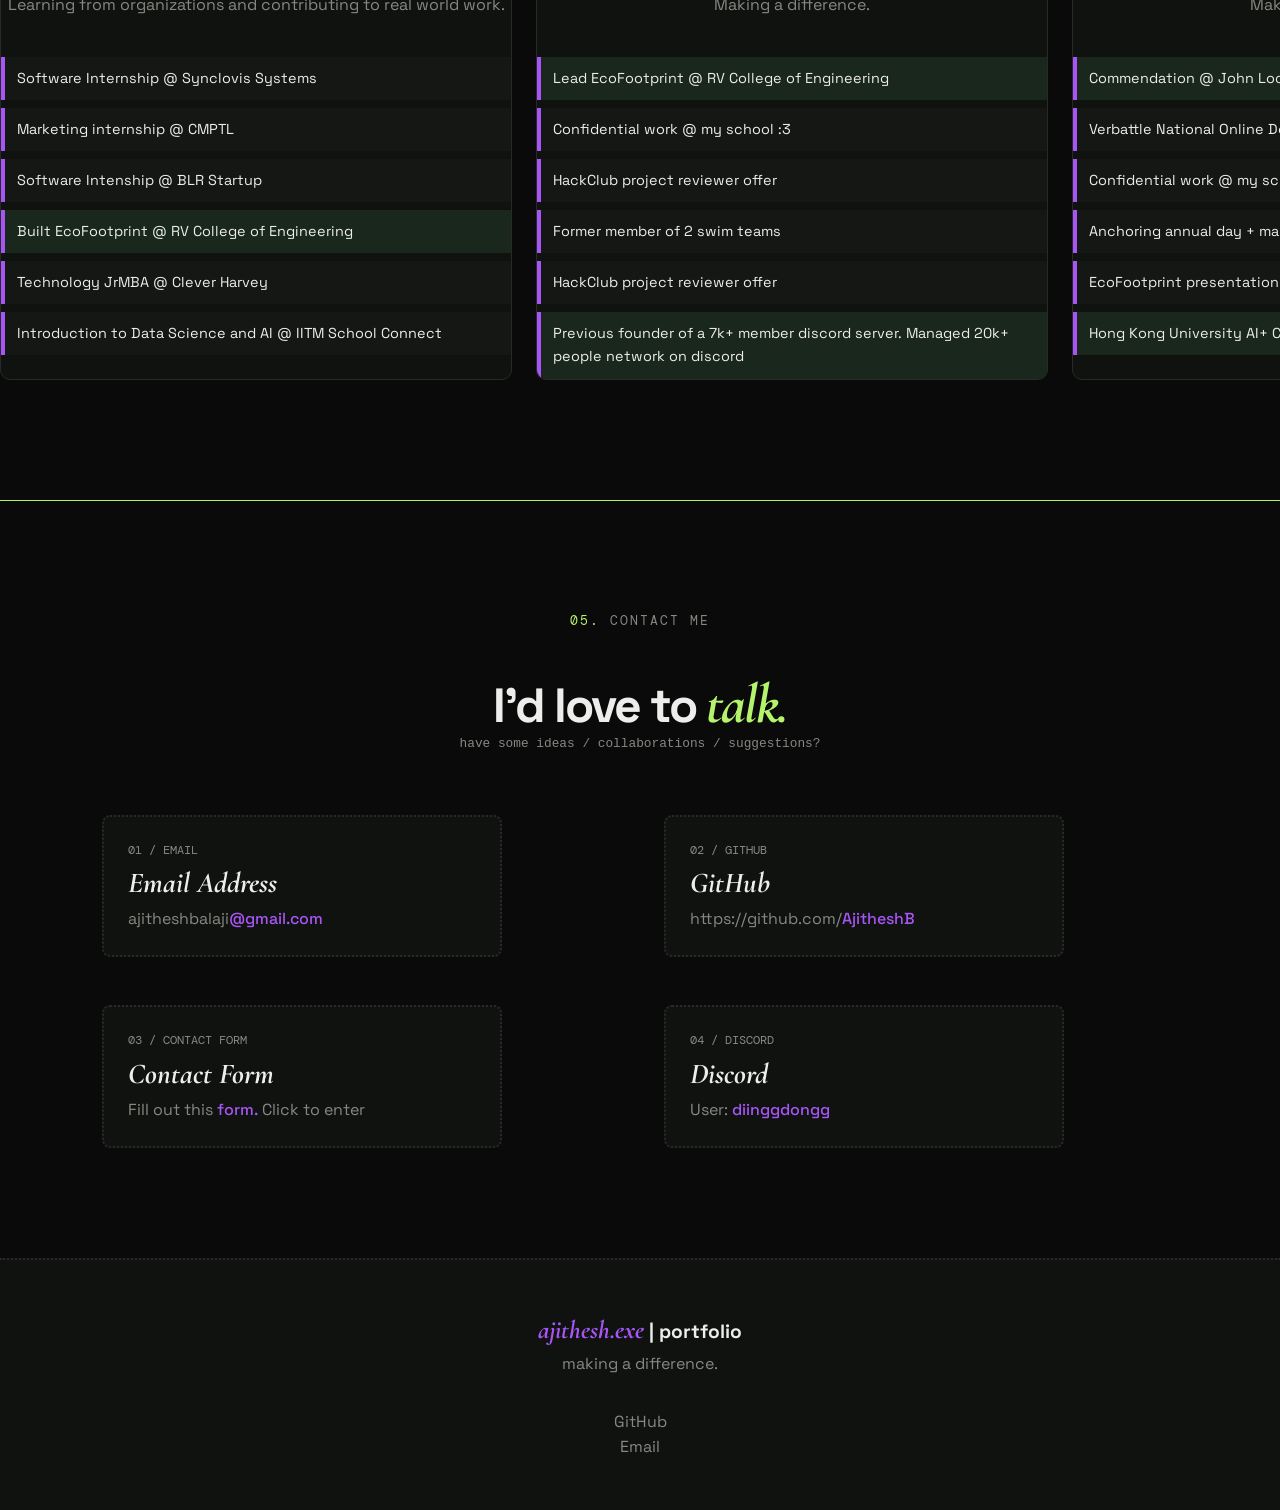
==== commit a9011da2: "Added more experience section details" ====
--- a/index.html
+++ b/index.html
@@ -460,7 +460,7 @@
                                 <p>Making a <span>difference.</span></p>
 
 
-
+                                <p class="content-1 feature">Commendation @ John Locke Essay Competition</p>
                                 <p class="content-1">Verbattle National Online Debating</p>
                                 <p class="content-1">Confidential work @ my school :3</p>
                                 <p class="content-1">Anchoring annual day + many other events</p>
